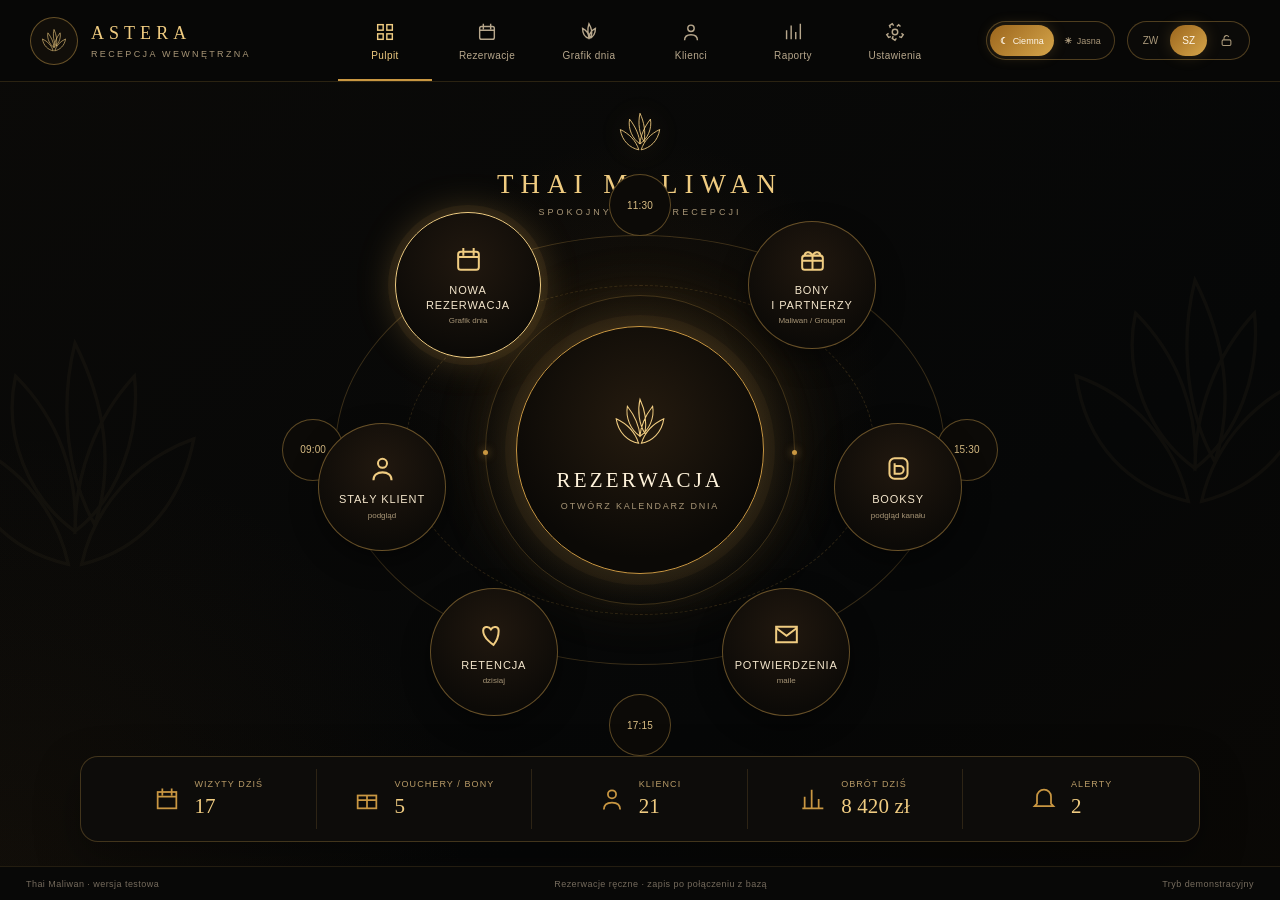
==== test-recepcja/index.html @ 65e5b0b2 "fix: persist voucher slot release and withdrawal" ====
<!DOCTYPE html>
<html lang="pl">
<head>
<meta charset="UTF-8">
<meta name="viewport" content="width=device-width, initial-scale=1.0, viewport-fit=cover">
<title>Thai Maliwan — Rezerwacja</title>
<style>
:root{color-scheme:dark;--gold:#C8A45C;--gold-l:#E6D0A0;--cream:#F7F0E3;--ink2:#C9B892;--terra:#94422F}
*{margin:0;padding:0;box-sizing:border-box}
html,body{height:100%;overflow:hidden}
body{background:#0d0905;font-family:"Cormorant Garamond","Georgia",serif;color:var(--cream);
  -webkit-font-smoothing:antialiased;cursor:grab;user-select:none;-webkit-user-select:none;touch-action:none}
body.drag{cursor:grabbing}
.bg{position:fixed;inset:-5%;z-index:0;background-size:cover;background-position:center 40%;
  filter:brightness(.52) saturate(1.06);animation:drift 46s ease-in-out infinite}
@keyframes drift{0%,100%{transform:scale(1.05) translate(0,0)}50%{transform:scale(1.12) translate(-1.6%,1.1%)}}
.tint{position:fixed;inset:0;z-index:1;background:radial-gradient(120% 92% at 50% 12%,rgba(58,44,23,.30),rgba(13,9,5,.80) 58%,rgba(7,4,2,.96))}
.vig{position:fixed;inset:0;z-index:9;pointer-events:none;box-shadow:inset 0 0 220px 70px rgba(0,0,0,.72)}
.grain{position:fixed;inset:0;z-index:9;pointer-events:none;opacity:.07;mix-blend-mode:overlay;
  background-image:url("data:image/svg+xml;utf8,<svg xmlns='http://www.w3.org/2000/svg' width='160' height='160'><filter id='n'><feTurbulence type='fractalNoise' baseFrequency='.9' numOctaves='3'/></filter><rect width='160' height='160' filter='url(%23n)'/></svg>")}

/* ── NAV ── */
.nav{position:fixed;top:0;left:0;right:0;z-index:10;padding:16px 32px;display:flex;align-items:center;justify-content:space-between;
  background:linear-gradient(180deg,rgba(9,6,3,.9),rgba(9,6,3,0))}
.brand{display:flex;align-items:center;gap:13px}
.brand svg{width:46px;height:46px;stroke:var(--gold-l);fill:none;stroke-width:2.1;filter:drop-shadow(0 0 8px rgba(200,164,92,.5))}
.brand .tx b{font-size:21px;letter-spacing:.34em;color:var(--gold-l);font-weight:600;display:block}
.brand .tx small{font-size:8px;letter-spacing:.36em;color:var(--ink2);text-transform:uppercase;display:block;margin-top:3px}
.info{display:flex;gap:24px;font-size:12px;color:var(--cream);opacity:.92}
.info span{display:flex;align-items:center;gap:7px;white-space:nowrap}
.info svg{width:14px;height:14px;stroke:var(--gold);fill:none;stroke-width:1.7}
.right{display:flex;align-items:center;gap:18px}
.soc{display:flex;gap:13px}
.soc svg{width:17px;height:17px;stroke:var(--ink2);fill:none;stroke-width:1.7}
.cta{border:1px solid var(--gold);color:var(--gold-l);padding:11px 19px;border-radius:6px;font-size:10.5px;
  letter-spacing:.2em;text-transform:uppercase;background:rgba(200,164,92,.06);cursor:pointer;transition:.3s}
.cta:hover{background:rgba(200,164,92,.16);box-shadow:0 0 20px rgba(200,164,92,.3)}
.menu{position:fixed;top:76px;left:0;right:0;z-index:10;display:flex;justify-content:center;gap:36px;
  font-size:12.5px;letter-spacing:.22em;text-transform:uppercase;color:var(--ink2)}
.menu a{color:inherit;text-decoration:none;padding-bottom:6px;cursor:pointer}
.menu a.on{color:var(--gold-l);border-bottom:1px solid var(--gold)}

/* ── REEL (walec) ── */
.scene{position:fixed;left:0;right:0;top:51%;transform:translateY(-50%);height:500px;z-index:2;
  perspective:1650px;perspective-origin:50% 46%}
.cyl{position:absolute;left:50%;top:50%;width:0;height:0;transform-style:preserve-3d}
.face{position:absolute;width:500px;height:452px;left:-250px;top:-226px;border-radius:16px;overflow:hidden;
  backface-visibility:hidden;border:1px solid rgba(200,164,92,.26);
  box-shadow:0 34px 90px rgba(0,0,0,.62),inset 0 1px 0 rgba(255,247,224,.08)}
.face .ph{position:absolute;inset:0;background-size:cover;background-position:center}
.face .ph::after{content:"";position:absolute;inset:0;background:linear-gradient(180deg,rgba(9,6,3,.05) 42%,rgba(9,6,3,.9))}
.face .cap{position:absolute;left:26px;bottom:24px;z-index:2}
.face .cap b{display:block;font-size:26px;font-weight:600;letter-spacing:.01em;text-shadow:0 2px 14px #000}
.face .cap span{font-size:13px;letter-spacing:.12em;color:var(--ink2)}
.face .shade{position:absolute;inset:0;background:#0a0503;opacity:0;z-index:3;pointer-events:none}
.sprocket{position:fixed;left:0;right:0;height:15px;z-index:5;pointer-events:none;opacity:.42;
  background:repeating-linear-gradient(90deg,transparent 0 22px,rgba(200,164,92,.35) 22px 30px)}
.sprocket.top{top:calc(51% - 250px)}.sprocket.bot{top:calc(51% + 235px)}

/* ── RING + ORBIT (na sztywno) ── */
.ring{position:fixed;left:50%;top:51%;width:452px;height:452px;margin:-226px 0 0 -226px;border-radius:50%;
  z-index:4;border:1px dashed rgba(200,164,92,.22);pointer-events:none}
.orbit{position:fixed;left:50%;top:51%;width:0;height:0;z-index:6}
.node{position:absolute;width:100px;height:100px;margin:-50px 0 0 -50px;border-radius:50%;text-align:center;
  display:flex;flex-direction:column;align-items:center;justify-content:center;cursor:pointer;
  background:radial-gradient(circle at 50% 36%,rgba(22,15,9,.92),rgba(10,6,3,.94));
  border:1px solid rgba(200,164,92,.4);box-shadow:0 0 24px rgba(0,0,0,.5);transition:transform .3s,box-shadow .3s}
.node:hover{transform:scale(1.09);box-shadow:0 0 28px rgba(200,164,92,.45);border-color:var(--gold)}
.node svg{width:27px;height:27px;stroke:var(--gold-l);fill:none;stroke-width:1.55}
.node b{font-size:9.5px;letter-spacing:.05em;margin-top:6px;color:var(--cream)}
.node span{font-size:7.5px;color:var(--ink2);margin-top:2px;letter-spacing:.04em}

/* ── HUB (na sztywno) ── */
.hub{position:fixed;left:50%;top:51%;width:236px;height:236px;margin:-118px 0 0 -118px;z-index:7;border-radius:50%;
  display:flex;flex-direction:column;align-items:center;justify-content:center;text-align:center;cursor:pointer;
  background:radial-gradient(circle at 50% 34%,rgba(24,17,10,.96),rgba(10,6,3,.98));
  border:1px solid var(--gold);box-shadow:0 0 0 8px rgba(200,164,92,.07),0 0 72px rgba(200,164,92,.4);
  animation:breath 6s ease-in-out infinite}
@keyframes breath{0%,100%{box-shadow:0 0 0 8px rgba(200,164,92,.07),0 0 54px rgba(200,164,92,.32)}
  50%{box-shadow:0 0 0 11px rgba(200,164,92,.13),0 0 84px rgba(200,164,92,.56)}}
.hub svg{width:80px;height:80px;stroke:var(--gold-l);fill:none;stroke-width:2.2;filter:drop-shadow(0 0 12px rgba(200,164,92,.65))}
.hub b{font-size:19px;font-weight:600;margin-top:9px;color:var(--cream);line-height:1.25}
.hub span{font-size:10px;color:var(--ink2);margin-top:5px;letter-spacing:.2em;text-transform:uppercase}

/* ── STATS ── */
.stats{position:fixed;left:50%;bottom:28px;transform:translateX(-50%);z-index:8;display:flex;
  background:rgba(13,8,4,.72);border:1px solid rgba(200,164,92,.24);border-radius:14px;
  -webkit-backdrop-filter:blur(5px);backdrop-filter:blur(5px)}
.stat{display:flex;align-items:center;gap:12px;padding:15px 26px;border-right:1px solid rgba(200,164,92,.13)}
.stat:last-child{border:none}
.stat svg{width:25px;height:25px;stroke:var(--gold);fill:none;stroke-width:1.5}
.stat .v b{font-size:10px;letter-spacing:.13em;text-transform:uppercase;color:var(--ink2);display:block}
.stat .v u{font-size:21px;font-weight:600;color:var(--cream);text-decoration:none}

.arrow{position:fixed;top:51%;transform:translateY(-50%);width:50px;height:50px;border-radius:50%;z-index:8;cursor:pointer;
  border:1px solid rgba(200,164,92,.32);background:rgba(18,12,7,.55);display:flex;align-items:center;justify-content:center;
  font-size:24px;color:var(--gold-l);transition:box-shadow .3s,transform .3s}
.arrow:hover{box-shadow:0 0 24px rgba(200,164,92,.45);transform:translateY(-50%) scale(1.08)}
.arrow.l{left:26px}.arrow.r{right:26px}
.edge{position:fixed;inset:0;z-index:5;pointer-events:none;
  background:linear-gradient(90deg,#0d0905 0,transparent 13%,transparent 87%,#0d0905 100%)}
.hint{position:fixed;bottom:96px;left:0;right:0;text-align:center;z-index:8;pointer-events:none;
  font-size:10px;letter-spacing:.24em;text-transform:uppercase;color:rgba(201,184,146,.55)}
.ver{position:fixed;right:12px;bottom:8px;z-index:11;font-size:9px;color:rgba(200,164,92,.4)}
@media (max-width:900px){.info,.menu{display:none}.face{width:400px;height:380px;left:-200px;top:-190px}}
</style>
<style id="ui-r1-style">
/* ASTERA UI-R1 — lokalna makieta. Zero backendu, zero wywołań sieciowych. */
html,body{width:100%;height:100%;overflow:hidden;background:#080706;color:#f5ead6}
body{cursor:default;touch-action:auto;user-select:none;-webkit-user-select:none}
body> :not(.ui-r1){display:none!important}
.ui-r1{--r1-bg:#090806;--r1-panel:#12100c;--r1-panel2:#17130e;--r1-gold:#c99742;--r1-gold2:#f0cc81;--r1-line:rgba(205,159,76,.28);--r1-muted:#a79576;--r1-text:#f6ead3;position:fixed;inset:0;display:flex;flex-direction:column;z-index:100;background:
  radial-gradient(circle at 50% 42%,rgba(101,65,20,.18),transparent 29%),
  radial-gradient(circle at 0 100%,rgba(107,68,22,.10),transparent 30%),
  linear-gradient(145deg,#0b0a08,#060707 68%,#0a0805);font-family:Inter,-apple-system,BlinkMacSystemFont,"Segoe UI",sans-serif;color:var(--r1-text);letter-spacing:.01em}
.ui-r1 *{box-sizing:border-box}
.r1-lotus-bg{position:absolute;width:330px;height:330px;opacity:.035;pointer-events:none}
.r1-lotus-bg.left{left:-90px;top:33%}.r1-lotus-bg.right{right:-80px;top:26%}
.r1-lotus-bg svg{width:100%;height:100%;stroke:var(--r1-gold2);fill:none;stroke-width:1}
.r1-topbar{height:82px;flex:0 0 82px;display:flex;align-items:center;padding:0 30px;border-bottom:1px solid rgba(205,159,76,.18);background:rgba(8,8,7,.96);position:relative;z-index:20}
.r1-brand{display:flex;align-items:center;gap:13px;min-width:276px}
.r1-brand-mark{width:48px;height:48px;border:1px solid rgba(205,159,76,.45);border-radius:50%;display:grid;place-items:center;background:rgba(205,159,76,.05)}
.r1-brand-mark svg{width:34px;height:34px;stroke:var(--r1-gold2);fill:none;stroke-width:1.8}
.r1-brand-copy strong{display:block;color:var(--r1-gold2);font-family:Georgia,serif;font-weight:500;font-size:18px;letter-spacing:.28em}
.r1-brand-copy span{display:block;margin-top:5px;color:var(--r1-muted);font-size:9px;letter-spacing:.26em;text-transform:uppercase}
.r1-nav{display:flex;align-self:stretch;align-items:center;justify-content:center;gap:8px;flex:1}
.r1-nav button{height:100%;min-width:94px;border:0;border-bottom:2px solid transparent;background:transparent;color:#b7a78c;cursor:pointer;padding:10px 16px 7px;display:flex;flex-direction:column;align-items:center;justify-content:center;gap:7px;font-size:10px;letter-spacing:.04em;transition:.2s}
.r1-nav button:hover,.r1-nav button.active{color:var(--r1-gold2);border-bottom-color:var(--r1-gold)}
.r1-nav svg{width:22px;height:22px;stroke:currentColor;fill:none;stroke-width:1.55}
.r1-top-actions{min-width:276px;display:flex;justify-content:flex-end;align-items:center;gap:12px}
.r1-badge{border:1px solid var(--r1-line);border-radius:999px;padding:9px 13px;color:var(--r1-gold2);font-size:10px;letter-spacing:.12em;text-transform:uppercase;background:#0d0c09}
.r1-theme-switch{display:flex;border:1px solid rgba(205,159,76,.35);border-radius:999px;padding:3px;background:#0b0a08}
.r1-theme-switch button{height:31px;border:0;border-radius:999px;background:transparent;color:#a99779;padding:0 10px;cursor:pointer;font-size:9px;display:flex;align-items:center;gap:5px;white-space:nowrap}
.r1-theme-switch button.active{background:linear-gradient(135deg,#9b651c,#d6a64b);color:#fff8eb;box-shadow:0 0 14px rgba(205,159,76,.22)}
.r1-salon-pick{display:flex;border:1px solid rgba(205,159,76,.35);border-radius:999px;padding:3px;background:#0b0a08}
.r1-salon-pick button{border:0;border-radius:999px;background:transparent;color:#aa997b;padding:8px 12px;cursor:pointer;font-size:10px;white-space:nowrap}
.r1-salon-pick button.active{background:linear-gradient(135deg,#9b651c,#d6a64b);color:#fff6e6;box-shadow:0 0 16px rgba(205,159,76,.2)}
.r1-stage{position:relative;flex:1;min-height:0}
.r1-screen{position:absolute;inset:0;opacity:0;visibility:hidden;transform:translateY(8px);transition:opacity .28s ease,transform .28s ease;pointer-events:none;overflow:hidden}
.r1-screen.active{opacity:1;visibility:visible;transform:none;pointer-events:auto}
.r1-footer{height:34px;flex:0 0 34px;border-top:1px solid rgba(205,159,76,.14);display:flex;align-items:center;justify-content:space-between;padding:0 26px;color:#756b5d;font-size:9px;letter-spacing:.05em;background:#080807;position:relative;z-index:20}
.r1-footer .ok{display:inline-block;width:7px;height:7px;border-radius:50%;background:#50aa72;margin-left:8px;box-shadow:0 0 10px rgba(80,170,114,.55)}
.r1-booking-context{display:none;align-items:center;justify-content:space-between;gap:12px;margin:0 0 10px;padding:10px 13px;border:1px solid rgba(205,159,76,.48);border-radius:12px;background:linear-gradient(90deg,rgba(120,78,19,.34),rgba(28,21,12,.72));color:#f2dfba;font-size:11px;box-shadow:0 8px 20px rgba(0,0,0,.16)}
.r1-booking-context.show{display:flex}.r1-booking-context b{color:var(--r1-gold2)}.r1-booking-context span{color:var(--r1-muted);font-size:10px;text-align:right}.r1-booking-context button{border:0;background:transparent;color:var(--r1-gold2);cursor:pointer;font-size:16px;line-height:1}
.r1-nav button:focus-visible,.r1-home-node:focus-visible,.r1-home-hub:focus-visible,.r1-action:focus-visible,.r1-icon-btn:focus-visible{outline:2px solid var(--r1-gold2);outline-offset:3px}

/* EKRAN A — MANDALA */
.r1-home{display:flex;flex-direction:column;align-items:center;justify-content:center;padding:18px 38px 104px}
.r1-home-title{text-align:center;position:absolute;top:22px;left:0;right:0;z-index:3}
.r1-home-title .lotus{width:58px;height:58px;stroke:var(--r1-gold2);fill:none;stroke-width:1.5;filter:drop-shadow(0 0 12px rgba(205,159,76,.28))}
.r1-home-title h1{font-family:Georgia,serif;color:var(--r1-gold2);font-weight:400;font-size:27px;letter-spacing:.26em;margin-top:3px}
.r1-home-title p{font-size:9px;letter-spacing:.34em;color:var(--r1-muted);text-transform:uppercase;margin-top:7px}
.r1-mandala{position:relative;width:min(860px,74vw);height:min(640px,calc(100vh - 200px));min-height:510px;margin-top:50px}
.r1-orbit-line{position:absolute;left:50%;top:49%;transform:translate(-50%,-50%);border:1px solid rgba(205,159,76,.25);border-radius:50%;pointer-events:none}
.r1-orbit-line.o1{width:610px;height:430px}.r1-orbit-line.o2{width:470px;height:330px;border-style:dashed;opacity:.72}.r1-orbit-line.o3{width:310px;height:310px;box-shadow:0 0 60px rgba(205,159,76,.1)}
.r1-orbit-line:before,.r1-orbit-line:after{content:"";position:absolute;background:var(--r1-gold);border-radius:50%;box-shadow:0 0 9px rgba(205,159,76,.8)}
.r1-orbit-line:before{width:5px;height:5px;left:-3px;top:50%}.r1-orbit-line:after{width:5px;height:5px;right:-3px;top:50%}
.r1-home-hub{position:absolute;left:50%;top:49%;transform:translate(-50%,-50%);width:248px;height:248px;border-radius:50%;border:1px solid var(--r1-gold);background:radial-gradient(circle at 50% 38%,#251b0f,#0b0906 70%);display:flex;flex-direction:column;align-items:center;justify-content:center;cursor:pointer;z-index:4;box-shadow:0 0 0 11px rgba(205,159,76,.05),0 0 50px rgba(205,159,76,.28);transition:.22s}
.r1-home-hub:hover{transform:translate(-50%,-50%) scale(1.025);box-shadow:0 0 0 13px rgba(205,159,76,.08),0 0 72px rgba(205,159,76,.42)}
.r1-home-hub svg{width:70px;height:70px;stroke:var(--r1-gold2);fill:none;stroke-width:1.5}
.r1-home-hub strong{font-family:Georgia,serif;font-size:21px;font-weight:400;letter-spacing:.15em;margin-top:10px;color:#fff3db}
.r1-home-hub span{font-size:9px;color:var(--r1-muted);letter-spacing:.2em;text-transform:uppercase;margin-top:8px}
.r1-home-node{position:absolute;left:var(--x);top:var(--y);transform:translate(-50%,-50%);width:128px;height:128px;border-radius:50%;border:1px solid rgba(205,159,76,.46);background:radial-gradient(circle at 50% 34%,#21180f,#0c0a07 75%);display:flex;flex-direction:column;align-items:center;justify-content:center;z-index:5;color:#f4e6cc;cursor:pointer;box-shadow:0 10px 28px rgba(0,0,0,.45);transition:.22s}
.r1-home-node:hover{transform:translate(-50%,-50%) scale(1.055);border-color:var(--r1-gold2);box-shadow:0 0 28px rgba(205,159,76,.32)}
.r1-home-node.primary{width:146px;height:146px;border-color:var(--r1-gold2);box-shadow:0 0 0 7px rgba(205,159,76,.07),0 0 38px rgba(205,159,76,.32)}
.r1-home-node svg{width:31px;height:31px;stroke:var(--r1-gold2);fill:none;stroke-width:1.55}
.r1-home-node strong{font-size:11px;font-weight:500;letter-spacing:.08em;text-transform:uppercase;text-align:center;line-height:1.3;margin-top:8px}
.r1-home-node span{font-size:8px;color:var(--r1-muted);margin-top:4px}
.r1-time-dot{position:absolute;left:var(--x);top:var(--y);transform:translate(-50%,-50%);width:62px;height:62px;border-radius:50%;border:1px solid rgba(205,159,76,.42);background:#0c0a07;display:grid;place-items:center;color:#d9bd84;font-size:10px;z-index:4}
.r1-statbar{position:absolute;left:50%;bottom:24px;transform:translateX(-50%);width:min(1120px,92vw);height:86px;border:1px solid rgba(205,159,76,.28);border-radius:18px;background:#0d0c0a;display:grid;grid-template-columns:repeat(5,1fr);padding:12px 20px;z-index:8;box-shadow:0 16px 44px rgba(0,0,0,.34)}
.r1-stat{display:flex;align-items:center;justify-content:center;gap:13px;border-right:1px solid rgba(205,159,76,.17)}.r1-stat:last-child{border-right:0}
.r1-stat svg{width:28px;height:28px;stroke:var(--r1-gold);fill:none;stroke-width:1.5}.r1-stat b{display:block;color:#b89b67;text-transform:uppercase;font-size:9px;letter-spacing:.12em;font-weight:500}.r1-stat strong{display:block;margin-top:5px;color:var(--r1-gold2);font-family:Georgia,serif;font-size:21px;font-weight:400}

/* EKRAN B — GRAFIK DNIA */
.r1-calendar{padding:14px 18px 14px}
.r1-calendar-layout{height:100%;display:grid;grid-template-columns:244px minmax(650px,1fr) 286px;gap:14px}
.r1-panel{border:1px solid rgba(205,159,76,.22);border-radius:16px;background:linear-gradient(145deg,rgba(22,18,13,.98),rgba(12,11,8,.99));box-shadow:0 14px 32px rgba(0,0,0,.2)}
.r1-side{padding:18px;overflow:auto;scrollbar-width:thin;scrollbar-color:#6e4b20 transparent}
.r1-label{color:#a88b59;font-size:9px;letter-spacing:.2em;text-transform:uppercase;margin-bottom:10px}
.r1-side .r1-salon-pick{width:100%;margin-bottom:18px}.r1-side .r1-salon-pick button{flex:1;padding:8px 6px}
.r1-mini-cal{padding:14px;border:1px solid rgba(205,159,76,.18);border-radius:14px;background:#0d0c0a}
.r1-mini-head{display:flex;justify-content:space-between;align-items:center;margin-bottom:13px}.r1-mini-head strong{font-family:Georgia,serif;font-weight:400;color:#e7d7b9;font-size:14px}.r1-mini-head button{border:0;background:transparent;color:var(--r1-gold2);cursor:pointer;font-size:18px}
.r1-week,.r1-days{display:grid;grid-template-columns:repeat(7,1fr);gap:4px;text-align:center}.r1-week span{font-size:8px;color:#82745e}.r1-days button{height:28px;border:0;border-radius:50%;background:transparent;color:#c8bba4;font-size:9px;cursor:pointer}.r1-days button.muted{opacity:.35}.r1-days button.active{background:linear-gradient(135deg,#93601b,#d7a649);color:white}.r1-days button.dot:after{content:"";display:block;width:3px;height:3px;border-radius:50%;background:#d29f47;margin:-2px auto 0}
.r1-date-card{margin:16px 0 13px;padding:12px 0;border-top:1px solid rgba(205,159,76,.13);border-bottom:1px solid rgba(205,159,76,.13)}
.r1-date-card strong{font-family:Georgia,serif;font-size:14px;font-weight:400}.r1-date-card span{display:block;color:#8f826d;font-size:9px;margin-top:7px}.r1-live-dot{display:inline-block!important;width:7px;height:7px;border-radius:50%;background:#50aa72;margin-right:6px;box-shadow:0 0 8px rgba(80,170,114,.55)}
.r1-search{height:43px;border:1px solid rgba(205,159,76,.26);border-radius:999px;display:flex;align-items:center;padding:0 16px;gap:11px;background:#0c0b09;margin-bottom:11px}.r1-search input{flex:1;min-width:0;border:0;outline:0;background:transparent;color:#efe3cf;font-size:10px;user-select:text;-webkit-user-select:text}.r1-search svg{width:18px;height:18px;stroke:var(--r1-gold2);fill:none;stroke-width:1.6}
.r1-action{width:100%;height:48px;border:1px solid rgba(205,159,76,.35);border-radius:999px;background:transparent;color:#e2c993;cursor:pointer;margin-top:10px;font-size:11px;letter-spacing:.03em;display:flex;align-items:center;justify-content:center;gap:9px}.r1-action.primary{background:linear-gradient(135deg,#a46c1d,#d6a348,#8c5917);color:#fff5df;border-color:#e0b15e;box-shadow:0 8px 20px rgba(175,112,21,.18)}.r1-action svg{width:19px;height:19px;stroke:currentColor;fill:none;stroke-width:1.6}
.r1-calendar-main{display:grid;grid-template-rows:224px minmax(0,1fr);gap:12px;min-width:0}
.r1-day-mandala{position:relative;overflow:hidden}.r1-day-mandala:before{content:"";position:absolute;left:50%;top:50%;width:520px;height:240px;transform:translate(-50%,-45%);border:1px dashed rgba(205,159,76,.24);border-radius:50%}
.r1-day-hub{position:absolute;left:50%;top:53%;transform:translate(-50%,-50%);width:205px;height:205px;border-radius:50%;border:1px solid rgba(205,159,76,.55);background:radial-gradient(circle,#21170d,#0d0b08 72%);display:flex;flex-direction:column;align-items:center;justify-content:center;box-shadow:0 0 34px rgba(205,159,76,.16)}
.r1-day-hub svg{width:54px;height:54px;stroke:var(--r1-gold2);fill:none;stroke-width:1.5}.r1-day-hub strong{font-family:Georgia,serif;font-size:17px;font-weight:400;letter-spacing:.13em;margin-top:8px}.r1-day-hub span{font-size:10px;color:#aa9b82;margin-top:7px}
.r1-visit-dot{position:absolute;left:var(--x);top:var(--y);transform:translate(-50%,-50%);width:76px;height:76px;border-radius:50%;border:1px solid rgba(205,159,76,.43);background:#12100c;display:flex;flex-direction:column;align-items:center;justify-content:center;text-align:center;box-shadow:0 8px 20px rgba(0,0,0,.25)}
.r1-visit-dot b{font-size:9px;color:var(--r1-gold2);font-weight:500}.r1-visit-dot strong{font-size:8px;margin-top:4px;font-weight:500}.r1-visit-dot span{font-size:7px;color:#8e816c;margin-top:3px;max-width:64px;white-space:nowrap;overflow:hidden;text-overflow:ellipsis}
.r1-board{min-height:0;display:flex;flex-direction:column;overflow:hidden}
.r1-board-toolbar{height:56px;flex:0 0 56px;display:flex;align-items:center;padding:0 14px;border-bottom:1px solid rgba(205,159,76,.18);gap:10px}.r1-board-toolbar .back{width:34px;height:34px;border:1px solid rgba(205,159,76,.25);border-radius:9px;background:#0c0b09;color:var(--r1-gold2);cursor:pointer;font-size:18px}.r1-board-date{flex:1}.r1-board-date strong{font-family:Georgia,serif;font-size:15px;font-weight:400}.r1-board-date span{display:block;font-size:8px;color:#817563;margin-top:4px}.r1-view-tabs{display:flex;border:1px solid rgba(205,159,76,.23);border-radius:999px;padding:2px}.r1-view-tabs button{border:0;background:transparent;color:#93856f;border-radius:999px;padding:7px 13px;font-size:9px;cursor:pointer}.r1-view-tabs button.active{background:linear-gradient(135deg,#90601e,#c89239);color:white}
.r1-schedule-wrap{flex:1;min-height:0;padding:10px 12px 12px;overflow:auto}.r1-schedule{min-height:500px;display:grid;grid-template-columns:52px repeat(4,minmax(130px,1fr));grid-template-rows:44px repeat(48,11px);position:relative;border:1px solid rgba(205,159,76,.17);border-radius:12px;overflow:hidden;background:#0d0c0a}
.r1-therapist-head{display:flex;align-items:center;justify-content:center;gap:7px;border-left:1px solid rgba(205,159,76,.15);border-bottom:1px solid rgba(205,159,76,.18);background:#12100c;font-size:10px;color:#e0d1b6;z-index:2}.r1-avatar{width:25px;height:25px;border-radius:50%;border:1px solid rgba(205,159,76,.34);display:grid;place-items:center;color:var(--r1-gold2);font-size:8px;background:#17120c}
.r1-time-label{font-size:8px;color:#847866;padding:5px 5px 0;text-align:right;border-top:1px solid rgba(205,159,76,.10);z-index:1}.r1-time-slot{border-left:1px solid rgba(205,159,76,.10);border-top:1px solid rgba(205,159,76,.10);z-index:0}.r1-time-slot.off{background:repeating-linear-gradient(135deg,rgba(255,255,255,.012) 0 4px,transparent 4px 8px)}
.r1-appointment{position:relative;margin:2px 5px 2px 7px;border:1px solid rgba(205,159,76,.22);border-left:3px solid #c99031;border-radius:8px;background:linear-gradient(145deg,#21180f,#15110c);padding:7px 8px;overflow:hidden;z-index:3;box-shadow:0 6px 14px rgba(0,0,0,.24);cursor:grab;user-select:none;transition:opacity .16s,transform .16s,box-shadow .16s}
.r1-appointment b{display:block;font-size:8px;color:#d9b46d;font-weight:500}.r1-appointment strong{display:block;font-size:9px;margin-top:4px;font-weight:600;white-space:nowrap;overflow:hidden;text-overflow:ellipsis}.r1-appointment span{display:block;font-size:7px;color:#9c8e77;margin-top:3px;white-space:nowrap;overflow:hidden;text-overflow:ellipsis}
.r1-appointment.book-to-therapist{padding-right:27px;border-color:rgba(224,165,96,.42);box-shadow:0 6px 14px rgba(0,0,0,.24),inset 0 0 18px rgba(179,91,77,.05)}.r1-book-heart{position:absolute;right:8px;top:7px;width:15px;height:15px;display:grid;place-items:center;border:1px solid rgba(224,165,96,.38);border-radius:50%;background:rgba(117,44,43,.16);color:#e8ad72;font-style:normal;font-size:9px;line-height:1;filter:drop-shadow(0 0 5px rgba(222,134,96,.28))}
.r1-appointment:hover{transform:translateY(-1px);box-shadow:0 9px 18px rgba(0,0,0,.3)}.r1-appointment.dragging{opacity:.32;transform:scale(.98)}.r1-appointment.source-booksy{cursor:pointer;border-left-color:#8b8376}.r1-appointment.source-booksy:after{content:'BOOKSY';position:absolute;right:6px;bottom:5px;color:#777064;font-size:5px;letter-spacing:.08em}.r1-schedule.r3c-drag-active{box-shadow:inset 0 0 0 2px rgba(212,162,72,.34)}.r1-schedule.r3c-drag-active .r1-time-slot{background:rgba(205,159,76,.025)}
.r1-appointment.r5-voucher-booking{border-left-color:#d9a33d;background:linear-gradient(145deg,#2d210f,#171109)}.r1-voucher-badge{display:inline-flex;align-items:center;gap:4px;margin-top:5px;color:#f1cb82;font-size:6px;letter-spacing:.08em;font-style:normal}.r1-voucher-badge:before{content:'◆';font-size:6px;color:#e9b653}
.r1-release-slot{position:relative;margin:2px 5px 2px 7px;border:1px dashed rgba(97,194,154,.82);border-left:3px solid #57bd8a;border-radius:8px;background:linear-gradient(145deg,rgba(20,76,57,.72),rgba(12,43,34,.76));padding:7px 30px 7px 8px;overflow:hidden;z-index:3;box-shadow:0 6px 14px rgba(0,0,0,.2);color:#d9f4e8}.r1-release-slot b{display:block;color:#b7ead1;font-size:8px;font-weight:500}.r1-release-slot strong{display:block;margin-top:4px;font-size:9px;font-weight:600}.r1-release-slot span{display:block;margin-top:3px;color:#9ed3b9;font-size:7px}.r1-release-slot button{position:absolute;right:6px;top:6px;border:1px solid rgba(172,233,205,.5);border-radius:6px;background:rgba(6,43,30,.68);color:#d0f2df;padding:4px 5px;font-size:7px;cursor:pointer}.r1-release-slot button:hover{background:#2c8c68;color:#fff}
.theme-light .r1-appointment.r5-voucher-booking{background:linear-gradient(145deg,#fff1cf,#f6dfae);border-left-color:#c68a26}.theme-light .r1-release-slot{background:linear-gradient(145deg,#ecfbf2,#d9f4e5);border-color:#4da979;color:#20503b;box-shadow:0 5px 12px rgba(50,113,80,.1)}.theme-light .r1-release-slot b{color:#287553}.theme-light .r1-release-slot span{color:#4d8069}.theme-light .r1-release-slot button{background:#f7fffa;color:#2d7958;border-color:#72b996}
.r1-team{padding:16px;overflow:auto}.r1-team-top{display:flex;align-items:center;justify-content:space-between;padding-bottom:13px;border-bottom:1px solid rgba(205,159,76,.16)}.r1-team-top h3{font-family:Georgia,serif;font-size:16px;font-weight:400}.r1-icon-btn{width:34px;height:34px;border:1px solid rgba(205,159,76,.26);border-radius:9px;background:#0c0b09;color:var(--r1-gold2);cursor:pointer;display:grid;place-items:center}.r1-icon-btn svg{width:17px;height:17px;stroke:currentColor;fill:none;stroke-width:1.6}
.r1-team-list{margin-top:9px}.r1-team-row{display:grid;grid-template-columns:34px 1fr auto;align-items:center;gap:9px;padding:12px 0;border-bottom:1px solid rgba(205,159,76,.10)}.r1-team-row .r1-avatar{width:34px;height:34px}.r1-team-row strong{display:block;font-size:10px}.r1-team-row span{display:block;font-size:8px;color:#8f826e;margin-top:4px}.r1-team-row em{font-style:normal;color:#62b67b;font-size:16px}.r1-team-note{text-align:center;font-size:8px;color:#746958;margin-top:16px;line-height:1.6}.r1-team-edit{width:100%;margin-top:16px;height:44px;border:1px solid rgba(205,159,76,.26);border-radius:10px;background:#15110c;color:#d6b674;cursor:pointer;font-size:10px}
.r1-team-transfer{margin-top:18px;padding-top:14px;border-top:1px solid rgba(205,159,76,.16)}.r1-team-transfer h4{margin:0;color:#ead3a7;font-family:Georgia,serif;font-size:14px;font-weight:400}.r1-team-transfer p{margin:5px 0 10px;color:#8f816b;font-size:8px;line-height:1.55}.r1-transfer-options{display:grid;gap:8px}.r1-transfer-option{display:flex;align-items:center;justify-content:space-between;gap:9px;border:1px solid rgba(205,159,76,.17);border-radius:10px;padding:9px 10px}.r1-transfer-option strong{display:block;font-size:10px;color:#ead3a7}.r1-transfer-option span{display:block;margin-top:3px;font-size:8px;color:#8f816b}.r1-transfer-option button{border:1px solid rgba(205,159,76,.35);border-radius:8px;background:#16110b;color:#dcbf88;padding:7px 10px;cursor:pointer;font-size:8px}.r1-transfer-option button:hover{background:#24170c;border-color:#c99643}.r1-slot.available{border-color:rgba(86,178,132,.55);color:#b9e1c8;background:rgba(52,118,84,.18)}.r1-slot.available.released{border-style:dashed}.r1-slot.available span{color:#9bc7aa}

/* MODALE I KOMUNIKATY */
.r1-modal-shell{position:fixed;inset:0;z-index:60;background:rgba(0,0,0,.68);display:flex;align-items:center;justify-content:center;opacity:0;visibility:hidden;transition:.2s}.r1-modal-shell.open{opacity:1;visibility:visible}.r1-modal{width:min(520px,90vw);border:1px solid rgba(205,159,76,.38);border-radius:18px;background:#12100c;box-shadow:0 28px 90px rgba(0,0,0,.6);padding:22px}.r1-slots-modal{width:min(820px,92vw)}.r1-modal-head{display:flex;align-items:center;justify-content:space-between;padding-bottom:14px;border-bottom:1px solid rgba(205,159,76,.16)}.r1-modal-head h3{font-family:Georgia,serif;color:#f1ddba;font-weight:400;font-size:20px}.r1-close{border:0;background:transparent;color:#9a896e;font-size:22px;cursor:pointer}.r1-modal-sub{font-size:9px;color:#8f816b;margin:12px 0 16px;line-height:1.6}.r1-slot-list{display:grid;grid-template-columns:repeat(auto-fit,minmax(145px,1fr));gap:12px;align-items:start}.r1-slot-column{min-height:150px;border:1px solid rgba(205,159,76,.2);border-radius:14px;background:rgba(8,7,5,.42);padding:13px}.r1-slot-person{display:flex;align-items:center;gap:8px;padding-bottom:11px;margin-bottom:10px;border-bottom:1px solid rgba(205,159,76,.17);color:#ead3a7}.r1-slot-person i{width:26px;height:26px;display:grid;place-items:center;border:1px solid rgba(205,159,76,.3);border-radius:50%;font-style:normal;font-size:8px}.r1-slot-person strong{font-family:Georgia,serif;font-size:13px;font-weight:400}.r1-slot-times{display:grid;gap:8px}.r1-slot{width:100%;border:1px solid rgba(205,159,76,.26);border-radius:11px;background:#0d0c09;padding:10px 8px;text-align:center;color:#dcbf88;cursor:pointer;transition:.18s}.r1-slot:hover{border-color:#c99643;background:#171109;transform:translateY(-1px)}.r1-slot b{display:block;font-size:15px;font-family:Georgia,serif;font-weight:400}.r1-slot span{display:block;font-size:7px;color:#837662;margin-top:4px}.r1-slot-empty{display:block;text-align:center;color:#6f6555;font-size:8px;padding:12px 4px}.r1-check-list{display:grid;gap:9px}.r1-check{display:flex;align-items:center;gap:10px;padding:10px;border:1px solid rgba(205,159,76,.16);border-radius:10px}.r1-check input{accent-color:#c99031}.r1-check span{font-size:10px}.r1-toast{position:fixed;left:50%;bottom:54px;transform:translate(-50%,20px);z-index:80;background:#18130d;border:1px solid rgba(205,159,76,.38);border-radius:999px;color:#e5cc9a;padding:11px 18px;font-size:9px;opacity:0;visibility:hidden;transition:.22s;box-shadow:0 10px 30px rgba(0,0,0,.38)}.r1-toast.show{opacity:1;visibility:visible;transform:translate(-50%,0)}

/* UI-R2 — jedno okno Recepcji */
.r2-reception{width:min(960px,94vw);height:min(700px,91vh);padding:0;overflow:hidden;display:flex;flex-direction:column}.r2-head{height:72px;flex:0 0 72px;padding:0 24px;display:flex;align-items:center;border-bottom:1px solid rgba(205,159,76,.18)}.r2-head-copy{flex:1}.r2-head-copy h3{font-family:Georgia,serif;font-size:21px;font-weight:400;color:#f1ddba}.r2-head-copy p{font-size:8px;color:#8f816b;letter-spacing:.12em;text-transform:uppercase;margin-top:6px}.r2-head .r1-close{width:38px;height:38px;border:1px solid rgba(205,159,76,.2);border-radius:10px}
.r2-modes{height:58px;flex:0 0 58px;padding:9px 24px;display:grid;grid-template-columns:1fr 1fr;gap:8px;border-bottom:1px solid rgba(205,159,76,.14);background:#0e0c09}.r2-modes button{border:1px solid transparent;border-radius:10px;background:transparent;color:#95866f;font-size:10px;letter-spacing:.1em;cursor:pointer}.r2-modes button.active{border-color:rgba(205,159,76,.42);background:linear-gradient(135deg,#2a1d0e,#17110b);color:#f0cc81;box-shadow:inset 0 -2px #b97c25}
.r2-content{flex:1;min-height:0;position:relative}.r2-flow{position:absolute;inset:0;display:grid;grid-template-columns:190px 1fr;min-height:0}.r2-flow.hidden{display:none}.r2-steps{padding:24px 18px;border-right:1px solid rgba(205,159,76,.14);background:#0e0d0a}.r2-stepmark{display:flex;align-items:center;gap:10px;color:#776c5b;font-size:9px;padding:9px 0}.r2-stepmark i{width:25px;height:25px;border:1px solid rgba(205,159,76,.22);border-radius:50%;display:grid;place-items:center;font-style:normal}.r2-stepmark.active{color:#f0cc81}.r2-stepmark.active i{background:#a96f1e;border-color:#d2a14a;color:white}.r2-stepmark.done{color:#b89c68}.r2-stepmark.done i{border-color:#b98434;color:#d7b56f}
.r2-work{min-height:0;overflow:auto;padding:26px 30px 24px}.r2-step{display:none;max-width:690px;margin:0 auto}.r2-step.active{display:block}.r2-title{font-family:Georgia,serif;font-size:22px;font-weight:400;color:#f2dfbd}.r2-lead{font-size:10px;line-height:1.65;color:#91836d;margin:8px 0 22px}.r2-field{display:block;margin-bottom:14px}.r2-field>span{display:block;color:#aa936c;font-size:8px;letter-spacing:.12em;text-transform:uppercase;margin:0 0 7px 3px}.r2-field input{width:100%;height:48px;border:1px solid rgba(205,159,76,.27);border-radius:12px;background:#0d0c09;color:#f3e4cb;padding:0 14px;font:inherit;font-size:11px;outline:none;user-select:text;-webkit-user-select:text}.r2-field input:focus{border-color:#c9933b;box-shadow:0 0 0 3px rgba(201,147,59,.1)}.r2-phone-row{display:grid;grid-template-columns:1fr 142px;gap:10px}.r2-phone-row .r2-btn{align-self:end;height:48px;margin-bottom:14px}.r2-client-card{border:1px solid rgba(85,177,113,.3);border-radius:13px;background:rgba(65,139,89,.08);padding:14px 16px;margin:4px 0 16px}.r2-client-card.hidden,.r2-new-client.hidden{display:none}.r2-client-card strong{font-size:12px;color:#dcebdc}.r2-client-card p{font-size:9px;color:#94aa94;margin-top:5px}.r2-client-meta{display:flex;gap:8px;flex-wrap:wrap;margin-top:10px}.r2-client-meta span{border:1px solid rgba(85,177,113,.24);border-radius:999px;padding:6px 9px;color:#a8c6ad;font-size:8px}.r2-new-client{display:grid;grid-template-columns:1fr 1fr;gap:10px}.r2-new-client .r2-field{margin-bottom:0}
.r2-choice-grid{display:grid;grid-template-columns:repeat(2,1fr);gap:10px;margin-bottom:18px}.r2-choice-grid.three{grid-template-columns:repeat(3,1fr)}.r2-choice{min-height:62px;border:1px solid rgba(205,159,76,.23);border-radius:12px;background:#0e0d0a;color:#d7c3a1;padding:11px 13px;text-align:left;cursor:pointer}.r2-choice b{display:block;font-size:11px;font-weight:600}.r2-choice span{display:block;color:#877966;font-size:8px;margin-top:5px}.r2-choice.selected{border-color:#d3a04a;background:linear-gradient(145deg,#291d0f,#17120c);box-shadow:inset 0 0 0 1px rgba(211,160,74,.15)}.r2-slots{display:grid;grid-template-columns:repeat(3,1fr);gap:9px;margin-top:12px}.r2-slots .r2-choice{text-align:center}.r2-summary{border:1px solid rgba(205,159,76,.22);border-radius:15px;background:#0e0d0a;padding:16px 18px}.r2-summary-row{display:flex;justify-content:space-between;gap:20px;padding:9px 0;border-bottom:1px solid rgba(205,159,76,.1);font-size:9px;color:#8e816d}.r2-summary-row:last-child{border-bottom:0}.r2-summary-row b{font-size:10px;color:#ead7b6;text-align:right}.r2-status{display:none;margin-top:13px;padding:12px 14px;border-radius:11px;border:1px solid rgba(219,159,65,.3);background:rgba(183,119,26,.08);color:#d9b776;font-size:9px;line-height:1.55}.r2-status.show{display:block}.r2-status strong{display:block;color:#f0cc81;margin-bottom:4px}.r2-actions{display:flex;justify-content:space-between;gap:10px;margin-top:20px}.r2-btn{height:43px;border:1px solid rgba(205,159,76,.28);border-radius:999px;background:transparent;color:#cfb580;padding:0 18px;cursor:pointer;font-size:10px}.r2-btn.primary{min-width:160px;background:linear-gradient(135deg,#9a651c,#d4a248,#8a5818);border-color:#d9a950;color:white}.r2-btn:disabled{opacity:.35;cursor:not-allowed}.r2-safety{display:flex;align-items:center;gap:8px;color:#7f735f;font-size:8px;margin-top:14px}.r2-safety i{width:7px;height:7px;border-radius:50%;background:#c68a34}.r2-inline-note{font-size:8px;color:#7d715e;line-height:1.5;margin:-8px 0 15px}.r2-code{font-family:ui-monospace,SFMono-Regular,Menlo,monospace;color:#d2ae6c}
.r2-offer{border:1px solid rgba(205,159,76,.18);border-radius:15px;background:rgba(8,7,5,.3);padding:14px}.r2-offer-head{min-height:34px;display:flex;align-items:center;justify-content:space-between;gap:10px;margin-bottom:11px}.r2-offer-head strong{font-family:Georgia,serif;font-size:14px;font-weight:400;color:#e7ce9d}.r2-offer-back{border:0;background:transparent;color:#c49a54;font-size:9px;cursor:pointer}.r2-offer-section.hidden,.r2-offer-back.hidden{display:none}.r2-offer-grid{display:grid;gap:10px}.r2-offer-grid.categories{grid-template-columns:repeat(3,1fr)}.r2-offer-grid.services{grid-template-columns:repeat(2,1fr)}.r2-offer-category{min-height:108px;text-align:center;display:grid;place-items:center;padding:16px 10px}.r2-offer-category i{width:37px;height:37px;border:1px solid rgba(205,159,76,.38);border-radius:50%;display:grid;place-items:center;margin:0 auto 10px;color:#d9a950;font:normal 15px Georgia,serif}.r2-offer-category b{font-size:10px;letter-spacing:.08em}.r2-offer-service{min-height:57px}.r2-offer-service b{line-height:1.35}.r2-offer-variants{margin-top:13px;padding-top:13px;border-top:1px solid rgba(205,159,76,.15)}.r2-offer-variants>strong{display:block;font-family:Georgia,serif;font-size:13px;font-weight:400;color:#e7ce9d;margin-bottom:10px}.r2-variant-grid{display:grid;grid-template-columns:repeat(3,1fr);gap:9px}.r2-variant{text-align:center;min-height:58px}.r2-variant b{font-size:12px}.r2-variant span{font-size:9px;color:#cf9d48}.r2-offer-source{display:block;margin-top:10px;color:#776b59;font-size:7px;line-height:1.45}
/* UI-R3C — lokalna edycja i przesuwanie wizyty */
.r3c-edit-modal{width:min(760px,94vw);max-height:91vh;overflow:auto}.r3c-confirm-modal{width:min(470px,92vw)}.r3c-meta{display:flex;gap:8px;flex-wrap:wrap;margin:12px 0 16px}.r3c-chip{border:1px solid rgba(205,159,76,.22);border-radius:999px;padding:6px 9px;color:#a99676;font-size:8px}.r3c-chip b{color:#e3c98f;font-weight:500}.r3c-booksy-note{display:none;border:1px solid rgba(120,151,190,.28);border-radius:12px;background:rgba(74,106,145,.08);color:#aabbd1;padding:13px 15px;margin:12px 0 16px;font-size:9px;line-height:1.55}.r3c-booksy-note.show{display:block}.r3c-grid{display:grid;grid-template-columns:repeat(2,minmax(0,1fr));gap:12px}.r3c-field{display:block}.r3c-field.wide{grid-column:1/-1}
/* — uproszczenie okna „Edytuj wizytę”: podsumowanie + 4 pola, reszta pod przyciskiem — */
.r3c-summary{grid-column:1/-1;border:1px solid rgba(205,159,76,.3);border-radius:14px;background:linear-gradient(90deg,rgba(120,78,19,.26),rgba(20,16,10,.5));padding:13px 16px;display:flex;flex-wrap:wrap;align-items:baseline;gap:5px 13px;line-height:1.5}
.r3c-summary .who{font-family:Georgia,serif;font-size:15px;color:#f0cc81;letter-spacing:.02em}
.r3c-summary .what{font-size:10px;color:#cbb896;letter-spacing:.04em}
.r3c-summary .sep{color:#7a6647;font-size:10px}
.r3c-more{grid-column:1/-1;border:1px dashed rgba(205,159,76,.34);background:transparent;color:#c9a86e;border-radius:12px;padding:12px;font:inherit;font-size:9px;letter-spacing:.16em;text-transform:uppercase;cursor:pointer;transition:.2s}
.r3c-more:hover{border-color:#c9933b;color:#f0cc81;background:rgba(205,159,76,.05)}
.r3c-rest{grid-column:1/-1;display:none;grid-template-columns:repeat(2,minmax(0,1fr));gap:12px}
.r3c-rest.show{display:grid}
.r3c-chip.tech{opacity:.42}
/* Jasna wersja: pasek podsumowania miał ciemne tło i blade litery — nieczytelny. */
.theme-light .r3c-summary{background:linear-gradient(90deg,rgba(205,159,76,.18),rgba(255,251,243,.95));border-color:rgba(171,111,28,.38)}
.theme-light .r3c-summary .who{color:#7d4f0c}
.theme-light .r3c-summary .what{color:#4a3a26}
.theme-light .r3c-summary .sep{color:#b09a76}
.theme-light .r3c-more{border-color:rgba(171,111,28,.45);color:#8a5a12}
.theme-light .r3c-more:hover{background:rgba(205,159,76,.12);color:#5f3d08}.r3c-field>span{display:block;color:#aa936c;font-size:8px;letter-spacing:.1em;text-transform:uppercase;margin:0 0 6px 3px}.r3c-field input,.r3c-field select,.r3c-field textarea{width:100%;border:1px solid rgba(205,159,76,.26);border-radius:11px;background:#0d0c09;color:#eadfcf;padding:0 12px;font:inherit;font-size:10px;outline:none}.r3c-field input,.r3c-field select{height:43px}.r3c-field textarea{min-height:68px;padding-top:11px;resize:vertical}.r3c-field input:focus,.r3c-field select:focus,.r3c-field textarea:focus{border-color:#c9933b;box-shadow:0 0 0 3px rgba(201,147,59,.1)}.r3c-field input[readonly]{color:#c99d4d;background:#13100b}.r3c-heart-choice{display:flex;align-items:center;gap:10px;min-height:43px;border:1px solid rgba(205,159,76,.22);border-radius:11px;padding:0 12px;color:#d8c09a;font-size:9px}.r3c-heart-choice input{accent-color:#bc714f}.r3c-actions{display:flex;align-items:center;justify-content:space-between;gap:10px;margin-top:18px}.r3c-actions-right{display:flex;gap:9px}.r3c-danger{border-color:rgba(181,82,71,.38);color:#d18b7f}.r3c-move-copy{border:1px solid rgba(205,159,76,.2);border-radius:13px;background:#0d0c09;padding:18px;margin:16px 0;color:#dfc795;font-size:12px;line-height:1.7;text-align:center}.r3c-move-copy b{color:#f1ddba}.r3c-invalid{animation:r3cShake .28s ease}@keyframes r3cShake{25%{transform:translateX(-5px)}50%{transform:translateX(4px)}75%{transform:translateX(-2px)}}
/* UI-R3D — lokalne rozliczenie wizyty i automatyczna reguła bonu 24 h */
.r3d-settle-modal{width:min(720px,94vw);max-height:92vh;overflow:auto}.r3d-status{border:1px solid rgba(205,159,76,.22);border-radius:13px;background:#0d0c09;padding:14px 16px;margin:14px 0;color:#a99a82;font-size:9px;line-height:1.55}.r3d-status strong{display:block;color:#eed6a8;font-family:Georgia,serif;font-size:15px;font-weight:400;margin-bottom:5px}.r3d-payment-grid{display:grid;grid-template-columns:repeat(3,minmax(0,1fr));gap:9px}.r3d-payment{min-height:53px;border:1px solid rgba(205,159,76,.22);border-radius:11px;background:#0d0c09;color:#bca887;padding:9px 10px;cursor:pointer;text-align:left;font-size:9px}.r3d-payment b{display:block;color:#ead4aa;font-size:10px}.r3d-payment span{display:block;color:#776b5a;font-size:7px;margin-top:4px}.r3d-payment.selected{border-color:#d3a04a;background:linear-gradient(145deg,#291d0f,#17120c);box-shadow:inset 0 0 0 1px rgba(211,160,74,.15)}.r3d-voucher-box{display:none;margin-top:12px;border:1px solid rgba(205,159,76,.2);border-radius:12px;padding:13px;background:rgba(205,159,76,.045)}.r3d-voucher-box.show{display:block}.r3d-voucher-box .r3c-field{margin:0}.r3d-policy{border-left:3px solid #c99135;padding:10px 13px;margin:14px 0;background:rgba(205,159,76,.055);color:#a99a82;font-size:9px;line-height:1.6}.r3d-policy b{color:#e2c68f}.r3d-settled{border-left-color:#5aa879}.r3d-cancel-result{font-size:11px;line-height:1.7;text-align:left}.r3d-cancel-result b{color:#f0d29a}.r3d-payment-mark{position:absolute;left:7px;bottom:6px;font-size:6px;color:#79b68a;letter-spacing:.08em;text-transform:uppercase}
.r1-appointment.has-card-icons{padding-right:28px}.r1-appointment .r3f-card-icons{position:absolute;right:7px;top:6px;z-index:4;display:flex;flex-direction:column;gap:3px;margin:0;overflow:visible}.r1-appointment .r3f-card-icons .r1-book-heart{position:static;flex:0 0 15px}.r1-appointment .r3f-payment-icon{width:15px;height:15px;display:grid;place-items:center;margin:0;border:1px solid rgba(121,182,138,.48);border-radius:50%;background:rgba(58,112,76,.18);color:#92cda4;box-shadow:0 0 6px rgba(69,153,97,.18);overflow:hidden}.r1-appointment .r3f-payment-icon svg{width:9px;height:9px;stroke:currentColor;fill:none;stroke-width:1.7;stroke-linecap:round;stroke-linejoin:round}.r1-appointment .r3f-payment-icon em{font:700 6px/1 Inter,-apple-system,sans-serif;color:currentColor;text-transform:uppercase}.r1-appointment .r3f-payment-icon[data-payment="bon"]{color:#e6ad72;border-color:rgba(230,173,114,.5);background:rgba(148,66,47,.16)}.r1-appointment .r3f-payment-icon[data-payment="k"]{color:#9fbfe2;border-color:rgba(120,161,207,.5);background:rgba(65,105,151,.18)}.r1-appointment .r3f-payment-icon[data-payment="pay_bony"]{color:#e2b06b;border-color:rgba(219,157,72,.5)}.r1-appointment .r3f-payment-icon[data-payment="payment_qr"]{color:#88c8aa;border-color:rgba(83,164,123,.5)}.r1-appointment .r3f-payment-icon[data-payment="b"]{color:#a5c9d4;border-color:rgba(104,163,181,.5)}.r1-appointment .r3f-payment-icon[data-payment="booksy"]{color:#c9b4dd;border-color:rgba(153,119,187,.5)}
.r3e-wide-modal{width:min(820px,94vw);max-height:88vh;overflow:auto}.r3e-cancelled-list,.r3e-qr-log{display:grid;gap:10px;margin-top:14px}.r3e-empty{border:1px dashed rgba(205,159,76,.26);border-radius:13px;padding:28px;text-align:center;color:#897b65;font-size:10px}.r3e-cancelled-card{position:relative;border:1px solid rgba(205,159,76,.25);border-left:4px solid #a15b4d;border-radius:13px;background:#0d0c09;padding:14px 16px;display:grid;grid-template-columns:minmax(180px,1.25fr) repeat(3,minmax(120px,1fr));gap:12px}.r3e-cancelled-card strong{display:block;color:#ecd3a2;font-family:Georgia,serif;font-size:15px;font-weight:400}.r3e-cancelled-card b{display:block;color:#d6bd8d;font-size:9px;margin-bottom:4px}.r3e-cancelled-card span{display:block;color:#8f8069;font-size:8px;line-height:1.55}.r3e-cancelled-card .r3e-cancelled-badge{position:absolute;right:12px;top:10px;color:#d98c7a;font-size:7px;letter-spacing:.12em}.r3e-form-grid{display:grid;grid-template-columns:repeat(2,minmax(0,1fr));gap:12px;margin:14px 0}.r3e-form-grid .wide{grid-column:1/-1}.r3e-qr-note{border-left:3px solid #4e9e78;padding:10px 13px;background:rgba(78,158,120,.07);color:#a99a82;font-size:9px;line-height:1.6}.r3e-qr-note b{color:#9fd5ba}.r3e-qr-entry{border:1px solid rgba(205,159,76,.18);border-radius:11px;padding:10px 12px;background:#0d0c09;color:#8f8069;font-size:8px;display:flex;justify-content:space-between;gap:12px}.r3e-qr-entry strong{color:#dac08d;font-size:9px}.r3e-auto-voucher{font-size:10px;line-height:1.65;color:#b4a385}.r3e-auto-voucher strong{display:block;color:#efd3a0;font-size:13px;margin-bottom:4px}.r3e-count{display:inline-grid;place-items:center;min-width:18px;height:18px;border-radius:999px;background:rgba(205,159,76,.16);color:#e7c57e;font-size:8px;margin-left:3px}
/* WERSJA JASNA — ten sam układ, ciepłe złoto i kość słoniowa */
.ui-r1.theme-light{--r1-bg:#f7f2ea;--r1-panel:#fffdf9;--r1-panel2:#f4ede3;--r1-gold:#b87920;--r1-gold2:#9a5f13;--r1-line:rgba(171,111,28,.25);--r1-muted:#86735a;--r1-text:#3b2a18;color:var(--r1-text);background:radial-gradient(circle at 50% 38%,rgba(224,180,102,.17),transparent 32%),radial-gradient(circle at 0 100%,rgba(208,164,87,.10),transparent 31%),linear-gradient(145deg,#fbf8f2,#f3ece2 72%,#faf6ef)}
.theme-light .r1-lotus-bg{opacity:.055}.theme-light .r1-topbar{background:rgba(255,252,247,.97);border-bottom-color:rgba(166,105,23,.18);box-shadow:0 4px 18px rgba(83,53,18,.05)}
.theme-light .r1-brand-mark{background:#fffaf1;border-color:rgba(171,111,28,.35)}.theme-light .r1-brand-copy strong,.theme-light .r1-home-title h1{color:#9a5f13}.theme-light .r1-brand-copy span,.theme-light .r1-home-title p{color:#8c7559}
.theme-light .r1-nav button{color:#725f48}.theme-light .r1-nav button:hover,.theme-light .r1-nav button.active{color:#9a5f13}
.theme-light .r1-badge,.theme-light .r1-theme-switch,.theme-light .r1-salon-pick{background:#fffaf2;border-color:rgba(171,111,28,.28)}.theme-light .r1-theme-switch button,.theme-light .r1-salon-pick button{color:#80684c}.theme-light .r1-theme-switch button.active,.theme-light .r1-salon-pick button.active{color:white}
.theme-light .r1-footer{background:#fbf8f2;color:#8c7c67;border-top-color:rgba(171,111,28,.14)}
.theme-light .r1-orbit-line{border-color:rgba(171,111,28,.28)}.theme-light .r1-home-hub{background:radial-gradient(circle at 50% 35%,#fffdf8,#f1e5d4 72%);border-color:#bd8130;box-shadow:0 0 0 11px rgba(184,121,32,.06),0 18px 45px rgba(105,68,23,.15)}.theme-light .r1-home-hub:hover{box-shadow:0 0 0 13px rgba(184,121,32,.08),0 20px 58px rgba(105,68,23,.2)}.theme-light .r1-home-hub strong{color:#4a3219}.theme-light .r1-home-hub span{color:#88755b}
.theme-light .r1-home-node{background:radial-gradient(circle at 50% 30%,#fffdf9,#f1e6d7 78%);color:#49331c;box-shadow:0 12px 28px rgba(86,57,23,.13)}.theme-light .r1-home-node.primary{box-shadow:0 0 0 7px rgba(184,121,32,.06),0 16px 38px rgba(86,57,23,.16)}.theme-light .r1-home-node span{color:#88755b}.theme-light .r1-time-dot{background:#fffaf2;color:#996017;box-shadow:0 8px 18px rgba(86,57,23,.09)}
.theme-light .r1-statbar{background:rgba(255,253,249,.97);border-color:rgba(171,111,28,.24);box-shadow:0 18px 40px rgba(83,53,18,.09)}.theme-light .r1-stat{border-right-color:rgba(171,111,28,.16)}.theme-light .r1-stat b{color:#816744}.theme-light .r1-stat strong{color:#9a5f13}
.theme-light .r1-panel{background:linear-gradient(145deg,rgba(255,253,249,.99),rgba(247,240,230,.99));border-color:rgba(171,111,28,.21);box-shadow:0 12px 30px rgba(83,53,18,.08)}.theme-light .r1-label{color:#9a6a29}.theme-light .r1-mini-cal{background:#fffaf3;border-color:rgba(171,111,28,.18)}.theme-light .r1-mini-head strong,.theme-light .r1-date-card strong{color:#49351f}.theme-light .r1-week span,.theme-light .r1-days button,.theme-light .r1-date-card span{color:#74634e}
.theme-light .r1-search{background:#fffdf9;border-color:rgba(171,111,28,.25)}.theme-light .r1-search input{color:#3f2e1d}.theme-light .r1-action{background:#fffaf3;color:#976118}/* Kłódka salonu (18.08.2026) — recepcjonistka blokuje swój salon, żeby nie
   zrobić rezerwacji na drugim przez pomyłkę. Zamek trzyma się przeglądarki. */
.r1-lock{border:0;border-radius:999px;background:transparent;color:#a99779;cursor:pointer;padding:0 10px;height:31px;display:flex;align-items:center;transition:.2s}
.r1-lock svg{width:15px;height:15px;stroke:currentColor;fill:none;stroke-width:1.7}
.r1-lock:hover{color:#f0cc81}
.r1-lock.on{color:#f5dfae;text-shadow:0 0 12px rgba(240,204,129,.6)}
.r1-salon-pick.locked{border-color:rgba(205,159,76,.7);box-shadow:0 0 0 1px rgba(205,159,76,.2),0 0 18px rgba(205,159,76,.16)}
.r1-salon-pick button.blocked{opacity:.26;cursor:not-allowed}
.r1-side .r1-lock{height:auto;padding:9px 12px}
[data-r2-book-salon].blocked{opacity:.3;cursor:not-allowed}
.theme-light .r1-lock{color:#9c7b45}.theme-light .r1-lock.on{color:#8a5a12;text-shadow:none}
/* Guzik „Dziś” pod kalendarzem + świetlny pasek bieżącej godziny (18.08.2026). */
.r1-today{width:100%;margin-top:10px;height:34px;border:1px solid rgba(205,159,76,.35);border-radius:999px;background:transparent;color:#e2c993;font-size:9px;letter-spacing:.2em;text-transform:uppercase;cursor:pointer;transition:.2s;display:flex;align-items:center;justify-content:center;gap:8px}
.r1-today:hover{border-color:#c9933b;background:rgba(205,159,76,.08);color:#f5dfae}
.r1-today.on{background:linear-gradient(135deg,#a46c1d,#d6a348,#8c5917);color:#fff8ea;border-color:#c08a2c}
.theme-light .r1-today{background:#fffaf3;color:#976118}
.r1-now{position:relative;align-self:start;height:0;pointer-events:none;z-index:7}
.r1-now::after{content:"";position:absolute;left:0;right:0;top:0;height:2px;border-radius:2px;background:linear-gradient(90deg,#ffe4ac,rgba(255,228,172,.12));box-shadow:0 0 14px rgba(246,208,137,.55)}
.r1-now b{position:absolute;left:6px;top:-10px;font-size:8px;font-weight:600;letter-spacing:.1em;background:linear-gradient(135deg,#f0cc81,#d6a348);color:#241705;border-radius:999px;padding:3px 8px;box-shadow:0 2px 10px rgba(0,0,0,.45)}
.theme-light .r1-now::after{background:linear-gradient(90deg,#c9933b,rgba(201,147,59,.12))}
/* Trzy koperty obok siebie (18.08.2026) — na razie bez połączenia, przeznaczenie do ustalenia. */
.r1-mailrow{display:flex;align-items:center;justify-content:space-around;height:48px;margin-top:10px;padding:0 14px;border:1px solid rgba(205,159,76,.35);border-radius:999px;background:transparent}
.r1-mailbtn{border:0;background:transparent;cursor:pointer;padding:5px;display:flex;align-items:center;justify-content:center;border-radius:9px;transition:.2s}
.r1-mailbtn:hover{background:rgba(205,159,76,.12)}
.r1-mailbtn svg{width:20px;height:20px;stroke:var(--r1-gold2);fill:none;stroke-width:1.6}
.theme-light .r1-mailrow{background:#fffaf3;border-color:rgba(205,159,76,.35)}
.theme-light .r1-mailbtn svg{stroke:#976118}
/* Ikonki w lewym pasku równo przy lewej krawędzi — guziki i pola w jednej linii pionowej. */
.r1-side .r1-action{justify-content:flex-start;padding-left:18px;gap:11px}
.r1-side .r1-action svg{flex:0 0 auto}
/* POPRAWKA 18.08.2026 — w jasnej wersji „Udostępnij terminy” miało biały tekst na białym tle (znikało).
   Wracamy do złotego gradientu, tak jak w wersji ciemnej. */
.theme-light .r1-action.primary{background:linear-gradient(135deg,#a46c1d,#d6a348,#8c5917);color:#fff8ea;border-color:#c08a2c;box-shadow:0 8px 20px rgba(175,112,21,.22)}
.theme-light .r1-action.primary svg{stroke:#fff8ea}
.theme-light .r1-day-mandala:before{border-color:rgba(171,111,28,.24)}.theme-light .r1-day-hub{background:radial-gradient(circle,#fffdf8,#f0e4d3 74%);box-shadow:0 12px 34px rgba(83,53,18,.11)}.theme-light .r1-day-hub span{color:#806f59}.theme-light .r1-visit-dot{background:#fffaf3;box-shadow:0 8px 20px rgba(83,53,18,.1)}.theme-light .r1-visit-dot strong{color:#49331c}.theme-light .r1-visit-dot span{color:#7c6b56}
.theme-light .r1-board-toolbar .back,.theme-light .r1-icon-btn{background:#fffaf3}.theme-light .r1-board-date span{color:#7f6d55}.theme-light .r1-view-tabs button{color:#77654f}
.theme-light .r1-schedule{background:#fffdf9;border-color:rgba(171,111,28,.18)}.theme-light .r1-therapist-head{background:#f7efe4;color:#4d3820}.theme-light .r1-avatar{background:#f6e9d6;color:#9a5f13}.theme-light .r1-time-label{color:#76654f}.theme-light .r1-time-slot,.theme-light .r1-time-label{border-color:rgba(171,111,28,.11)}.theme-light .r1-appointment{background:linear-gradient(145deg,#fff9ef,#f3e5d2);box-shadow:0 5px 12px rgba(83,53,18,.1)}.theme-light .r1-appointment.book-to-therapist{border-color:rgba(176,91,72,.32);box-shadow:0 5px 12px rgba(83,53,18,.1),inset 0 0 18px rgba(176,91,72,.04)}.theme-light .r1-book-heart{background:#fff0e9;border-color:rgba(176,91,72,.28);color:#b35e50}.theme-light .r1-appointment b{color:#9a6218}.theme-light .r1-appointment strong{color:#3f2c18}.theme-light .r1-appointment span{color:#75644f}
.theme-light .r1-team-top h3,.theme-light .r1-team-row strong{color:#44301a}.theme-light .r1-team-row span,.theme-light .r1-team-note{color:#7d6c57}.theme-light .r1-team-edit{background:#fff8ed;color:#965f18}
.theme-light .r1-modal-shell{background:rgba(77,55,29,.35)}.theme-light .r1-modal{background:#fffdf9;border-color:rgba(171,111,28,.34);box-shadow:0 28px 80px rgba(70,45,16,.22)}.theme-light .r1-modal-head h3{color:#49331c}.theme-light .r1-close,.theme-light .r1-modal-sub{color:#796750}.theme-light .r1-slot-column{background:#fffaf3;border-color:rgba(171,111,28,.2)}.theme-light .r1-slot-person{color:#65431c}.theme-light .r1-slot{background:#fff8ed;color:#955f19}.theme-light .r1-slot:hover{background:#f8e7cc}.theme-light .r1-slot span,.theme-light .r1-slot-empty{color:#77664f}.theme-light .r1-check{background:#fffaf4;color:#49331c}.theme-light .r1-toast{background:#fff8ed;color:#7f5116;box-shadow:0 10px 30px rgba(83,53,18,.16)}
.theme-light .r3c-chip{color:#806f58;background:#fffaf3}.theme-light .r3c-chip b{color:#955f18}.theme-light .r3c-booksy-note{background:#f0f5fa;color:#49637d}.theme-light .r3c-field>span{color:#8e672e}.theme-light .r3c-field input,.theme-light .r3c-field select,.theme-light .r3c-field textarea{background:#fffdf9;color:#3d2c1a;border-color:rgba(171,111,28,.24)}.theme-light .r3c-field input[readonly]{color:#9b6419;background:#fff8ed}.theme-light .r3c-heart-choice,.theme-light .r3c-move-copy{background:#fffaf3;color:#594127;border-color:rgba(171,111,28,.22)}
.theme-light .r3d-status,.theme-light .r3d-payment,.theme-light .r3d-voucher-box{background:#fffaf3;color:#6e5b44;border-color:rgba(171,111,28,.22)}.theme-light .r3d-status strong,.theme-light .r3d-payment b{color:#5b3c19}.theme-light .r3d-payment span{color:#806f58}.theme-light .r3d-payment.selected{background:linear-gradient(145deg,#fff7e9,#ecd6b5);border-color:#b77a23}.theme-light .r3d-policy{background:#fff4df;color:#775f42}
.theme-light .r3e-cancelled-card,.theme-light .r3e-qr-entry{background:#fffaf3;border-color:rgba(171,111,28,.22)}.theme-light .r3e-cancelled-card strong,.theme-light .r3e-qr-entry strong,.theme-light .r3e-auto-voucher strong{color:#68451e}.theme-light .r3e-cancelled-card span,.theme-light .r3e-qr-entry,.theme-light .r3e-auto-voucher{color:#735f46}.theme-light .r3e-empty{color:#806f58}.theme-light .r3e-qr-note{background:#eef8f1;color:#526b5c}
.theme-light .r1-appointment .r3f-payment-icon{background:#eef8f0;box-shadow:none}.theme-light .r1-appointment .r3f-payment-icon[data-payment="bon"]{background:#fff0e9}.theme-light .r1-appointment .r3f-payment-icon[data-payment="k"]{background:#eef5fc}.theme-light .r1-appointment .r3f-payment-icon[data-payment="pay_bony"]{background:#fff5e7}.theme-light .r1-appointment .r3f-payment-icon[data-payment="payment_qr"]{background:#edf8f2}
.theme-light .r1-team-transfer h4,.theme-light .r1-transfer-option strong{color:#604019}.theme-light .r1-team-transfer p,.theme-light .r1-transfer-option span{color:#7d6c57}.theme-light .r1-transfer-option{background:#fffaf3;border-color:rgba(171,111,28,.2)}.theme-light .r1-transfer-option button{background:#fff8ed;color:#955f19;border-color:rgba(171,111,28,.3)}.theme-light .r1-slot.available{background:#eaf7ef;color:#306c4d;border-color:rgba(49,135,86,.55)}.theme-light .r1-slot.available span{color:#4d8665}
.theme-light .r2-head-copy h3,.theme-light .r2-title{color:#49331c}.theme-light .r2-head-copy p,.theme-light .r2-lead,.theme-light .r2-inline-note,.theme-light .r2-safety{color:#7d6b54}.theme-light .r2-modes,.theme-light .r2-steps{background:#f8f0e5}.theme-light .r2-modes button{color:#745f45}.theme-light .r2-modes button.active{background:linear-gradient(135deg,#fffaf1,#f1dfc4);color:#945d15}.theme-light .r2-stepmark{color:#8a785f}.theme-light .r2-stepmark.active{color:#955f18}.theme-light .r2-field>span{color:#8e672e}.theme-light .r2-field input{background:#fffdf9;color:#3d2c1a;border-color:rgba(171,111,28,.24)}.theme-light .r2-choice,.theme-light .r2-summary{background:#fffaf3;color:#4b351d}.theme-light .r2-choice span{color:#7b6953}.theme-light .r2-choice.selected{background:linear-gradient(145deg,#fff7e9,#ecd6b5);border-color:#b77a23}.theme-light .r2-summary-row{color:#806f59}.theme-light .r2-summary-row b{color:#49331c}.theme-light .r2-client-card{background:#eef7ef}.theme-light .r2-client-card strong{color:#315d3d}.theme-light .r2-client-card p,.theme-light .r2-client-meta span{color:#557860}.theme-light .r2-status{background:#fff4df;color:#875b1e}.theme-light .r2-status strong{color:#8f5a13}.theme-light .r2-btn{color:#8d5b17;background:#fffaf2}.theme-light .r2-offer{background:#fffaf3;border-color:rgba(171,111,28,.18)}.theme-light .r2-offer-head strong,.theme-light .r2-offer-variants>strong{color:#563b1d}.theme-light .r2-offer-back{color:#945d15}.theme-light .r2-offer-category i{color:#a66a18;border-color:rgba(171,111,28,.34)}.theme-light .r2-offer-source{color:#806f59}
@media(max-width:1180px){.r1-top-actions{min-width:210px}.r1-brand{min-width:230px}.r1-nav button{min-width:74px;padding-left:8px;padding-right:8px}.r1-calendar-layout{grid-template-columns:210px minmax(590px,1fr)}.r1-team{display:none}.r1-home-node{width:112px;height:112px}.r1-home-node.primary{width:130px;height:130px}.r1-orbit-line.o1{width:560px}.r1-theme-switch button span{display:none}.r1-theme-switch button{padding:0 9px}}
@media(max-width:760px){.r1-topbar{height:64px;flex:0 0 64px;padding:0 10px;gap:6px}.r1-brand{min-width:0;gap:7px}.r1-brand-mark{width:34px;height:34px}.r1-brand-mark svg{width:24px;height:24px}.r1-brand-copy strong{font-size:13px;letter-spacing:.19em}.r1-brand-copy span{display:none}.r1-nav{gap:1px;justify-content:flex-end}.r1-nav button{display:none!important;min-width:44px;padding:5px 4px 4px;gap:3px}.r1-nav button:nth-child(1),.r1-nav button:nth-child(2),.r1-nav button:nth-child(3){display:flex!important}.r1-nav button span{font-size:7px}.r1-nav svg{width:18px;height:18px}.r1-top-actions{min-width:0;gap:4px}.r1-theme-switch{padding:2px}.r1-theme-switch button{height:27px;padding:0 6px}.r1-theme-switch button span{display:none}.r1-salon-pick{padding:2px}.r1-salon-pick button{padding:6px 7px;font-size:9px}.r1-screen.active{overflow:auto}.r1-home{padding:10px 10px 142px;justify-content:flex-start;min-height:100%}.r1-home-title{top:9px}.r1-home-title .lotus{width:35px;height:35px}.r1-home-title h1{font-size:17px;letter-spacing:.19em;margin-top:1px}.r1-home-title p{font-size:7px;letter-spacing:.22em;margin-top:3px}.r1-mandala{width:560px;height:420px;min-height:0;margin-top:58px;transform:scale(.56);transform-origin:top center;flex:0 0 236px}.r1-orbit-line.o1{width:520px;height:375px}.r1-orbit-line.o2{width:420px;height:300px}.r1-orbit-line.o3{width:290px;height:290px}.r1-statbar{bottom:10px;width:calc(100% - 20px);height:auto;min-height:116px;grid-template-columns:repeat(2,minmax(0,1fr));padding:7px 8px;border-radius:14px}.r1-stat{justify-content:flex-start;gap:7px;padding:5px 8px;border-right:0}.r1-stat:nth-child(odd){border-right:1px solid rgba(205,159,76,.17)}.r1-stat:nth-child(-n+4){border-bottom:1px solid rgba(205,159,76,.13)}.r1-stat svg{width:20px;height:20px}.r1-stat b{font-size:7px}.r1-stat strong{font-size:16px;margin-top:2px}.r1-calendar{padding:8px}.r1-calendar-layout{display:block;height:auto}.r1-side{padding:13px;margin-bottom:10px}.r1-side .r1-mini-cal{display:none}.r1-side .r1-date-card{display:none}.r1-side .r1-salon-pick{display:flex;margin-bottom:8px}.r1-side .r1-search{margin-top:8px}.r1-calendar-main{display:grid;grid-template-rows:156px auto;gap:9px}.r1-day-hub{width:142px;height:142px}.r1-day-hub strong{font-size:14px}.r1-day-hub span{font-size:8px}.r1-visit-dot{width:54px;height:54px}.r1-visit-dot strong{max-width:45px}.r1-board-toolbar{flex-wrap:wrap;padding:10px}.r1-board-date{min-width:160px}.r1-view-tabs{margin-left:auto}.r1-schedule-wrap{overflow:auto}.r1-schedule{min-width:610px}.r1-booking-context{align-items:flex-start;flex-wrap:wrap;font-size:10px}.r1-booking-context span{width:calc(100% - 28px);text-align:left}.r1-footer{height:28px;flex:0 0 28px;padding:0 10px;font-size:7px}.r1-footer span:nth-child(2){display:none}}
@media(max-width:760px){.r1-topbar{height:auto;min-height:64px;flex:0 0 auto;flex-wrap:wrap;padding-bottom:5px}.r1-nav{order:3;width:100%;max-width:none;overflow-x:auto;justify-content:flex-start;padding-bottom:2px}.r1-nav button,.r1-nav button:nth-child(1),.r1-nav button:nth-child(2),.r1-nav button:nth-child(3){display:flex!important;min-width:55px;flex:0 0 auto}}
@media(max-width:760px){.r2-reception{width:96vw;height:94vh}.r2-flow{grid-template-columns:1fr}.r2-steps{display:none}.r2-work{padding:20px}.r2-choice-grid.three{grid-template-columns:repeat(2,1fr)}.r2-slots{grid-template-columns:repeat(2,1fr)}.r2-head{padding:0 17px}.r2-modes{padding-left:17px;padding-right:17px}}
@media(max-width:760px){.r3c-grid,.r3e-form-grid{grid-template-columns:1fr}.r3c-field.wide,.r3e-form-grid .wide{grid-column:auto}.r3c-actions{align-items:stretch;flex-direction:column}.r3c-actions-right{justify-content:flex-end}.r3d-payment-grid{grid-template-columns:repeat(2,minmax(0,1fr))}.r3e-cancelled-card{grid-template-columns:1fr}}
@media(max-height:820px) and (min-width:761px){.r1-home-title{top:10px}.r1-home-title .lotus{width:42px;height:42px}.r1-home-title h1{font-size:22px}.r1-mandala{height:500px;margin-top:45px;transform:scale(.88)}.r1-statbar{height:72px}.r1-stat{padding:4px}.r1-calendar-main{grid-template-rows:176px minmax(0,1fr)}.r1-day-hub{width:158px;height:158px}.r1-day-hub svg{width:40px;height:40px}.r1-visit-dot{width:62px;height:62px}}
</style>
</head>
<body>
<div class="ui-r1" id="uiR1">
  <div class="r1-lotus-bg left" aria-hidden="true"><svg viewBox="0 0 100 100"><path d="M50 14c9 18 12 37 6 55-8-14-11-35-6-55zM32 24c13 13 19 30 18 47-14-10-22-29-18-47zM68 24c2 18-5 37-18 47 0-17 6-34 18-47zM14 43c17 6 30 20 34 38-18-4-31-17-34-38zM86 43c-4 21-17 34-34 38 4-18 17-32 34-38z"/></svg></div>
  <div class="r1-lotus-bg right" aria-hidden="true"><svg viewBox="0 0 100 100"><path d="M50 14c9 18 12 37 6 55-8-14-11-35-6-55zM32 24c13 13 19 30 18 47-14-10-22-29-18-47zM68 24c2 18-5 37-18 47 0-17 6-34 18-47zM14 43c17 6 30 20 34 38-18-4-31-17-34-38zM86 43c-4 21-17 34-34 38 4-18 17-32 34-38z"/></svg></div>

  <header class="r1-topbar">
    <div class="r1-brand">
      <div class="r1-brand-mark"><svg viewBox="0 0 100 100"><path d="M50 16c7 15 10 32 7 49-8-13-11-32-7-49zM32 26c10 13 17 28 18 43-13-9-21-26-18-43zM68 26c3 17-5 34-18 43 1-15 8-30 18-43zM16 44c15 7 27 19 32 35-15-3-29-15-32-35zM84 44c-3 20-17 32-32 35 5-16 17-28 32-35z"/></svg></div>
      <div class="r1-brand-copy"><strong>ASTERA</strong><span>Recepcja wewnętrzna</span></div>
    </div>
    <nav class="r1-nav" aria-label="Główna nawigacja">
      <button class="active" data-screen-link="home"><svg viewBox="0 0 24 24"><rect x="4" y="4" width="6" height="6"/><rect x="14" y="4" width="6" height="6"/><rect x="4" y="14" width="6" height="6"/><rect x="14" y="14" width="6" height="6"/></svg><span>Pulpit</span></button>
      <button data-open-calendar><svg viewBox="0 0 24 24"><rect x="4" y="6" width="16" height="14" rx="2"/><path d="M8 3v6M16 3v6M4 10h16"/></svg><span>Rezerwacje</span></button>
      <button data-open-calendar><svg viewBox="0 0 24 24"><path d="M12 3c3 5 4 10 2 15-3-3-4-9-2-15zM5 8c4 2 7 6 7 11-4-1-7-5-7-11zM19 8c0 6-3 10-7 11 0-5 3-9 7-11z"/></svg><span>Grafik dnia</span></button>
      <button data-not-yet="Klienci"><svg viewBox="0 0 24 24"><circle cx="12" cy="8" r="3.5"/><path d="M5 21c0-4 3-6 7-6s7 2 7 6"/></svg><span>Klienci</span></button>
      <button data-not-yet="Raporty"><svg viewBox="0 0 24 24"><path d="M5 20V10M10 20V5M15 20v-8M20 20V3"/></svg><span>Raporty</span></button>
      <button data-not-yet="Ustawienia"><svg viewBox="0 0 24 24"><circle cx="12" cy="12" r="3"/><path d="M19 13.5l2 1.5-2 3-2.5-1M13.5 19l-1.5 2-3-2 1-2.5M5 13.5L3 15l2 3 2.5-1M10.5 5L9 3l-3 2 1 2.5M18 6l-2-2-2 2"/></svg><span>Ustawienia</span></button>
    </nav>
    <div class="r1-top-actions">
      <div class="r1-theme-switch" role="group" aria-label="Wersja kolorystyczna">
        <button class="active" data-theme-choice="dark" aria-pressed="true" title="Wersja ciemna"><b aria-hidden="true">☾</b><span>Ciemna</span></button>
        <button data-theme-choice="light" aria-pressed="false" title="Wersja jasna"><b aria-hidden="true">☀</b><span>Jasna</span></button>
      </div>
      <div class="r1-salon-pick" data-salon-picker><button data-salon="ZW">ZW</button><button class="active" data-salon="SZ">SZ</button></div>
    </div>
  </header>

  <main class="r1-stage">
    <section class="r1-screen r1-home active" data-screen="home" aria-label="Mandala główna recepcji">
      <div class="r1-home-title"><svg class="lotus" viewBox="0 0 100 100"><path d="M50 16c7 15 10 32 7 49-8-13-11-32-7-49zM32 26c10 13 17 28 18 43-13-9-21-26-18-43zM68 26c3 17-5 34-18 43 1-15 8-30 18-43zM16 44c15 7 27 19 32 35-15-3-29-15-32-35zM84 44c-3 20-17 32-32 35 5-16 17-28 32-35z"/></svg><h1>THAI MALIWAN</h1><p>spokojny pulpit recepcji</p></div>
      <div class="r1-mandala">
        <div class="r1-orbit-line o1"></div><div class="r1-orbit-line o2"></div><div class="r1-orbit-line o3"></div>
        <button class="r1-home-hub" data-open-calendar aria-label="Otwórz kalendarz dnia"><svg viewBox="0 0 100 100"><path d="M50 16c7 15 10 32 7 49-8-13-11-32-7-49zM32 26c10 13 17 28 18 43-13-9-21-26-18-43zM68 26c3 17-5 34-18 43 1-15 8-30 18-43zM16 44c15 7 27 19 32 35-15-3-29-15-32-35zM84 44c-3 20-17 32-32 35 5-16 17-28 32-35z"/></svg><strong>REZERWACJA</strong><span>otwórz kalendarz dnia</span></button>
        <button class="r1-home-node primary" style="--x:30%;--y:22%" data-open-calendar><svg viewBox="0 0 24 24"><rect x="4" y="6" width="16" height="14" rx="2"/><path d="M8 3v6M16 3v6M4 10h16"/></svg><strong>Nowa<br>rezerwacja</strong><span>Grafik dnia</span></button>
        <button class="r1-home-node" style="--x:70%;--y:22%" data-open-bony><svg viewBox="0 0 24 24"><rect x="4" y="9" width="16" height="11" rx="2"/><path d="M4 13h16M12 9v11M12 9c-2-4-6-3-6 0M12 9c2-4 6-3 6 0"/></svg><strong>Bony<br>i partnerzy</strong><span>Maliwan / Groupon</span></button>
        <button class="r1-home-node" style="--x:80%;--y:55%" data-not-yet="Booksy"><svg viewBox="0 0 24 24"><rect x="5" y="4" width="14" height="16" rx="4"/><path d="M9 8v8h4a3 3 0 0 0 0-6H9"/></svg><strong>Booksy</strong><span>podgląd kanału</span></button>
        <button class="r1-home-node" style="--x:67%;--y:82%" data-not-yet="Potwierdzenia"><svg viewBox="0 0 24 24"><path d="M4 6h16v12H4zM4 7l8 6 8-6"/></svg><strong>Potwierdzenia</strong><span>maile</span></button>
        <button class="r1-home-node" style="--x:33%;--y:82%" data-not-yet="Retencja"><svg viewBox="0 0 24 24"><path d="M12 20S4 15 4 9c0-3 4-4 6-1 2-3 6-2 6 1 0 6-4 11-4 11z"/></svg><strong>Retencja</strong><span>dzisiaj</span></button>
        <button class="r1-home-node" style="--x:20%;--y:55%" data-not-yet="Stały klient"><svg viewBox="0 0 24 24"><circle cx="12" cy="8" r="3.5"/><path d="M5 21c0-4 3-6 7-6s7 2 7 6"/></svg><strong>Stały klient</strong><span>podgląd</span></button>
        <div class="r1-time-dot" style="--x:50%;--y:9%">11:30</div><div class="r1-time-dot" style="--x:88%;--y:49%">15:30</div><div class="r1-time-dot" style="--x:50%;--y:94%">17:15</div><div class="r1-time-dot" style="--x:12%;--y:49%">09:00</div>
      </div>
      <div class="r1-statbar">
        <div class="r1-stat"><svg viewBox="0 0 24 24"><rect x="4" y="6" width="16" height="14"/><path d="M8 3v6M16 3v6M4 10h16"/></svg><div><b>Wizyty dziś</b><strong>17</strong></div></div>
        <div class="r1-stat"><svg viewBox="0 0 24 24"><rect x="4" y="9" width="16" height="11"/><path d="M4 13h16M12 9v11"/></svg><div><b>Vouchery / bony</b><strong>5</strong></div></div>
        <div class="r1-stat"><svg viewBox="0 0 24 24"><circle cx="12" cy="8" r="3.5"/><path d="M5 21c0-4 3-6 7-6s7 2 7 6"/></svg><div><b>Klienci</b><strong>21</strong></div></div>
        <div class="r1-stat"><svg viewBox="0 0 24 24"><path d="M4 20V10M10 20V4M16 20v-8M20 20H2"/></svg><div><b>Obrót dziś</b><strong>8 420 zł</strong></div></div>
        <div class="r1-stat"><svg viewBox="0 0 24 24"><path d="M6 16V10a6 6 0 0 1 12 0v6l2 2H4l2-2z"/></svg><div><b>Alerty</b><strong>2</strong></div></div>
      </div>
    </section>

    <section class="r1-screen r1-calendar" data-screen="calendar" aria-label="Kalendarz i grafik dnia">
      <div class="r1-calendar-layout">
        <aside class="r1-panel r1-side">
          <div class="r1-label">Salon</div>
          <div class="r1-salon-pick" data-salon-picker><button data-salon="ZW">ZW · Zwierzyniecka</button><button class="active" data-salon="SZ">SZ · Szewska</button></div>
          <div class="r1-mini-cal"><div class="r1-mini-head"><button aria-label="Poprzedni miesiąc">‹</button><strong>Sierpień 2026</strong><button aria-label="Następny miesiąc">›</button></div><div class="r1-week"><span>Pn</span><span>Wt</span><span>Śr</span><span>Cz</span><span>Pt</span><span>So</span><span>Nd</span></div><div class="r1-days">
            <button class="muted">27</button><button class="muted">28</button><button class="muted">29</button><button class="muted">30</button><button class="muted">31</button><button>1</button><button>2</button>
            <button>3</button><button>4</button><button>5</button><button class="dot">6</button><button>7</button><button>8</button><button>9</button>
            <button>10</button><button>11</button><button>12</button><button class="dot">13</button><button class="active">14</button><button>15</button><button>16</button>
            <button>17</button><button>18</button><button class="dot">19</button><button>20</button><button>21</button><button>22</button><button>23</button>
            <button>24</button><button>25</button><button>26</button><button>27</button><button>28</button><button>29</button><button>30</button><button>31</button>
          </div></div>
          <div class="r1-date-card"><strong>Piątek, 14 sierpnia 2026</strong><span><i class="r1-live-dot"></i><span data-salon-label>Salon SZ</span> · 12:00–23:00 · makieta</span></div>
          <label class="r1-search"><svg viewBox="0 0 24 24"><circle cx="11" cy="11" r="6"/><path d="M16 16l5 5"/></svg><input type="tel" placeholder="Wpisz numer telefonu"></label>
          <button class="r1-action primary" data-open-modal="slots"><svg viewBox="0 0 24 24"><rect x="4" y="6" width="16" height="14"/><path d="M8 3v6M16 3v6M4 10h16"/></svg>Udostępnij terminy</button>
          <button class="r1-action" data-open-modal="reception"><svg viewBox="0 0 24 24"><circle cx="10" cy="8" r="3"/><path d="M4 20c0-4 3-6 6-6 2 0 4 1 5 2M18 12v8M14 16h8"/></svg>Rezerwacja ręczna</button>
          <!-- „Płatność QR” usunięte 18.08.2026 — QR idzie wyłącznie z mandali (menu.thaimaliwan.pl).
               W to miejsce pole na mail: NA RAZIE BEZ POŁĄCZENIA — nic nie zapisuje, nic nie wysyła. -->
          <div class="r1-mailrow" role="group" aria-label="Koperty — makieta, na razie bez połączenia"><button type="button" class="r1-mailbtn" id="r3eMail1" title="Koperta 1 — bez połączenia"><svg viewBox="0 0 24 24"><rect x="3" y="5" width="18" height="14" rx="2"/><path d="M3 7l9 6 9-6"/></svg></button><button type="button" class="r1-mailbtn" id="r3eMail2" title="Koperta 2 — bez połączenia"><svg viewBox="0 0 24 24"><rect x="3" y="5" width="18" height="14" rx="2"/><path d="M3 7l9 6 9-6"/></svg></button><button type="button" class="r1-mailbtn" id="r3eMail3" title="Koperta 3 — bez połączenia"><svg viewBox="0 0 24 24"><rect x="3" y="5" width="18" height="14" rx="2"/><path d="M3 7l9 6 9-6"/></svg></button></div>
          <button class="r1-action" id="r3eOpenCancelled" type="button"><svg viewBox="0 0 24 24"><path d="M5 5l14 14M19 5L5 19"/><circle cx="12" cy="12" r="9"/></svg>Odwołane <span class="r3e-count" id="r3eCancelledCount">0</span></button>
          <button class="r1-action" data-screen-link="home">← Wróć do Mandali</button>
        </aside>

        <div class="r1-calendar-main">
          <section class="r1-panel r1-day-mandala">
            <div class="r1-day-hub"><svg viewBox="0 0 100 100"><path d="M50 16c7 15 10 32 7 49-8-13-11-32-7-49zM32 26c10 13 17 28 18 43-13-9-21-26-18-43zM68 26c3 17-5 34-18 43 1-15 8-30 18-43zM16 44c15 7 27 19 32 35-15-3-29-15-32-35zM84 44c-3 20-17 32-32 35 5-16 17-28 32-35z"/></svg><strong>KALENDARZ DNIA</strong><span id="r1HubDate">Piątek, 14 sierpnia 2026</span></div>
            <div id="r1VisitOrbit"></div>
          </section>
          <section class="r1-panel r1-board">
            <div class="r1-board-toolbar"><button class="back" data-screen-link="home" aria-label="Wróć">‹</button><div class="r1-board-date"><strong id="r1BoardDate">Piątek, 14 sierpnia 2026</strong><span><span data-salon-label>Salon SZ</span> · 12:00–23:00 · DANE PRZYKŁADOWE</span></div><div class="r1-view-tabs"><button class="active">Dzień</button><button data-not-yet="Widok tygodnia">Tydzień</button><button data-not-yet="Widok miesiąca">Miesiąc</button></div><button class="r1-icon-btn" data-open-modal="availability" aria-label="Wolne terminy — rezerwacja ręczna"><svg viewBox="0 0 24 24"><path d="M4 12h16M12 4v16"/></svg></button></div>
            <div class="r1-booking-context" id="r1BookingContext" role="status"><div><b id="r1BookingContextTitle">Powiązana rezerwacja</b><br><span id="r1BookingContextCopy"></span></div><button type="button" id="r1ClearBookingContext" aria-label="Zamknij podgląd kontekstu">×</button></div>
            <div class="r1-schedule-wrap"><div class="r1-schedule" id="r1Schedule"></div></div>
          </section>
        </div>

        <aside class="r1-panel r1-team">
          <div class="r1-team-top"><h3>Kto dziś pracuje?</h3><button class="r1-icon-btn" data-open-modal="team" aria-label="Edytuj zespół"><svg viewBox="0 0 24 24"><path d="M4 20l4-1 11-11-3-3L5 16l-1 4zM14 7l3 3"/></svg></button></div>
          <div class="r1-team-list" id="r1TeamList"></div>
          <div class="r1-team-note">Wybór „kto dziś pracuje" jest zapisywany na tym urządzeniu<br>i przeżywa odświeżenie.</div>
          <button class="r1-team-edit" data-open-modal="team">Edytuj dzisiejszy zespół</button>
        </aside>
      </div>
    </section>
  </main>

  <footer class="r1-footer"><span>Thai Maliwan · wersja testowa</span><span>Rezerwacje ręczne · zapis po połączeniu z bazą</span><span id="r21ConnectionState">Tryb demonstracyjny</span></footer>

  <div class="r1-modal-shell" id="r1SlotsModal" role="dialog" aria-modal="true"><div class="r1-modal r1-slots-modal"><div class="r1-modal-head"><h3>Udostępnij terminy klientom</h3><button class="r1-close" data-close-modal>×</button></div><p class="r1-modal-sub" id="r1SlotsIntro">To jest tryb edycji tego samego Grafiku. Wybierz wolną godzinę przy masażystce: od razu pojawi się w głównej siatce jako udostępniona. W tej demonstracji dane pozostają lokalne.</p><label class="r1-modal-sub">Długość udostępnionego terminu <select id="r22ReleaseMinutes" style="background:#17130e;color:#e8d6ad;border:1px solid #765e31;border-radius:8px;padding:8px"><option value="60">60 min</option><option value="90">90 min</option><option value="120">120 min</option><option value="150">150 min</option><option value="180">180 min</option></select></label><div class="r1-slot-list" id="r1SlotList"></div></div></div>
  <div class="r1-modal-shell" id="r1AvailabilityModal" role="dialog" aria-modal="true" aria-label="Wolne terminy"><div class="r1-modal r1-slots-modal"><div class="r1-modal-head"><h3>Wolne terminy</h3><button class="r1-close" data-close-modal>×</button></div><p class="r1-modal-sub" id="r1AvailabilityIntro">Wybierz wolne okienko, aby rozpocząć rezerwację ręczną. Data, godzina i masażystka zostaną podstawione.</p><div class="r1-slot-list" id="r1AvailabilityList"></div></div></div>
  <div class="r1-modal-shell" id="r1TeamModal" role="dialog" aria-modal="true"><div class="r1-modal"><div class="r1-modal-head"><h3>Dzisiejszy zespół</h3><button class="r1-close" data-close-modal>×</button></div><p class="r1-modal-sub">Prosty podgląd i lokalna edycja składu dnia. Zmiany pozostają tylko w demonstracji.</p><div class="r1-check-list" id="r1TeamChecks"></div><div class="r1-team-transfer" id="r1TeamTransfer"></div></div></div>

  <div class="r1-modal-shell" id="r2ReceptionModal" role="dialog" aria-modal="true" aria-label="Recepcja — rezerwacja lub sprzedaż bonu">
    <div class="r1-modal r2-reception">
      <div class="r2-head"><div class="r2-head-copy"><h3>Recepcja</h3><p>R3F · wspólny katalog · lokalna edycja i rozliczenie bez wdrożenia</p></div><button class="r1-close" data-close-modal aria-label="Zamknij">×</button></div>
      <div class="r2-modes" role="tablist"><button class="active" data-r2-mode="booking" role="tab" aria-selected="true">ZAREZERWUJ WIZYTĘ</button><button data-r2-mode="voucher" role="tab" aria-selected="false">SPRZEDAJ BON</button></div>
      <div class="r2-content">
        <section class="r2-flow" data-r2-flow="booking">
          <aside class="r2-steps">
            <div class="r2-stepmark active" data-r2-bookmark="0"><i>1</i><span>Klient</span></div>
            <div class="r2-stepmark" data-r2-bookmark="1"><i>2</i><span>Wizyta</span></div>
            <div class="r2-stepmark" data-r2-bookmark="2"><i>3</i><span>Termin</span></div>
            <div class="r2-stepmark" data-r2-bookmark="3"><i>4</i><span>Terapeutka</span></div>
            <div class="r2-stepmark" data-r2-bookmark="4"><i>5</i><span>Podsumowanie</span></div>
          </aside>
          <div class="r2-work">
            <div class="r2-step active" data-r2-bookstep="0">
              <h4 class="r2-title">Najpierw telefon</h4><p class="r2-lead">Stały klient zostanie rozpoznany w istniejącym <span class="r2-code">STALI KLIENCI</span>. Brak wyniku odsłoni tylko minimalne dane nowego klienta — bez nowego CRM.</p>
              <div class="r2-phone-row"><label class="r2-field"><span>Telefon</span><input id="r2BookPhone" type="tel" inputmode="tel" placeholder="np. 600 100 200" autocomplete="tel"></label><button class="r2-btn primary" id="r2LookupClient">Sprawdź klienta</button></div>
              <p class="r2-inline-note">Telefon jest normalizowany do polskiego numeru 9-cyfrowego. Kilka różnych osób pod tym samym numerem zatrzyma proces bez zgadywania. W lokalnej makiecie lookup jest demonstracyjny i nie odczytuje prawdziwych klientów.</p>
              <div class="r2-client-card hidden" id="r2PrefilledSlot"><strong id="r2PrefilledTime">—</strong><p id="r2PrefilledTherapist">—</p><div class="r2-client-meta"><span id="r2PrefilledSalon">—</span><span>masażystka podstawiona automatycznie</span></div></div>
              <div class="r2-client-card hidden" id="r2KnownClient"><strong id="r2KnownName">—</strong><p id="r2KnownStatus">—</p><div class="r2-client-meta"><span id="r2KnownBenefit">—</span><span id="r2KnownLast">—</span></div></div>
              <div class="r2-new-client hidden" id="r2NewClient"><label class="r2-field"><span>Imię</span><input id="r2BookFirst" autocomplete="given-name"></label><label class="r2-field"><span>Nazwisko · wymagane przez 6B</span><input id="r2BookLast" autocomplete="family-name"></label></div>
              <div class="r2-actions"><button class="r2-btn" data-close-modal>Anuluj</button><button class="r2-btn primary" id="r2BookNext0" disabled>Dalej</button></div>
            </div>
            <div class="r2-step" data-r2-bookstep="1">
              <h4 class="r2-title">Salon i oferta</h4><p class="r2-lead">Jeden katalog AsterA zasila rezerwację i bon. Najpierw wybierz jedną z trzech kategorii, potem usługę, czas i cenę.</p>
              <div class="r2-field"><span>Salon</span><div class="r2-choice-grid"><button class="r2-choice" data-r2-book-salon="ZW"><b>ZW · Zwierzyniecka</b><span>Salon Zwierzyniecka</span></button><button class="r2-choice selected" data-r2-book-salon="SZ"><b>SZ · Szewska</b><span>Salon Szewska</span></button></div></div>
              <div class="r2-field"><span>Oferta</span><div class="r2-offer" id="r2BookingOffer"><div class="r2-offer-head"><strong id="r2BookingOfferTitle">1. Wybierz kategorię</strong><button class="r2-offer-back hidden" id="r2BookingOfferBack" type="button">← Kategorie</button></div><div class="r2-offer-section" id="r2BookingOfferCategories"></div><div class="r2-offer-section hidden" id="r2BookingOfferServices"></div><div class="r2-offer-section hidden" id="r2BookingOfferVariants"></div><small class="r2-offer-source">Ceny zweryfikowane w oficjalnych cennikach ZW i SZ · model obsługuje osobne warianty salonów.</small></div></div>
              <div class="r2-actions"><button class="r2-btn" data-r2-book-back>Wstecz</button><button class="r2-btn primary" id="r2BookNext1" disabled>Dalej</button></div>
            </div>
            <div class="r2-step" data-r2-bookstep="2">
              <h4 class="r2-title">Data i wolny termin</h4><p class="r2-lead">Kandydat odczytuje <span class="r2-code">slot_id, data, start, stop, terapeutka</span>. Lista nie jest generowana lokalnie.</p>
              <label class="r2-field"><span>Data</span><input id="r2BookDate" type="date" value="2026-08-14"></label><div class="r2-slots" id="r2BookingSlots"></div>
              <div class="r2-actions"><button class="r2-btn" data-r2-book-back>Wstecz</button><button class="r2-btn primary" id="r2BookNext2" disabled>Dalej</button></div>
            </div>
            <div class="r2-step" data-r2-bookstep="3">
              <h4 class="r2-title">Terapeutka</h4><p class="r2-lead">Wybierz <b>Dowolna</b>, gdy klient nie wskazuje osoby. Wybierz imię z sercem tylko wtedy, gdy klient świadomie wraca do konkretnej masażystki. Fizyczna terapeutka nadal pochodzi z bezpiecznego slotu <span class="r2-code">BLOKADA</span>.</p>
              <div class="r2-choice-grid" id="r2TherapistChoices"></div>
              <div class="r2-actions"><button class="r2-btn" data-r2-book-back>Wstecz</button><button class="r2-btn primary" id="r2BookNext3" disabled>Podsumowanie</button></div>
            </div>
            <div class="r2-step" data-r2-bookstep="4">
              <h4 class="r2-title">Podsumowanie wizyty</h4><p class="r2-lead">UI nie pokaże sukcesu bez rzeczywistego <span class="r2-code">CONFIRMED + booking_id</span>.</p>
              <div class="r2-summary" id="r2BookingSummary"></div><div class="r2-status" id="r2BookingStatus"><strong>KANDYDAT R3A — BEZ PROD</strong>Adapter POST jest przygotowany, lecz cel wdrożenia pozostaje wyłączony do osobnego GO. Sukces pojawi się wyłącznie po <span class="r2-code">CONFIRMED + booking_id</span>.</div>
              <div class="r2-safety"><i></i><span>Docelowy SOURCE pozostaje zgodny z backendem: <b>ASTERA</b>. Nie wymyślono MANUAL ani RECEPCJA.</span></div>
              <div class="r2-actions"><button class="r2-btn" data-r2-book-back>Wstecz</button><button class="r2-btn primary" id="r2BookSubmit">Zarezerwuj</button></div>
            </div>
          </div>
        </section>

        <section class="r2-flow hidden" data-r2-flow="voucher">
          <aside class="r2-steps"><div class="r2-stepmark active" data-r2-vouchmark="0"><i>1</i><span>Bon</span></div><div class="r2-stepmark" data-r2-vouchmark="1"><i>2</i><span>Nabywca</span></div><div class="r2-stepmark" data-r2-vouchmark="2"><i>3</i><span>Podsumowanie</span></div></aside>
          <div class="r2-work">
            <div class="r2-step active" data-r2-vouchstep="0">
              <h4 class="r2-title">Salon i oferta bonu</h4><p class="r2-lead">Dokładnie ten sam katalog usług co w rezerwacji. Numer bonu nie jest generowany w przeglądarce.</p>
              <div class="r2-field"><span>Salon</span><div class="r2-choice-grid"><button class="r2-choice" data-r2-vouch-salon="ZW"><b>ZW · Zwierzyniecka</b></button><button class="r2-choice selected" data-r2-vouch-salon="SZ"><b>SZ · Szewska</b></button></div></div>
              <div class="r2-field"><span>Oferta</span><div class="r2-offer" id="r2VoucherOffer"><div class="r2-offer-head"><strong id="r2VoucherOfferTitle">1. Wybierz kategorię</strong><button class="r2-offer-back hidden" id="r2VoucherOfferBack" type="button">← Kategorie</button></div><div class="r2-offer-section" id="r2VoucherOfferCategories"></div><div class="r2-offer-section hidden" id="r2VoucherOfferServices"></div><div class="r2-offer-section hidden" id="r2VoucherOfferVariants"></div><small class="r2-offer-source">Jeden katalog · bez kopii listy usług · sprzedaż nadal zatrzymana przed zapisem.</small></div></div>
              <div class="r2-actions"><button class="r2-btn" data-close-modal>Anuluj</button><button class="r2-btn primary" id="r2VoucherNext0" disabled>Dalej</button></div>
            </div>
            <div class="r2-step" data-r2-vouchstep="1">
              <h4 class="r2-title">Nabywca i płatność</h4><p class="r2-lead">Tylko dane potrzebne recepcji. Nic nie jest zapisywane w tej fazie.</p>
              <label class="r2-field"><span>Imię i nazwisko klienta</span><input id="r2VoucherName" autocomplete="name"></label><div class="r2-new-client"><label class="r2-field"><span>Telefon</span><input id="r2VoucherPhone" type="tel" inputmode="tel"></label><label class="r2-field"><span>E-mail</span><input id="r2VoucherEmail" type="email" autocomplete="email"></label></div>
              <div class="r2-field"><span>Metoda płatności</span><div class="r2-choice-grid three" id="r2PaymentChoices"><button class="r2-choice" data-r2-payment="Gotówka"><b>Gotówka</b></button><button class="r2-choice" data-r2-payment="Karta"><b>Karta</b></button><button class="r2-choice" data-r2-payment="Przelew"><b>Przelew</b></button></div></div>
              <div class="r2-actions"><button class="r2-btn" data-r2-vouch-back>Wstecz</button><button class="r2-btn primary" id="r2VoucherNext1">Podsumowanie</button></div>
            </div>
            <div class="r2-step" data-r2-vouchstep="2">
              <h4 class="r2-title">Podsumowanie bonu</h4><p class="r2-lead">Sprzedaż zatrzymuje się przed niezweryfikowanym zapisem.</p>
              <div class="r2-summary" id="r2VoucherSummary"></div><div class="r2-status" id="r2VoucherStatus"><strong>BON WRITE PATH — NEEDS GO</strong>Znaleziony <span class="r2-code">zapiszBon()</span> używa <span class="r2-code">google.script.run</span>, sam wylicza numer i wykonuje <span class="r2-code">appendRow</span>, ale nie ma locka ani idempotencji i nie zapisuje telefonu/e-maila. Niczego nie zapisano.</div>
              <div class="r2-actions"><button class="r2-btn" data-r2-vouch-back>Wstecz</button><button class="r2-btn primary" id="r2VoucherSubmit">Sprzedaj bon</button></div>
            </div>
          </div>
        </section>
      </div>
    </div>
  </div>
  <div class="r1-modal-shell" id="r3cEditModal" role="dialog" aria-modal="true" aria-label="Edytuj wizytę">
    <div class="r1-modal r3c-edit-modal">
      <div class="r1-modal-head"><h3>Edytuj wizytę</h3><button class="r1-close" data-r3c-close-edit aria-label="Zamknij">×</button></div>
      <div class="r3c-meta"><span class="r3c-chip tech">SOURCE: <b id="r3cSource">—</b></span><span class="r3c-chip tech">booking_id: <b id="r3cBookingId">—</b></span><span class="r3c-chip">ROZLICZENIE: <b id="r3dSettlementState">—</b></span><span class="r3c-chip" id="r3dVoucherChip">BON: <b id="r3dVoucherState">—</b></span><span class="r3c-chip" id="r21WriteMode">Tryb demonstracyjny</span></div>
      <div class="r3c-booksy-note" id="r3cBooksyNote"><b>Rezerwacja pochodzi z Booksy.</b><br>Dane źródłowe można tylko podejrzeć. Rozliczenie recepcyjne jest osobną lokalną operacją; zmiana wizyty wymaga procesu w Booksy.</div>
      <div class="r3c-grid" id="r3cEditFields">
        <div class="r3c-summary" id="r3cSummary"></div>
        <label class="r3c-field"><span>Data</span><input id="r3cDate" type="date"></label>
        <label class="r3c-field"><span>Godzina</span><input id="r3cStart" type="time" step="900"></label>
        <label class="r3c-field"><span>Masażystka</span><select id="r3cTherapist"></select></label>
        <label class="r3c-field" id="r3cSecondTherapistField" hidden><span>Druga masażystka</span><select id="r3cSecondTherapist"></select></label>
        <label class="r3c-field"><span>Status</span><select id="r3cStatus"><option value="REZERWACJA">POTWIERDZONA</option><option value="ZREALIZOWANA">ZREALIZOWANA</option><option value="ODWOŁANA">ODWOŁANA</option></select></label>
        <button type="button" class="r3c-more" id="r3cMoreBtn" aria-expanded="false">＋ Zmień usługę, cenę albo dane klienta</button>
        <div class="r3c-rest" id="r3cRest">
          <label class="r3c-field"><span>Klient</span><input id="r3cClient" autocomplete="off"></label>
          <label class="r3c-field"><span>Telefon</span><input id="r3cPhone" type="tel" autocomplete="off"></label>
          <label class="r3c-field"><span>Salon</span><select id="r3cSalon"><option value="ZW">ZW · Zwierzyniecka</option><option value="SZ">SZ · Szewska</option></select></label>
          <label class="r3c-field"><span>Kategoria</span><select id="r3cCategory"></select></label>
          <label class="r3c-field"><span>Masaż</span><select id="r3cService"></select></label>
          <label class="r3c-field"><span>Czas masażu</span><select id="r3cDuration"></select></label>
          <label class="r3c-field"><span>Cena</span><input id="r3cPrice" readonly></label>
          <label class="r3c-field"><span>Preferowana masażystka</span><span class="r3c-heart-choice"><input id="r3cHeart" type="checkbox"> ♥ klient wybrał konkretną osobę</span></label>
          <label class="r3c-field wide"><span>Krótka notatka operacyjna</span><textarea id="r3cNote" maxlength="240" placeholder="Opcjonalnie"></textarea></label>
        </div>
      </div>
      <div class="r3c-actions"><button class="r2-btn r3c-danger" id="r3cCancelVisit" type="button">Anuluj wizytę</button><div class="r3c-actions-right"><button class="r2-btn" data-r3c-close-edit type="button">Zamknij</button><button class="r2-btn" id="r3dOpenSettlement" type="button">Rozlicz wizytę</button><button class="r2-btn primary" id="r3cSaveVisit" type="button">Zapisz lokalnie</button></div></div>
    </div>
  </div>

  <div class="r1-modal-shell" id="r3dSettlementModal" role="dialog" aria-modal="true" aria-label="Rozlicz wizytę">
    <div class="r1-modal r3d-settle-modal">
      <div class="r1-modal-head"><h3>Rozlicz wizytę</h3><button class="r1-close" data-r3d-close-settlement aria-label="Zamknij">×</button></div>
      <div class="r3d-status" id="r3dSettlementSummary"><strong>—</strong></div>
      <p class="r1-modal-sub" id="r3eSettlementLead">Wybierz sposób rozliczenia. Bon nie jest przyciskiem płatności — wizyta bonowa rozlicza go automatycznie.</p>
      <div class="r3d-payment-grid" id="r3dPaymentGrid"></div>
      <div class="r3d-voucher-box" id="r3dVoucherBox">
        <div class="r3e-auto-voucher"><strong>Bon rozpoznany automatycznie</strong><span id="r3eVoucherAutoCopy">—</span></div>
        <input id="r3dVoucherNumber" type="hidden">
        <div class="r3d-policy"><b>Reguła bonu:</b> potwierdzenie rozliczenia automatycznie oznacza bon jako wykorzystany. Nie trzeba wybierać osobnego przycisku bonu.</div>
      </div>
      <div class="r3c-actions"><span class="r2-safety"><i></i> Lokalna makieta · bez zapisu do arkusza</span><div class="r3c-actions-right"><button class="r2-btn" data-r3d-close-settlement type="button">Wróć</button><button class="r2-btn primary" id="r3dConfirmSettlement" type="button" disabled>Potwierdź rozliczenie</button></div></div>
    </div>
  </div>

  <div class="r1-modal-shell" id="r3eCancelledModal" role="dialog" aria-modal="true" aria-label="Rejestr odwołanych wizyt">
    <div class="r1-modal r3e-wide-modal">
      <div class="r1-modal-head"><h3>Odwołane</h3><button class="r1-close" data-r3e-close-cancelled aria-label="Zamknij">×</button></div>
      <p class="r1-modal-sub">Rejestr zachowuje pełną kartę wizyty. Nic nie jest kasowane; status pozostaje <b>ODWOŁANA</b>, a booking_id nie zmienia się.</p>
      <div class="r3e-cancelled-list" id="r3eCancelledList"></div>
    </div>
  </div>

  <div class="r1-modal-shell" id="r3eQrModal" role="dialog" aria-modal="true" aria-label="Rezerwacje z QR">
    <div class="r1-modal r3e-wide-modal">
      <div class="r1-modal-head"><h3>Rezerwacje z QR</h3><button class="r1-close" data-r3e-close-qr aria-label="Zamknij">×</button></div>
      <div class="r3e-qr-note"><b>source=PAYMENT_QR</b> · klient może zostać wpisany bez istniejącej rezerwacji. Nie ma sprawdzania booking_id ani walidacji względem Grafiku, Booksy lub bonów.</div>
      <div class="r3e-form-grid">
        <label class="r3c-field"><span>Salon</span><select id="r3eQrSalon"><option value="ZW">ZW · Zwierzyniecka</option><option value="SZ">SZ · Szewska</option></select></label>
        <label class="r3c-field"><span>Klient · opcjonalnie</span><input id="r3eQrClient" autocomplete="off" placeholder="Może być bez rezerwacji"></label>
        <label class="r3c-field"><span>Telefon · opcjonalnie</span><input id="r3eQrPhone" type="tel" autocomplete="off" placeholder="Bez wyszukiwania klienta"></label>
        <label class="r3c-field"><span>Kwota</span><input id="r3eQrAmount" inputmode="decimal" placeholder="np. 240"></label>
        <label class="r3c-field wide"><span>Notatka operacyjna · opcjonalnie</span><textarea id="r3eQrNote" maxlength="240" placeholder="Bez danych karty i bez sekretów"></textarea></label>
      </div>
      <div class="r3c-actions"><span class="r2-safety"><i></i> Rejestr lokalny · bez POST</span><div class="r3c-actions-right"><button class="r2-btn" data-r3e-close-qr type="button">Anuluj</button><button class="r2-btn primary" id="r3eSaveQr" type="button">Zapisz lokalnie QR</button></div></div>
      <div class="r3e-qr-log" id="r3eQrLog"></div>
    </div>
  </div>

  <div class="r1-modal-shell" id="r3dCancelModal" role="dialog" aria-modal="true" aria-label="Potwierdź anulowanie wizyty">
    <div class="r1-modal r3c-confirm-modal">
      <div class="r1-modal-head"><h3>Anulować wizytę?</h3><button class="r1-close" data-r3d-close-cancel aria-label="Zamknij">×</button></div>
      <div class="r3c-move-copy r3d-cancel-result" id="r3dCancelResult">—</div>
      <div class="r3d-policy"><b>Polityka 24 h:</b> co najmniej 24 godziny przed wizytą bon wraca do aktywnych. Później — także przy nieobecności — bon jest uznany za wykorzystany. Rekord wizyty pozostaje audytowo jako ODWOŁANA.</div>
      <div class="r3c-actions-right"><button class="r2-btn" data-r3d-close-cancel type="button">Wróć</button><button class="r2-btn r3c-danger" id="r3dConfirmCancellation" type="button">Potwierdź anulowanie</button></div>
    </div>
  </div>

  <div class="r1-modal-shell" id="r3cMoveModal" role="dialog" aria-modal="true" aria-label="Potwierdź przesunięcie wizyty">
    <div class="r1-modal r3c-confirm-modal">
      <div class="r1-modal-head"><h3>Przenieść wizytę?</h3><button class="r1-close" data-r3c-cancel-move aria-label="Zamknij">×</button></div>
      <div class="r3c-move-copy" id="r3cMoveCopy">—</div>
      <p class="r1-modal-sub">Zmiana istnieje wyłącznie w tej lokalnej sesji. booking_id pozostaje ten sam; nic nie jest wysyłane.</p>
      <div class="r3c-actions-right"><button class="r2-btn" data-r3c-cancel-move type="button">Anuluj</button><button class="r2-btn primary" id="r3cConfirmMove" type="button">Potwierdź</button></div>
    </div>
  </div>

  <div class="r1-toast" id="r1Toast"></div>
</div>
<div class="bg"></div><div class="tint"></div>
<div class="sprocket top"></div><div class="sprocket bot"></div>

<!-- NAV -->
<div class="nav">
  <div class="brand">
    <svg viewBox="0 0 100 100"><g stroke-linecap="round">
      <path d="M50 20c6 13 9 28 6 43-7-11-10-28-6-43z"/><path d="M50 22c-3 16-1 32 6 43 3-15 0-30-6-43z"/>
      <path d="M34 30c9 11 15 24 16 37-11-8-18-22-16-37z"/><path d="M66 30c3 15-5 30-16 37 1-13 7-26 16-37z"/>
      <path d="M20 46c13 6 24 17 28 31-13-3-25-13-28-31z"/><path d="M80 46c-3 18-15 28-28 31 4-14 15-25 28-31z"/>
      <ellipse cx="50" cy="78" rx="7" ry="4.5"/></g></svg>
    <div class="tx"><b>THAI MALIWAN</b><small>Harmonia ciała i umysłu</small></div>
  </div>
  <div class="info">
    <span><svg viewBox="0 0 24 24"><path d="M12 2C8 2 5 5 5 9c0 5 7 13 7 13s7-8 7-13c0-4-3-7-7-7z"/><circle cx="12" cy="9" r="2.5"/></svg>Kraków, ul. Zwierzyniecka 14 lok. 7</span>
    <span><svg viewBox="0 0 24 24"><path d="M5 4h4l2 5-3 2c1 3 4 6 7 7l2-3 5 2v4c0 1-1 2-2 2C13 29 3 19 3 8 3 5 4 4 5 4z"/></svg>+48 888 496 495</span>
    <span><svg viewBox="0 0 24 24"><circle cx="12" cy="12" r="9"/><path d="M12 7v5l3 3"/></svg>Pon.–Niedz. 12:00–23:00</span>
  </div>
  <div class="right">
    <div class="soc">
      <svg viewBox="0 0 24 24"><path d="M14 9h3V6h-3c-2 0-3 1-3 3v2H9v3h2v6h3v-6h2l1-3h-3V9z"/></svg>
      <svg viewBox="0 0 24 24"><rect x="4" y="4" width="16" height="16" rx="4.5"/><circle cx="12" cy="12" r="3.5"/><circle cx="17" cy="7" r="1"/></svg>
      <svg viewBox="0 0 24 24"><circle cx="12" cy="11" r="7"/><path d="M9 20l3-3 3 3"/></svg>
    </div>
    <div class="cta">Rezerwacja online</div>
  </div>
</div>
<div class="menu">
  <a class="on">Oferta</a><a>Masaże</a><a>Rytuały</a><a>Vouchery</a><a>O nas</a><a>Masażystki</a><a>Kontakt</a>
</div>

<!-- REEL -->
<div class="scene"><div class="cyl" id="cyl"></div></div>
<div class="ring"></div>
<div class="orbit" id="orbit"></div>

<!-- HUB -->
<div class="hub">
  <svg viewBox="0 0 100 100"><g stroke-linecap="round">
    <path d="M50 16c7 15 10 32 7 49-8-13-11-32-7-49z"/><path d="M50 18c-4 18-1 36 7 49 3-17 0-34-7-49z"/>
    <path d="M32 26c10 13 17 28 18 43-13-9-21-26-18-43z"/><path d="M68 26c3 17-5 34-18 43 1-15 8-30 18-43z"/>
    <path d="M16 44c15 7 27 19 32 35-15-3-29-15-32-35z"/><path d="M84 44c-3 20-17 32-32 35 5-16 17-28 32-35z"/>
    <ellipse cx="50" cy="82" rx="8" ry="5"/></g></svg>
  <b>W czym mogę<br>Ci pomóc?</b><span>Wybierz rytuał</span>
</div>

<!-- STATS -->
<div class="stats" id="stats"></div>

<div class="arrow l" id="prev">‹</div><div class="arrow r" id="next">›</div>
<div class="edge"></div>
<div class="hint">Przeciągnij pas · sceny wyginają się na walcu · lotos stoi w środku</div>
<div class="vig"></div><div class="grain"></div>
<div class="ver">Thai Maliwan · rezerwacja · pas na żywo v1</div>

<script>
const IMG=[
"[data-uri]",
"[data-uri]",
"[data-uri]",
"[data-uri]",
"[data-uri]",
"[data-uri]",
"[data-uri]",
"[data-uri]"
];
const PANO="[data-uri]";

document.querySelector('.bg').style.backgroundImage="url("+PANO+")";

const SCENES=[
 {t:'Tradycyjny masaż tajski', s:'harmonia ciała i umysłu'},
 {t:'Gorący olej',            s:'głębokie odprężenie'},
 {t:'Świece',                 s:'ciepło i światło'},
 {t:'Rytuały relaksacyjne',   s:'odprężenie i regeneracja'},
 {t:'Gorące kamienie',        s:'kojące ciepło'},
 {t:'Rytuał królewski',       s:'490 zł · pełnia luksusu'},
 {t:'Twarz i głowa',          s:'kobido'},
 {t:'Dla dwojga',             s:'wspólny relaks'}
];
const N=SCENES.length, STEP=360/N;
const R=Math.round(250/Math.tan((STEP/2)*Math.PI/180));
const cyl=document.getElementById('cyl');
SCENES.forEach((x,i)=>{
  const f=document.createElement('div');f.className='face';f.dataset.ang=i*STEP;
  f.style.transform='rotateY('+(i*STEP)+'deg) translateZ('+R+'px)';
  f.innerHTML='<div class="ph" style="background-image:url('+IMG[i%IMG.length]+')"></div>'+
    '<div class="cap"><b>'+x.t+'</b><span>'+x.s+'</span></div><div class="shade"></div>';
  cyl.appendChild(f);
});
const faces=[].slice.call(document.querySelectorAll('.face'));

/* ORBIT — 8 ikon na sztywno */
const ic={
 kal:'<path d="M4 6h16v15H4z"/><path d="M4 10h16M8 3v5M16 3v5"/>',
 osoba:'<circle cx="12" cy="8" r="3.5"/><path d="M5 21c0-4 3-6 7-6s7 2 7 6"/>',
 dlonie:'<path d="M4 13c2-3 5-4 8-4s6 1 8 4"/><path d="M7 13v4M12 12v6M17 13v4"/>',
 prezent:'<rect x="4" y="9" width="16" height="11" rx="1.5"/><path d="M4 13h16M12 9v11M12 9c-2-4-6-3-6 0M12 9c2-4 6-3 6 0"/>',
 metka:'<path d="M4 4h7l9 9-7 7-9-9V4z"/><circle cx="8.5" cy="8.5" r="1.4"/>',
 czat:'<path d="M4 5h16v11H9l-4 4V5z"/><path d="M8 10h8M8 13h5"/>',
 serce:'<path d="M12 20S4 15 4 9c0-3 4-4 6-1 2-3 6-2 6 1 0 6-4 11-4 11z"/>',
 pin:'<path d="M12 2C8 2 5 5 5 9c0 5 7 13 7 13s7-8 7-13c0-4-3-7-7-7z"/><circle cx="12" cy="9" r="2.5"/>'
};
const NODES=[
 {a:-90, i:ic.kal,     b:'Rezerwacja',        s:'zarezerwuj wizytę'},
 {a:-45, i:ic.dlonie,  b:'Wybierz masaż',     s:'poznaj masaże'},
 {a:0,   i:ic.prezent, b:'Kup voucher',       s:'podaruj relaks'},
 {a:45,  i:ic.metka,   b:'Cennik',            s:'sprawdź ceny'},
 {a:90,  i:ic.czat,    b:'Zapytaj AI',        s:'osobisty doradca'},
 {a:135, i:ic.serce,   b:'Dlaczego my?',      s:'poznaj nas bliżej'},
 {a:180, i:ic.pin,     b:'Kontakt',           s:'dojedź do nas'},
 {a:-135,i:ic.osoba,   b:'Nasze masażystki',  s:'poznaj zespół'}
];
const RO=226, orbit=document.getElementById('orbit');
NODES.forEach(n=>{
  const rad=n.a*Math.PI/180, x=Math.cos(rad)*RO, y=Math.sin(rad)*RO;
  const d=document.createElement('div');d.className='node';
  d.style.left=x+'px';d.style.top=y+'px';
  d.innerHTML='<svg viewBox="0 0 24 24">'+n.i+'</svg><b>'+n.b+'</b><span>'+n.s+'</span>';
  orbit.appendChild(d);
});

/* STATS */
const S=[
 {i:ic.kal,     b:'Wizyty dziś', v:'24'},
 {i:ic.prezent, b:'Vouchery',    v:'5'},
 {i:ic.osoba,   b:'Klienci',     v:'28'},
 {i:'<path d="M4 20V10M10 20V4M16 20v-8M20 20H2"/>', b:'Obrót dziś', v:'12 540 zł'},
 {i:'<path d="M6 16V10a6 6 0 0 1 12 0v6l2 2H4l2-2z"/><path d="M10 20a2 2 0 0 0 4 0"/>', b:'Alerty', v:'2'}
];
const st=document.getElementById('stats');
S.forEach(s=>{const d=document.createElement('div');d.className='stat';
  d.innerHTML='<svg viewBox="0 0 24 24">'+s.i+'</svg><div class="v"><b>'+s.b+'</b><u>'+s.v+'</u></div>';
  st.appendChild(d);});

/* ROTACJA + drag + bezwładność */
let rot=0,vel=0.02,drag=false,lastX=0,dragV=0;
function frame(){
  if(!drag){rot+=vel;vel+=(0.02-vel)*0.03;}
  cyl.style.transform='rotateY('+rot+'deg)';
  faces.forEach(f=>{
    let a=((+f.dataset.ang+rot)%360+360)%360;if(a>180)a-=360;
    const front=Math.cos(a*Math.PI/180);
    f.querySelector('.shade').style.opacity=(Math.max(0,(1-front)/2)*0.92).toFixed(3);
  });
  requestAnimationFrame(frame);
}
frame();
document.getElementById('next').onclick=function(){rot-=STEP;};
document.getElementById('prev').onclick=function(){rot+=STEP;};
addEventListener('pointerdown',function(e){drag=true;lastX=e.clientX;dragV=0;document.body.classList.add('drag');});
addEventListener('pointermove',function(e){if(!drag)return;const dx=e.clientX-lastX;lastX=e.clientX;dragV=dx*0.14;rot+=dragV;});
addEventListener('pointerup',function(){if(!drag)return;drag=false;vel=Math.max(-1.6,Math.min(1.6,dragV))||0.02;document.body.classList.remove('drag');});
</script>
<script id="ui-r1-script">
(function(){
  'use strict';
  var root=document.getElementById('uiR1');
  root.addEventListener('pointerdown',function(e){e.stopPropagation();});

  var state={salon:'SZ',screen:'home',theme:'dark',bookingContext:null,releaseContext:null,date:'2026-08-14',calY:null,calM:null,salonLock:false};
  var DATA={
    SZ:{team:[['Cholthida','Masaż tajski klasyczny',true],['Butsakorn','Masaż olejkami',true],['Kai','Masaż głowy, pleców i ramion',true],['Tip','Rytuały i masaże relaksacyjne',true]],
      visits:[
        {id:'SZ-001',booking_id:'AST-SZ-20260814-001',source:'ASTERA',booking_type:'VOUCHER',date:'2026-08-14',t:'13:00',end:'14:30',who:'Butsakorn',client:'Monika Piotrowska',phone:'600 000 101',categoryId:'single',serviceId:'head-back-shoulders',service:'Masaż głowy, pleców i ramion',duration:90,price:260,bookToTherapist:true,note:'',status:'REZERWACJA',settlementStatus:'NIEROZLICZONA',paymentMethod:'',voucherNumber:'DEMO-BON-SZ-001',voucherStatus:'ZAREZERWOWANY'},
        {id:'SZ-002',booking_id:'BOOKSY-SZ-DEMO-002',source:'BOOKSY',date:'2026-08-14',t:'14:45',end:'15:45',who:'Cholthida',client:'Patrycja Latos',phone:'600 000 102',categoryId:'single',serviceId:'thai-traditional',service:'Tradycyjny tajski masaż',duration:60,price:210,bookToTherapist:false,note:'Źródło zewnętrzne',status:'REZERWACJA'},
        {id:'SZ-003',booking_id:'AST-SZ-20260814-003',source:'ASTERA',date:'2026-08-14',t:'14:45',end:'15:45',who:'Kai',client:'Radosław Rumian',phone:'600 000 103',categoryId:'single',serviceId:'aroma-oil',service:'Masaż olejami aromatycznymi',duration:60,price:240,bookToTherapist:false,note:'',status:'REZERWACJA'},
        {id:'SZ-004',booking_id:'AST-SZ-20260814-004',source:'ASTERA',date:'2026-08-14',t:'16:00',end:'17:00',who:'Butsakorn',client:'Mateusz M. Gold',phone:'600 000 104',categoryId:'single',serviceId:'aroma-oil',service:'Masaż olejami aromatycznymi',duration:60,price:240,bookToTherapist:false,note:'',status:'REZERWACJA'},
        {id:'SZ-005',booking_id:'AST-SZ-20260814-005',source:'ASTERA',date:'2026-08-14',t:'18:45',end:'19:45',who:'Kai',client:'Noa Ablamowicz',phone:'600 000 105',categoryId:'single',serviceId:'head-back-shoulders',service:'Masaż głowy, pleców i ramion',duration:60,price:190,bookToTherapist:false,note:'',status:'REZERWACJA'},
        {id:'SZ-006',booking_id:'AST-SZ-20260814-006',source:'ASTERA',date:'2026-08-14',t:'19:30',end:'20:30',who:'Butsakorn',client:'Beata P.',phone:'600 000 106',categoryId:'single',serviceId:'head-back-shoulders',service:'Masaż głowy, pleców i ramion',duration:60,price:190,bookToTherapist:false,note:'',status:'REZERWACJA'},
        {id:'SZ-OPEN-001',source:'ASTERA',booking_type:'VOUCHER',date:'2026-08-14',t:'12:00',end:'13:00',who:'Tip',service:'Termin udostępniony klientowi',status:'BLOKADA'},
        {id:'SZ-OPEN-002',source:'ASTERA',booking_type:'VOUCHER',date:'2026-08-14',t:'13:00',end:'14:00',who:'Cholthida',service:'Termin udostępniony klientowi',status:'BLOKADA'},
        {id:'SZ-OPEN-003',source:'ASTERA',booking_type:'VOUCHER',date:'2026-08-14',t:'16:00',end:'17:00',who:'Kai',service:'Termin udostępniony klientowi',status:'BLOKADA'},
        {id:'SZ-OPEN-004',source:'ASTERA',booking_type:'VOUCHER',date:'2026-08-14',t:'18:00',end:'19:00',who:'Tip',service:'Termin udostępniony klientowi',status:'BLOKADA'}],
      slots:[['12:30','Tip'],['13:45','Cholthida'],['15:30','Kai'],['17:30','Butsakorn'],['18:00','Tip'],['20:45','Kai']]},
    ZW:{team:[['Maliwan','Rytuały premium',true],['Sumalee','Masaż olejkami',true],['Khanjana','Masaż tajski klasyczny',true],['Tip','Masaż głowy i ramion',true]],
      visits:[
        {id:'ZW-001',booking_id:'AST-ZW-20260814-001',source:'ASTERA',date:'2026-08-14',t:'12:00',end:'13:30',who:'Khanjana',client:'Aneta S.',phone:'600 000 201',categoryId:'single',serviceId:'thai-traditional',service:'Tradycyjny tajski masaż',duration:90,price:270,bookToTherapist:false,note:'',status:'REZERWACJA'},
        {id:'ZW-002',booking_id:'BOOKSY-ZW-DEMO-002',source:'BOOKSY',date:'2026-08-14',t:'14:30',end:'15:30',who:'Tip',client:'Vladimir L.',phone:'600 000 202',categoryId:'single',serviceId:'head-back-shoulders',service:'Masaż głowy, pleców i ramion',duration:60,price:190,bookToTherapist:false,note:'Źródło zewnętrzne',status:'REZERWACJA'},
        {id:'ZW-003A',booking_id:'AST-ZW-20260814-003',source:'ASTERA',date:'2026-08-14',t:'16:00',end:'17:30',who:'Khanjana',client:'Hotel',phone:'600 000 203',categoryId:'couples',serviceId:'couple-classic',service:'Masaż tajski klasyczny dla par',duration:90,price:500,bookToTherapist:false,note:'Para · stanowisko 1',status:'REZERWACJA'},
        {id:'ZW-003B',booking_id:'AST-ZW-20260814-003',source:'ASTERA',date:'2026-08-14',t:'16:00',end:'17:30',who:'Tip',client:'Hotel',phone:'600 000 203',categoryId:'couples',serviceId:'couple-classic',service:'Masaż tajski klasyczny dla par',duration:90,price:500,bookToTherapist:false,note:'Para · stanowisko 2',status:'REZERWACJA'},
        {id:'ZW-004',booking_id:'AST-ZW-20260814-004',source:'ASTERA',date:'2026-08-14',t:'18:30',end:'19:30',who:'Khanjana',client:'Irma V.',phone:'600 000 204',categoryId:'single',serviceId:'foot-reflexology',service:'Refleksoterapia stóp',duration:60,price:190,bookToTherapist:false,note:'',status:'REZERWACJA'},
        {id:'ZW-005',booking_id:'AST-ZW-20260814-005',source:'ASTERA',date:'2026-08-14',t:'20:00',end:'21:00',who:'Sumalee',client:'Gabriela K.',phone:'600 000 205',categoryId:'couples',serviceId:'couple-oil',service:'Masaż tajski olejkami dla par',duration:60,price:460,bookToTherapist:false,note:'',status:'REZERWACJA'}],
      slots:[['12:30','Maliwan'],['13:45','Sumalee'],['15:45','Maliwan'],['17:45','Sumalee'],['19:45','Tip'],['21:15','Khanjana']]}
  };
  /* Wspólny lokalny most demonstracyjny: klient z flow-bonu trafia do tej samej siatki Rezerwacji. */
  var R5_DEMO_BOOKING_STORAGE_KEY='asteraTestRecepcjaDemoBooking';
  function r1HydrateDemoVoucherBooking(){
    var raw,row,data,exists;
    try{raw=localStorage.getItem(R5_DEMO_BOOKING_STORAGE_KEY);row=raw?JSON.parse(raw):null;}catch(error){return false;}
    if(!row||!row.booking_id||!row.salon||!DATA[row.salon])return false;
    data=DATA[row.salon];
    exists=data.visits.some(function(visit){return visit.booking_id===row.booking_id||visit.id===row.id;});
    if(exists)return true;
    data.visits.push({
      id:row.id||'DEMO_'+row.booking_id,booking_id:row.booking_id,source:'ASTERA',booking_type:'VOUCHER',
      date:row.date||'2026-08-20',t:row.t||'13:00',end:row.end||'14:00',who:row.who||data.team[0][0],
      client:row.client||'Klient demo',phone:row.phone||'',categoryId:'single',serviceId:'thai-traditional',
      service:row.service||'Tajski Klasyczny',duration:Number(row.duration)||60,price:Number(row.price)||210,
      bookToTherapist:true,note:'DEMO · bon '+(row.voucherNumber||''),status:'REZERWACJA',
      settlementStatus:'NIEROZLICZONA',paymentMethod:'',voucherNumber:row.voucherNumber||'',voucherStatus:'Ważny'
    });
    return true;
  }
  /* Metody rozliczenia wizyty. Bon zamyka się automatycznie poza listą przycisków. */
  /* Metody rozliczenia — decyzja Norberta 18.08.2026.
     Zostaje pięć: Gotówka, Karta, Przelew, Blik, FAKTURA.
     Wypadły: PayU — bony i Rezerwacje z QR (bony rozliczają się automatycznie,
     a QR idzie wyłącznie z mandali), a także BRAK, Booksy, Super Prezent,
     Katalog Marzeń, Prezent Marzeń, Inne / napiwki.
     Ikonki starych metod zostają w r3fPayment() — żeby historyczne wpisy
     dalej wyświetlały się poprawnie. */
  var SETTLEMENT_METHODS=[
    {id:'g',label:'Gotówka'},{id:'k',label:'Karta'},{id:'p',label:'Przelew'},{id:'b',label:'Blik'},
    {id:'fv',label:'FAKTURA'}
  ];
  var OFFER_CATALOG=[
    {id:'single',label:'DLA 1 OSOBY',icon:'1',services:[
      {id:'thai-traditional',name:'Tradycyjny tajski masaż',sheetName:'Tajski Klasyczny',salons:['ZW','SZ'],variants:[{minutes:60,price:210},{minutes:90,price:270},{minutes:120,price:330}]},
      {id:'aroma-oil',name:'Masaż olejami aromatycznymi',sheetName:'Oil Aromatyczny',salons:['ZW','SZ'],variants:[{minutes:60,price:240},{minutes:90,price:300},{minutes:120,price:360}]},
      {id:'hot-stones',name:'Masaż gorącymi kamieniami',sheetName:'Gorącymi Kamieniami',salons:['ZW','SZ'],variants:[{minutes:60,price:250},{minutes:90,price:320},{minutes:120,price:380}]},
      {id:'candle',name:'Masaż świecami',sheetName:'Świecą',salons:['ZW','SZ'],variants:[{minutes:60,price:240},{minutes:90,price:300},{minutes:120,price:390}]},
      {id:'sport',name:'Masaż sportowy',sheetName:'Sportowy',salons:['ZW','SZ'],variants:[{minutes:60,price:270},{minutes:90,price:330},{minutes:120,price:390}]},
      {id:'lomi-lomi',name:'Masaż Lomi-Lomi Nui',sheetName:'Lomi Lomi',salons:['ZW','SZ'],variants:[{minutes:60,price:270},{minutes:90,price:330},{minutes:120,price:390}]},
      {id:'herbal-stamps',name:'Masaż stemplami ziołowymi',sheetName:'Stemplami Ziołowymi',salons:['ZW','SZ'],variants:[{minutes:60,price:250},{minutes:90,price:320},{minutes:120,price:380}]},
      {id:'senior',name:'Masaż tajski dla seniorów',sheetName:'Dla Seniorów',salons:['ZW','SZ'],variants:[{minutes:60,price:200},{minutes:90,price:260},{minutes:120,price:320}]},
      {id:'children',name:'Masaż dla dzieci i młodzieży',sheetName:'Dla Dzieci/Młodzieży',salons:['ZW','SZ'],variants:[{minutes:60,price:180},{minutes:90,price:250}]},
      {id:'four-hands',name:'Masaż czteroręczny',sheetName:'Czteroręczny',salons:['ZW','SZ'],variants:[{minutes:60,price:390},{minutes:90,price:480}]},
      {id:'prenatal',name:'Masaż prenatalny',sheetName:'Dla Kobiet w Ciąży',salons:['ZW','SZ'],variants:[{minutes:60,price:210},{minutes:90,price:260}]},
      {id:'kobido-thai',name:'Tajski masaż twarzy i głowy / Kobido Thai',sheetName:'Kobido Głowa+Twarz',salons:['ZW','SZ'],variants:[{minutes:60,price:220},{minutes:90,price:270}]},
      {id:'head-back-shoulders',name:'Masaż głowy, pleców i ramion',sheetName:'Głowa+Plecy+Ramiona',salons:['ZW','SZ'],variants:[{minutes:60,price:190},{minutes:90,price:260}]},
      {id:'head-reflexology',name:'Refleksoterapia – tajski masaż głowy',sheetName:'Masaż Głowy',salons:['ZW','SZ'],variants:[{minutes:60,price:190},{minutes:90,price:240}]},
      {id:'foot-reflexology',name:'Refleksoterapia stóp',sheetName:'Masaż Stóp',salons:['ZW','SZ'],variants:[{minutes:60,price:190},{minutes:90,price:240}]},
      {id:'slimming',name:'Masaż wyszczuplający',sheetName:'Wyszczuplający',salons:['ZW','SZ'],variants:[{minutes:60,price:250},{minutes:90,price:320},{minutes:120,price:390}]}
    ]},
    {id:'couples',label:'DLA DWOJGA',icon:'2',services:[
      {id:'couple-classic',name:'Masaż tajski klasyczny dla par',sheetName:'Tajski Klasyczny (Para)',salons:['ZW','SZ'],variants:[{minutes:60,price:380},{minutes:90,price:500},{minutes:120,price:620}]},
      {id:'couple-oil',name:'Masaż tajski olejkami dla par',sheetName:'Oil Aroma (Para)',salons:['ZW','SZ'],variants:[{minutes:60,price:460},{minutes:90,price:600},{minutes:120,price:720}]},
      {id:'couple-hot-stones',name:'Masaż gorącymi kamieniami dla par',sheetName:'Gorącymi Kamieniami (Para)',salons:['ZW','SZ'],variants:[{minutes:60,price:480},{minutes:90,price:630},{minutes:120,price:760}]},
      {id:'couple-candle',name:'Masaż świecą aromatyczną dla par',sheetName:'Świecą (Para)',salons:['ZW','SZ'],variants:[{minutes:60,price:460},{minutes:90,price:600},{minutes:120,price:720}]},
      {id:'couple-herbal-stamps',name:'Masaż stemplami ziołowymi dla par',sheetName:'Stemplami Ziołowymi (Para)',salons:['ZW','SZ'],variants:[{minutes:60,price:460},{minutes:90,price:600},{minutes:120,price:720}]},
      {id:'romantic-ritual',name:'Rytuał Romantyczny Maliwan™',sheetName:'Rytuał Romantyczny (Para)',salons:['ZW','SZ'],variants:[{minutes:60,price:520},{minutes:90,price:670},{minutes:120,price:820}]}
    ]},
    {id:'rituals',label:'RYTUAŁY MALIWAN',icon:'✦',services:[
      {id:'royal-thai-spa',name:'Rytuał Królewski Thai Spa',sheetName:'Rytuał Królewski Thai Spa',salons:['ZW','SZ'],variants:[{minutes:150,price:490}]},
      {id:'stones-herbs-ritual',name:'Rytuał Gorące Kamienie i Zioła',sheetName:'Rytuał Gorące Kamienie i Zioła',salons:['ZW','SZ'],variants:[{minutes:120,price:420}]},
      {id:'detox-renewal',name:'Rytuał Detoks i Odnowa',sheetName:'Rytuał Detoks i Odnowa',salons:['ZW','SZ'],variants:[{minutes:120,price:420}]},
      {id:'flower-soul',name:'Rytuał Kwiat Duszy',sheetName:'Rytuał Kwiat Duszy (dla kobiet)',salons:['ZW','SZ'],variants:[{minutes:120,price:420}]},
      {id:'ocean-breath',name:'Rytuał Ocean Breath',sheetName:'Rytuał Ocean Breath (energetyczny)',salons:['ZW','SZ'],variants:[{minutes:90,price:290}]},
      {id:'classic-maliwan-spa',name:'Klasyczna Maliwan Spa Terapia™',sheetName:'Klasyczna Maliwan Spa Terapia',salons:['ZW','SZ'],variants:[{minutes:120,price:370}]},
      {id:'oil-aroma-relax',name:'Oil Aroma Relaks Spa™',sheetName:'Oil Aroma Relaks SPA',salons:['ZW','SZ'],variants:[{minutes:120,price:390}]}
    ]}
  ];
  var ASTERA_API_URL='__ASTERA_R3A_DEPLOYMENT_URL__';
  var ASTERA_FRONTEND_ORIGIN='https://astera260.github.io';
  var ASTERA_INTEGRATION_ENABLED=false;
  var r2={mode:'booking',bookStep:0,vouchStep:0,booking:{salon:'SZ',phone:'',first:'',last:'',name:'',categoryId:'',serviceId:'',service:'',duration:'',price:'',date:'2026-08-14',slot:null,therapist:'',bookToTherapist:false,requestId:''},voucher:{salon:'SZ',categoryId:'',serviceId:'',type:'',duration:'',price:'',value:'',payment:''}};
  var r3c={editingId:'',editingSalon:'',pendingMove:null,draggingId:'',draggingSalon:'',suppressClick:false,pointer:null};
  var r3d={settlingId:'',settlingSalon:'',selectedPayment:'',cancellingId:'',cancellingSalon:'',cancelDecision:null};
  var r3e={qrEntries:[]};

  function showScreen(name){
    state.screen=name;
    document.querySelectorAll('.r1-screen').forEach(function(el){el.classList.toggle('active',el.dataset.screen===name);});
    document.querySelectorAll('.r1-nav button').forEach(function(el){el.classList.remove('active');});
    var active=name==='home'?document.querySelector('[data-screen-link="home"]'):document.querySelector('.r1-nav [data-open-calendar]');
    if(active)active.classList.add('active');
    if(name==='calendar'){renderAll();}
  }
  /* ═══ PRAWDZIWE REZERWACJE Z ARKUSZA ═══════════════════════════
     Most `action=bookings` czyta BOOKSY-NOWE + REZERWACJE ZW/SZ i oddaje
     wizyty. Token wyłącznie z localStorage — bez niego zostają dane
     przykładowe. Edycja ręczna R21 wymaga potwierdzenia serwera.                            */
  var R1_API='https://script.google.com/macros/s/AKfycbz1DIfrEuALN3wJ0MFJ_bmoWHFbWg3FKQH-OGvAGZSPOa5ej52XfbvrH-1tdTxxHy90DA/exec';
  var R1_PROD=false;
  var R1_READ_AT=0,R1_READ_FROM='',R1_READ_TO='',R1_READ_INCOMPLETE=false,R1_LOCAL_DIRTY=false;
  function r1SaveLocalState(){
    try{
      var rows=JSON.parse(localStorage.getItem('astera.makietaRezerwacje')||'[]');
      ['ZW','SZ'].forEach(function(salon){DATA[salon].visits.filter(function(v){return v.localOnly;}).forEach(function(v){
        var row=Object.assign({},v,{salon:salon}),index=rows.findIndex(function(r){return r.id===v.id;});
        if(index<0)rows.push(row);else rows[index]=row;
      });});
      localStorage.setItem('astera.makietaRezerwacje',JSON.stringify(rows));
      return true;
    }catch(e){toast('Nie udało się zachować zmian lokalnie. Nie zamykaj tego okna.');return false;}
  }
  function r1SaveAvailability(){
    try{
      var pack={incomplete:R1_READ_INCOMPLETE||R1_LOCAL_DIRTY,source:R1_PROD?'arkusz':'demo',readAt:R1_PROD?R1_READ_AT:Date.now(),from:R1_PROD?R1_READ_FROM:'2026-08-01',to:R1_PROD?R1_READ_TO:'2026-11-30',salons:{}};
      ['ZW','SZ'].forEach(function(s){pack.salons[s]={team:DATA[s].team,visits:DATA[s].visits.map(function(v){return {id:v.id,date:v.date,t:v.t,end:v.end,who:v.who,status:v.status};})};});
      localStorage.setItem('astera.dostepnosc',JSON.stringify(pack));
      return true;
    }catch(e){toast('Nie udało się przekazać dostępności do formularza.');return false;}
  }
  function r1OpenManual(slot){
    if(!r1SaveLocalState()||!r1SaveAvailability())return;
    var q=new URLSearchParams({salon:state.salon,date:state.date});
    if(slot){q.set('start',slot.start);q.set('therapist',slot.terapeutka);}
    location.href='rezerwacje/index.html?'+q.toString();
  }
  function r1BookingGroup(visit,salon){
    var key=visit.groupId||visit.booking_id;
    return DATA[salon].visits.filter(function(v){return v.id===visit.id||(key&&(v.groupId||v.booking_id)===key);});
  }
  function r1MarkLocalChange(visit){
    var salon=['ZW','SZ'].find(function(s){return DATA[s].visits.includes(visit);});
    if(!salon)return;
    if(R1_PROD)R1_LOCAL_DIRTY=true;
    r1BookingGroup(visit,salon).forEach(function(member){
      var id=member.id,who=member.who;
      Object.assign(member,visit,{id:id,who:who});
      if(!R1_PROD){member.localOnly=true;if(member.demoOnly===undefined)member.demoOnly=!String(member.id).startsWith('REC-');}
    });
  }

  function r1Kwota(t){
    var m=String(t||'').replace(/\s/g,'').replace(',','.').match(/(\d+(?:\.\d+)?)/);
    return m?Math.round(parseFloat(m[1])):null;
  }
  /* Arkusz pisze 'KAI', panel ma 'Kai' - porownanie musi ignorowac wielkosc liter
     i ogonki. Zwracamy nazwe Z PANELU, zeby wizyta trafila do istniejacej kolumny. */
  function r1Bez(s){
    return String(s||'').toLowerCase().normalize('NFD').replace(/[\u0300-\u036f]/g,'').trim();
  }
  function r1PierwszaTerapeutka(t,salon){
    var lista=String(t||'').split(/[,;]+/).map(function(x){return x.trim()}).filter(Boolean);
    var zespol=(DATA[salon]&&DATA[salon].team||[]).map(function(x){return x[0]});
    for(var i=0;i<lista.length;i++)
      for(var j=0;j<zespol.length;j++)
        if(r1Bez(lista[i])===r1Bez(zespol[j])) return zespol[j];
    return '';   // nikt z zespolu tego salonu - wizyta nie ma kolumny, zglaszamy to wyzej
  }
  /* Para = jedna rezerwacja u dwoch masazystek. Zwracamy WSZYSTKIE z zespolu salonu,
     ktore pasuja (Kai vs KAI) - zeby para pokazala sie w OBU kolumnach, jak w Booksy.
     NIC nie dokladamy z automatu - zespol ustawiasz recznie. */
  function r1WszystkieTerapeutki(t,salon){
    var lista=String(t||'').split(/[,;]+/).map(function(x){return x.trim()}).filter(Boolean);
    var team=(DATA[salon]&&DATA[salon].team||[]);
    var out=[];
    lista.forEach(function(im){
      team.forEach(function(z){ if(r1Bez(z[0])===r1Bez(im) && out.indexOf(z[0])<0) out.push(z[0]); });
    });
    return out;
  }
  function r1WczytajRezerwacje(ponowka){
    var token='';try{token=localStorage.getItem('asteraReadToken')||''}catch(e){}
    if(!token)return Promise.resolve(false);
    var dzis=new Date();
    var od=r1Iso(dzis.getFullYear(),dzis.getMonth()-1,1);
    var doD=r1Iso(dzis.getFullYear(),dzis.getMonth()+3,1);
    return fetch(R1_API+'?action=bookings&from='+od+'&to='+doD+'&token='+encodeURIComponent(token))
      .then(function(r){return r.json()})
      .then(function(d){
        if(!d||d.ok!==true||!Array.isArray(d.bookings)){
          if(!ponowka)setTimeout(function(){r1WczytajRezerwacje(true)},4000);
          R1_READ_INCOMPLETE=true;r1SaveAvailability();document.getElementById('r21ConnectionState').textContent='Brak aktualnego odczytu';return false;
        }
        // Potwierdzony odczyt zastępuje lokalne makiety — nie blokują rzeczywistych terminów.
        ['ZW','SZ'].forEach(function(s){DATA[s].visits=[];});
        var pominiete=[];
        d.bookings.forEach(function(b,i){
          var d2=DATA[b.salon];if(!d2)return;
          var st=String(b.status||'').toUpperCase();
          var cancelled=/^(ODWO|ANUL|CANCEL)/.test(st),offer=r21MatchOffer(b.service,b.minutes,b.salon);
          var ktoLista=r1WszystkieTerapeutki(b.therapist,b.salon);
          if(!ktoLista.length&&!cancelled){pominiete.push((b.therapist||'brak masazystki')+' ('+b.date+' '+b.start+')');return;}
          if(!ktoLista.length)ktoLista=[b.therapist||'—'];
          var para=ktoLista.length>1;
          ktoLista.forEach(function(kto,j){                                   // para -> karta u KAZDEJ masazystki (obie kolumny), jak w Booksy
            d2.visits.push({
              id:b.booking_id?b.booking_id+'-'+j:'PROD-'+b.salon+'-'+i+'-'+j,groupId:b.booking_id||'PROD-'+b.salon+'-'+i,
              booking_id:b.booking_id||(b.source==='BOOKSY'?'BOOKSY-':'AST-')+b.salon+'-'+b.date.replace(/-/g,'')+'-'+i+'-'+j,
              source:b.source,date:b.date,t:b.start,end:b.end,who:kto,
              client:b.client||'(bez nazwiska)',phone:b.phone||'',
              categoryId:offer?offer.categoryId:'',serviceId:offer?offer.serviceId:'',service:b.service||'—',
              serverVersion:b.version||'',serverWritable:b.editable===true,serverReleasable:b.releasable===true,booking_type:b.booking_type||'',voucherNumber:b.voucherNo||'',cancelledAt:b.cancelled_at||'',
              duration:b.minutes||60,price:r1Kwota(b.price),
              bookToTherapist:false,note:b.note||'',
              status:cancelled?'ODWOŁANA':(st==='BLOKADA'?'BLOKADA':(st==='ZREALIZOWANA'?'ZREALIZOWANA':'REZERWACJA')),
              settlementStatus:b.payment?'ROZLICZONA':'NIEROZLICZONA',paymentMethod:b.payment||'',
              terapeutki:b.therapist||'', para:para
            });
          });
        });
        R1_LOCAL_DIRTY=false;R1_READ_INCOMPLETE=pominiete.length>0;R1_PROD=true;R1_READ_AT=Date.now();R1_READ_FROM=od;R1_READ_TO=doD;
        document.getElementById('r21ConnectionState').textContent=R1_READ_INCOMPLETE?'Niepełny odczyt bazy':'Połączono z bazą';
        document.querySelectorAll('[data-salon-label]').forEach(function(el){});
        var znaczniki=document.querySelectorAll('.r1-board-date span, .r1-date-card span');
        znaczniki.forEach(function(el){
          if(/DANE PRZYKŁADOWE|makieta/i.test(el.textContent))
            el.innerHTML=el.innerHTML.replace(/DANE PRZYKŁADOWE/i,'DANE Z ARKUSZA').replace(/· makieta/i,'· dane z arkusza');
        });
        renderAll();
        if(pominiete.length){
          toast('<b>Wczytano '+(d.count-pominiete.length)+' z '+d.count+' rezerwacji.</b><br>'+
            '<span style="color:#c0392b">Pominieto '+pominiete.length+' - masazystka spoza zespolu salonu:</span><br>'+
            pominiete.slice(0,6).join('<br>')+(pominiete.length>6?'<br>...i '+(pominiete.length-6)+' wiecej':''));
        } else {
          toast('Wczytano '+d.count+' rezerwacji z arkusza.');
        }
        return true;
      })
      .catch(function(){R1_READ_INCOMPLETE=true;r1SaveAvailability();document.getElementById('r21ConnectionState').textContent='Brak aktualnego odczytu';if(!ponowka)setTimeout(function(){r1WczytajRezerwacje(true)},4000);return false;});
  }

  /* ═══ KŁÓDKA SALONU ══════════════════════════════════════════════════════
     Dziewczyny pracują na dwa salony i zdarza się zrobić rezerwację nie tam,
     gdzie trzeba. Po zamknięciu kłódki przełącznik salonu jest martwy —
     dotyczy to też rezerwacji ręcznej. Ustawienie zostaje w przeglądarce,
     więc po powrocie salon dalej jest zamknięty.                            */
  var R1_ZAMEK='astera.salonLock';
  function r1LockIcon(zamkniete){
    return zamkniete
      ? '<svg viewBox="0 0 24 24"><rect x="5" y="11" width="14" height="9" rx="2"/><path d="M8 11V8a4 4 0 0 1 8 0v3"/></svg>'
      : '<svg viewBox="0 0 24 24"><rect x="5" y="11" width="14" height="9" rx="2"/><path d="M8 11V8a4 4 0 0 1 7.6-1.6"/></svg>';
  }
  function r1RenderLock(){
    document.querySelectorAll('[data-salon-picker]').forEach(function(pick){
      var btn=pick.querySelector('[data-salon-lock]');
      if(!btn){
        btn=document.createElement('button');
        btn.type='button';btn.className='r1-lock';btn.setAttribute('data-salon-lock','');
        btn.addEventListener('click',function(e){e.stopPropagation();r1ToggleLock();});
        pick.appendChild(btn);
      }
      btn.innerHTML=r1LockIcon(state.salonLock);
      btn.classList.toggle('on',!!state.salonLock);
      btn.setAttribute('aria-pressed',state.salonLock?'true':'false');
      btn.title=state.salonLock
        ? 'Salon '+state.salon+' zablokowany — kliknij, żeby odblokować'
        : 'Zablokuj salon, żeby nikt go przypadkiem nie przełączył';
      pick.classList.toggle('locked',!!state.salonLock);
      pick.querySelectorAll('button[data-salon]').forEach(function(b){
        var aktywny=b.getAttribute('data-salon')===state.salon;
        b.disabled=!!state.salonLock&&!aktywny;
        b.classList.toggle('blocked',!!state.salonLock&&!aktywny);
      });
    });
    document.querySelectorAll('[data-r2-book-salon]').forEach(function(b){
      var aktywny=b.getAttribute('data-r2-book-salon')===state.salon;
      b.disabled=!!state.salonLock&&!aktywny;
      b.classList.toggle('blocked',!!state.salonLock&&!aktywny);
    });
  }
  function r1ToggleLock(){
    state.salonLock=!state.salonLock;
    try{localStorage.setItem(R1_ZAMEK,state.salonLock?state.salon:'');}catch(e){}
    r1RenderLock();
    toast(state.salonLock
      ? 'Zablokowano '+r1SalonFullName(state.salon)+'. Przełącznik salonu jest teraz nieaktywny.'
      : 'Salon odblokowany — można przełączać.');
  }
  function r1WczytajZamek(){
    var zapis='';try{zapis=localStorage.getItem(R1_ZAMEK)||'';}catch(e){}
    if(zapis==='ZW'||zapis==='SZ'){state.salon=zapis;state.salonLock=true;}
  }

  function setSalon(salon){
    if(state.salonLock&&salon!==state.salon){
      toast('Salon '+r1SalonFullName(state.salon)+' jest zablokowany. Kliknij kłódkę, żeby zmienić.');
      return;
    }
    state.salon=salon;
    document.querySelectorAll('[data-salon-picker] button').forEach(function(btn){btn.classList.toggle('active',btn.dataset.salon===salon);});
    document.querySelectorAll('[data-salon-label]').forEach(function(el){el.textContent='Salon '+salon;});
    r1RenderLock();
    renderAll();
  }
  function setTheme(theme){
    state.theme=theme;
    try{localStorage.setItem('astera.motyw',theme)}catch(e){}   // podekrany (Bony, Rezerwacja reczna) czytaja ten sam klucz
    root.classList.toggle('theme-light',theme==='light');
    document.querySelectorAll('[data-theme-choice]').forEach(function(btn){var active=btn.dataset.themeChoice===theme;btn.classList.toggle('active',active);btn.setAttribute('aria-pressed',active?'true':'false');});
  }
  function r1RenderBookingContext(){
    var box=document.getElementById('r1BookingContext'),title=document.getElementById('r1BookingContextTitle'),copy=document.getElementById('r1BookingContextCopy'),ctx=state.bookingContext,release=state.releaseContext;
    if(ctx){title.textContent='Powiązana rezerwacja';copy.textContent=ctx.id+' · '+ctx.salon+' · '+ctx.date+' · '+ctx.start+'–'+ctx.end+' · '+ctx.therapist+' · '+ctx.client;box.classList.add('show');return;}
    if(release){title.textContent='Udostępnianie terminu';copy.textContent='Bon '+release.voucher+' · '+release.salon+' · wybierz wolną masażystkę i godzinę. To wspólny termin dla klientów z ważnym bonem.';box.classList.add('show');return;}
    box.classList.remove('show');copy.textContent='';
  }
  function r1OpenBookingContext(){
    r1HydrateDemoVoucherBooking();
    var hash=location.hash.replace(/^#/,'');if(!hash)return;
    var q=new URLSearchParams(hash),salon=q.get('salon');
    if(q.get('mode')==='calendar'){
      if((salon==='ZW'||salon==='SZ')&&(!state.salonLock||state.salon===salon))setSalon(salon);
      var requestedDate=q.get('date');
      if(/^\d{4}-\d{2}-\d{2}$/.test(requestedDate||'')){state.date=requestedDate;var parts=r1ParseIso(requestedDate);state.calY=parts.y;state.calM=parts.m;}
      showScreen('calendar');renderAll();return;
    }
    if(q.get('mode')==='release'){
      if(salon!=='ZW'&&salon!=='SZ')return;
      state.bookingContext=null;state.releaseContext={voucher:q.get('voucher')||'wybrany bon',salon:salon};state.salon=salon;
      document.querySelectorAll('[data-salon-picker] button').forEach(function(btn){btn.classList.toggle('active',btn.dataset.salon===salon);});
      document.querySelectorAll('[data-salon-label]').forEach(function(el){el.textContent='Salon '+salon;});
      showScreen('calendar');openModal('slots');return;
    }
    var id=q.get('booking');if(!id)return;
    var date=q.get('date'),start=q.get('start'),end=q.get('end'),therapist=q.get('therapist'),client=q.get('client');
    if(salon!=='ZW'&&salon!=='SZ')return;
    state.releaseContext=null;state.bookingContext={id:id,salon:salon,date:date||'data DEMO',start:start||'—',end:end||'—',therapist:therapist||'—',client:client||'Klient demo'};
    state.salon=salon;
    document.querySelectorAll('[data-salon-picker] button').forEach(function(btn){btn.classList.toggle('active',btn.dataset.salon===salon);});
    document.querySelectorAll('[data-salon-label]').forEach(function(el){el.textContent='Salon '+salon;});
    showScreen('calendar');
  }
  function r2Esc(v){return String(v||'').replace(/[&<>"']/g,function(c){return {'&':'&amp;','<':'&lt;','>':'&gt;','"':'&quot;',"'":'&#39;'}[c];});}
  function r2Digits(v){return String(v||'').replace(/\D/g,'');}
  function r3Phone(v){var d=r2Digits(v);if(d.length===13&&d.slice(0,4)==='0048')d=d.slice(4);if(d.length===11&&d.slice(0,2)==='48')d=d.slice(2);return /^\d{9}$/.test(d)?d:'';}
  function r3Ready(){return ASTERA_INTEGRATION_ENABLED&&/^https:\/\/script\.google\.com\/macros\/s\/.+\/exec$/.test(ASTERA_API_URL)&&location.origin===ASTERA_FRONTEND_ORIGIN;}
  function r3RequestId(prefix){var id=(window.crypto&&crypto.randomUUID)?crypto.randomUUID().replace(/-/g,''):String(Date.now())+Math.random().toString(16).slice(2);return prefix+'_'+id.slice(0,48);}
  function r3Post(fields,expectedType){
    if(!r3Ready())return Promise.reject(new Error('R3A_NOT_DEPLOYED'));
    return new Promise(function(resolve,reject){
      var frameName='astera_post_'+Date.now()+'_'+Math.random().toString(16).slice(2),frame=document.createElement('iframe'),form=document.createElement('form'),done=false;
      frame.name=frameName;frame.hidden=true;form.hidden=true;form.method='POST';form.action=ASTERA_API_URL;form.target=frameName;
      Object.keys(fields).forEach(function(key){var input=document.createElement('input');input.type='hidden';input.name=key;input.value=fields[key]==null?'':String(fields[key]);form.appendChild(input);});
      function cleanup(){window.removeEventListener('message',onMessage);clearTimeout(timer);form.remove();frame.remove();}
      function finish(fn,value){if(done)return;done=true;cleanup();fn(value);}
      function onMessage(event){var data=event.data||{},result=data.result||{};if(!/^https:\/\/script\.google(?:usercontent)?\.com$/.test(event.origin))return;if(data.type!==expectedType)return;if(fields.request_id&&result.request_id!==fields.request_id)return;finish(resolve,result);}
      window.addEventListener('message',onMessage);document.body.appendChild(frame);document.body.appendChild(form);
      var timer=setTimeout(function(){finish(reject,new Error('R3A_TIMEOUT'));},15000);form.submit();
    });
  }
  function r3ReadSlots(salon,date){
    if(!r3Ready())return Promise.reject(new Error('R3A_NOT_DEPLOYED'));
    return new Promise(function(resolve,reject){var cb='__asteraSlots'+Date.now()+Math.random().toString(16).slice(2),sc=document.createElement('script'),timer;
      window[cb]=function(res){cleanup();if(!res||res.ok!==true)return reject(new Error('SLOTS_FAILED'));resolve((res.wolne||[]).filter(function(x){return x.data===date;}));};
      function cleanup(){clearTimeout(timer);delete window[cb];sc.remove();}
      sc.crossOrigin='anonymous';sc.onerror=function(){cleanup();reject(new Error('SLOTS_FAILED'));};
      sc.src=ASTERA_API_URL+'?salon='+encodeURIComponent(salon)+'&callback='+encodeURIComponent(cb)+'&_='+Date.now();document.head.appendChild(sc);
      timer=setTimeout(function(){cleanup();reject(new Error('SLOTS_TIMEOUT'));},12000);
    });
  }
  function r2Choose(selector,attr,value){document.querySelectorAll(selector).forEach(function(btn){btn.classList.toggle('selected',btn.getAttribute(attr)===value);});}
  function r2OfferCategory(id){return OFFER_CATALOG.find(function(category){return category.id===id;})||null;}
  function r2OfferService(categoryId,serviceId){var category=r2OfferCategory(categoryId);return category?category.services.find(function(service){return service.id===serviceId;})||null:null;}
  function r2OfferVariants(service,salon){if(!service||service.salons.indexOf(salon)===-1)return [];return service.salonVariants&&service.salonVariants[salon]?service.salonVariants[salon]:service.variants;}
  function r2OfferConfig(context){var booking=context==='booking';return {state:booking?r2.booking:r2.voucher,prefix:booking?'r2BookingOffer':'r2VoucherOffer',nextId:booking?'r2BookNext1':'r2VoucherNext0'};}
  function r2ResetOffer(context){var cfg=r2OfferConfig(context),value=cfg.state;value.categoryId='';value.serviceId='';value.duration='';value.price='';if(context==='booking')value.service='';else{value.type='';value.value='';}document.getElementById(cfg.nextId).disabled=true;r2RenderOffer(context);}
  function r2RenderOffer(context){
    var cfg=r2OfferConfig(context),value=cfg.state,prefix=cfg.prefix,title=document.getElementById(prefix+'Title'),back=document.getElementById(prefix+'Back'),categories=document.getElementById(prefix+'Categories'),services=document.getElementById(prefix+'Services'),variants=document.getElementById(prefix+'Variants'),category=r2OfferCategory(value.categoryId),service=r2OfferService(value.categoryId,value.serviceId);
    categories.innerHTML='';services.innerHTML='';variants.innerHTML='';
    if(!category){
      title.textContent='1. Wybierz kategorię';back.classList.add('hidden');categories.className='r2-offer-section';services.className='r2-offer-section hidden';variants.className='r2-offer-section hidden';
      var categoryGrid=document.createElement('div');categoryGrid.className='r2-offer-grid categories';
      OFFER_CATALOG.forEach(function(item){var available=item.services.some(function(entry){return entry.salons.indexOf(value.salon)!==-1;}),button=document.createElement('button');button.type='button';button.className='r2-choice r2-offer-category';button.disabled=!available;button.innerHTML='<span><i>'+r2Esc(item.icon)+'</i><b>'+r2Esc(item.label)+'</b></span>';button.onclick=function(){value.categoryId=item.id;value.serviceId='';value.duration='';value.price='';if(context==='booking')value.service='';else{value.type='';value.value='';}document.getElementById(cfg.nextId).disabled=true;r2RenderOffer(context);};categoryGrid.appendChild(button);});
      categories.appendChild(categoryGrid);return;
    }
    title.textContent='2. Wybierz usługę';back.classList.remove('hidden');categories.className='r2-offer-section hidden';services.className='r2-offer-section';variants.className=service?'r2-offer-section r2-offer-variants':'r2-offer-section hidden';
    var serviceGrid=document.createElement('div');serviceGrid.className='r2-offer-grid services';
    category.services.filter(function(item){return item.salons.indexOf(value.salon)!==-1;}).forEach(function(item){var itemVariants=r2OfferVariants(item,value.salon),button=document.createElement('button');button.type='button';button.className='r2-choice r2-offer-service'+(value.serviceId===item.id?' selected':'');button.innerHTML='<b>'+r2Esc(item.name)+'</b><span>'+itemVariants.map(function(variant){return variant.minutes+' min';}).join(' · ')+'</span>';button.onclick=function(){value.serviceId=item.id;value.duration='';value.price='';if(context==='booking')value.service=item.name;else{value.type=item.name;value.value='';}document.getElementById(cfg.nextId).disabled=true;r2RenderOffer(context);};serviceGrid.appendChild(button);});
    services.appendChild(serviceGrid);
    if(service){var variantTitle=document.createElement('strong'),variantGrid=document.createElement('div');variantTitle.textContent='3. Wybierz czas i cenę · '+service.name;variantGrid.className='r2-variant-grid';r2OfferVariants(service,value.salon).forEach(function(variant){var button=document.createElement('button'),selected=+value.duration===variant.minutes&&+value.price===variant.price;button.type='button';button.className='r2-choice r2-variant'+(selected?' selected':'');button.innerHTML='<b>'+variant.minutes+' min</b><span>'+variant.price+' zł</span>';button.onclick=function(){value.duration=variant.minutes;value.price=variant.price;if(context==='booking')value.service=service.name;else{value.type=service.name;value.value=variant.price;}document.getElementById(cfg.nextId).disabled=false;r2RenderOffer(context);};variantGrid.appendChild(button);});variants.appendChild(variantTitle);variants.appendChild(variantGrid);}
  }
  function r2SetMode(mode){
    r2.mode=mode;
    document.querySelectorAll('[data-r2-mode]').forEach(function(btn){var on=btn.dataset.r2Mode===mode;btn.classList.toggle('active',on);btn.setAttribute('aria-selected',on?'true':'false');});
    document.querySelectorAll('[data-r2-flow]').forEach(function(flow){flow.classList.toggle('hidden',flow.dataset.r2Flow!==mode);});
  }
  function r2ShowBookStep(step){
    r2.bookStep=step;
    document.querySelectorAll('[data-r2-bookstep]').forEach(function(el){el.classList.toggle('active',+el.dataset.r2Bookstep===step);});
    document.querySelectorAll('[data-r2-bookmark]').forEach(function(el){var n=+el.dataset.r2Bookmark;el.classList.toggle('active',n===step);el.classList.toggle('done',n<step);});
  }
  function r2ShowVouchStep(step){
    r2.vouchStep=step;
    document.querySelectorAll('[data-r2-vouchstep]').forEach(function(el){el.classList.toggle('active',+el.dataset.r2Vouchstep===step);});
    document.querySelectorAll('[data-r2-vouchmark]').forEach(function(el){var n=+el.dataset.r2Vouchmark;el.classList.toggle('active',n===step);el.classList.toggle('done',n<step);});
  }
  function r2UpdateClientGate(){
    if(document.getElementById('r2NewClient').classList.contains('hidden')) return;
    var first=document.getElementById('r2BookFirst').value.trim(),last=document.getElementById('r2BookLast').value.trim();
    r2.booking.first=first;r2.booking.last=last;r2.booking.name=(first+' '+last).trim();document.getElementById('r2BookNext0').disabled=!(first&&last);
  }
  function r2LookupClient(){
    var phone=r3Phone(document.getElementById('r2BookPhone').value),btn=document.getElementById('r2LookupClient');
    if(!phone){toast('Podaj poprawny polski numer telefonu');return;}
    if(!r3Ready()){
      r2.booking.phone=phone;r2.booking.first='';r2.booking.last='';r2.booking.name='';r2.booking.requestId='';
      document.getElementById('r2KnownClient').classList.add('hidden');document.getElementById('r2NewClient').classList.remove('hidden');document.getElementById('r2BookFirst').value='';document.getElementById('r2BookLast').value='';document.getElementById('r2BookNext0').disabled=true;document.getElementById('r2BookFirst').focus();
      toast('Tryb demonstracyjny — uzupełnij imię i nazwisko nowego klienta');return;
    }
    r2.booking.phone=phone;btn.disabled=true;btn.textContent='Sprawdzam…';
    var requestId=r3RequestId('lookup');
    r3Post({akcja:'klient',telefon:phone,request_id:requestId},'ASTERA_CLIENT_RESULT').then(function(res){
      if(res.status==='FOUND'&&res.ok===true&&res.client){var c=res.client;r2.booking.first=c.imie||'';r2.booking.last=c.nazwisko||'';r2.booking.name=(r2.booking.first+' '+r2.booking.last).trim();document.getElementById('r2KnownName').textContent=r2.booking.name;document.getElementById('r2KnownStatus').textContent=(c.status_klienta||'Stały klient')+' · '+(c.wizyty||0)+' wizyt';document.getElementById('r2KnownBenefit').textContent=c.punkty?'Punkty · '+c.punkty:'Dane z STALI KLIENCI';document.getElementById('r2KnownLast').textContent=c.ostatnia_wizyta?'Ostatnia wizyta · '+c.ostatnia_wizyta:'Brak zrealizowanej wizyty';document.getElementById('r2KnownClient').classList.remove('hidden');document.getElementById('r2NewClient').classList.add('hidden');document.getElementById('r2BookNext0').disabled=!(r2.booking.first&&r2.booking.last);return;}
      if(res.status==='NOT_FOUND'&&res.ok===true){r2.booking.first='';r2.booking.last='';r2.booking.name='';document.getElementById('r2KnownClient').classList.add('hidden');document.getElementById('r2NewClient').classList.remove('hidden');r2UpdateClientGate();document.getElementById('r2BookFirst').focus();return;}
      if(res.status==='AMBIGUOUS'){toast('Kilku klientów ma ten numer — sprawdź dane ręcznie');return;}
      toast('Nie udało się sprawdzić klienta');
    }).catch(function(){toast('Brak odpowiedzi backendu klienta');}).finally(function(){btn.disabled=false;btn.textContent='Sprawdź klienta';});
  }
  function r3ShowPrefilledSlot(){
    var card=document.getElementById('r2PrefilledSlot'),slot=r2.booking.slot;
    if(!slot||!r2.booking.therapist){card.classList.add('hidden');return;}
    document.getElementById('r2PrefilledTime').textContent='Termin '+r2.booking.date+' · '+slot.start;
    document.getElementById('r2PrefilledTherapist').textContent='Wolna masażystka: '+r2.booking.therapist;
    document.getElementById('r2PrefilledSalon').textContent='Salon '+r2.booking.salon;
    card.classList.remove('hidden');
  }
  function r3OpenBookingFromFreeSlot(slot){
    if(!slot||!slot.terapeutka){toast('Ten termin nie ma przypisanej masażystki');return;}
    r1OpenManual(slot);
  }
  function r2RenderBookSlots(){
    var el=document.getElementById('r2BookingSlots'),selected=r2.booking.slot;el.innerHTML='';document.getElementById('r2BookNext2').disabled=true;
    if(selected&&r2.booking.therapist){var chosen=document.createElement('button');chosen.className='r2-choice selected';chosen.setAttribute('data-r2-book-slot',selected.slot_id||'selected');chosen.innerHTML='<b>'+r2Esc(selected.start)+'</b><span>wolna masażystka · '+r2Esc(r2.booking.therapist)+'</span>';chosen.onclick=function(){toast('Masażystka '+r2.booking.therapist+' jest już podstawiona do tego terminu');};el.appendChild(chosen);document.getElementById('r2BookNext2').disabled=false;return;}
    r2.booking.slot=null;r2.booking.therapist='';
    if(!r3Ready()){
      var demoSlots=(DATA[r2.booking.salon].slots||[]).map(function(item,index){return {slot_id:'DEMO_'+r2.booking.salon+'_'+r2.booking.date.replace(/-/g,'')+'_'+index,data:r2.booking.date,start:item[0],stop:'',terapeutka:item[1],demo:true};});
      if(!demoSlots.length){el.innerHTML='<button class="r2-choice" disabled><b>Brak terminów demo</b><span>dla wybranego salonu</span></button>';return;}
      demoSlots.forEach(function(slot){var btn=document.createElement('button');btn.className='r2-choice';btn.setAttribute('data-r2-book-slot',slot.slot_id);btn.innerHTML='<b>'+r2Esc(slot.start)+'</b><span>demo · wolna masażystka · '+r2Esc(slot.terapeutka)+'</span>';btn.onclick=function(){r2.booking.slot=slot;r2.booking.therapist=slot.terapeutka;r2.booking.bookToTherapist=false;r2Choose('[data-r2-book-slot]','data-r2-book-slot',slot.slot_id);document.getElementById('r2BookNext2').disabled=false;toast('Termin demo i masażystka '+slot.terapeutka+' podstawione');};el.appendChild(btn);});return;
    }
    el.innerHTML='<button class="r2-choice" disabled><b>Pobieram…</b><span>wolne terminy AsterA</span></button>';
    r3ReadSlots(r2.booking.salon,r2.booking.date).then(function(slots){el.innerHTML='';if(!slots.length){el.innerHTML='<button class="r2-choice" disabled><b>Brak terminów</b><span>dla wybranej daty</span></button>';return;}slots.forEach(function(slot){var btn=document.createElement('button');btn.className='r2-choice';btn.setAttribute('data-r2-book-slot',slot.slot_id);btn.innerHTML='<b>'+r2Esc(slot.start)+'</b><span>wolna masażystka · '+r2Esc(slot.terapeutka||'nieprzypisana')+'</span>';btn.onclick=function(){if(!slot.terapeutka){toast('Slot nie ma przypisanej masażystki');return;}r2.booking.slot=slot;r2.booking.therapist=slot.terapeutka;r2.booking.bookToTherapist=false;r2Choose('[data-r2-book-slot]','data-r2-book-slot',slot.slot_id);document.getElementById('r2BookNext2').disabled=false;toast('Masażystka '+slot.terapeutka+' podstawiona automatycznie');};el.appendChild(btn);});}).catch(function(){el.innerHTML='<button class="r2-choice" disabled><b>Błąd odczytu</b><span>spróbuj ponownie</span></button>';});
  }
  function r2RenderTherapists(){
    var el=document.getElementById('r2TherapistChoices');el.innerHTML='';
    if(!r2.booking.slot||!r2.booking.therapist){r2.booking.bookToTherapist=false;el.innerHTML='<button class="r2-choice" disabled><b>Najpierw wybierz slot</b></button>';document.getElementById('r2BookNext3').disabled=true;return;}
    var any=document.createElement('button'),specific=document.createElement('button');
    any.className='r2-choice'+(r2.booking.bookToTherapist?'':' selected');any.setAttribute('data-r2-therapist-choice','ANY');any.innerHTML='<b>Dowolna masażystka</b><span>bez book do osoby · bez serduszka</span>';any.onclick=function(){r2.booking.bookToTherapist=false;r2RenderTherapists();};
    specific.className='r2-choice'+(r2.booking.bookToTherapist?' selected':'');specific.setAttribute('data-r2-therapist-choice','SPECIFIC');specific.innerHTML='<b>♥ '+r2Esc(r2.booking.therapist)+'</b><span>klient świadomie wybrał tę masażystkę</span>';specific.onclick=function(){r2.booking.bookToTherapist=true;r2RenderTherapists();};
    el.appendChild(any);el.appendChild(specific);document.getElementById('r2BookNext3').disabled=false;
  }
  function r2Row(label,value){return '<div class="r2-summary-row"><span>'+r2Esc(label)+'</span><b>'+r2Esc(value)+'</b></div>';}
  function r2RenderBookSummary(){document.getElementById('r2BookingSummary').innerHTML=r2Row('Klient',r2.booking.name+' · '+r2.booking.phone)+r2Row('Salon',r2.booking.salon)+r2Row('Usługa',r2.booking.service)+r2Row('Czas usługi',r2.booking.duration+' min')+r2Row('Cena',r2.booking.price+' zł')+r2Row('Termin',r2.booking.date+' · '+(r2.booking.slot?r2.booking.slot.start:'—'))+r2Row('Terapeutka',r2.booking.therapist)+r2Row('Book do masażystki',r2.booking.bookToTherapist?'♥ TAK':'NIE')+r2Row('SOURCE','ASTERA');}
  function r3BookingStatus(title,message){var el=document.getElementById('r2BookingStatus');el.innerHTML='<strong>'+r2Esc(title)+'</strong>'+r2Esc(message);el.classList.add('show');}
  function r3SubmitBooking(){
    var btn=document.getElementById('r2BookSubmit'),b=r2.booking;
    if(b.slot&&b.slot.demo){r3BookingStatus('TERMIN DEMONSTRACYJNY','Ten termin pochodzi z lokalnej makiety i nie został wysłany. Po osobnym GO lista będzie zasilana wyłącznie przez live backend AsterA.');return;}
    if(!r3Ready()){r3BookingStatus('KANDYDAT R3A — BEZ PROD','Integracja jest celowo wyłączona. Nie wysłano żadnego POST.');return;}
    if(!b.phone||!b.first||!b.last||!b.service||!b.slot||!b.therapist){r3BookingStatus('BRAK DANYCH','Wróć i uzupełnij klienta, usługę oraz termin.');return;}
    if(!b.requestId)b.requestId=r3RequestId('manual');
    btn.disabled=true;btn.textContent='Rezerwuję…';
    r3Post({request_id:b.requestId,salon:b.salon,data:b.date,date:b.date,start:b.slot.start,slot_id:b.slot.slot_id,telefon:b.phone,imie:b.first,nazwisko:b.last,usluga:b.service,terapeutka:b.therapist,booking_type:'STANDARD',attribution_json:''},'ASTERA_BOOKING_RESULT').then(function(res){
      if(res.ok===true&&res.status==='CONFIRMED'&&res.booking_id){r3BookingStatus('REZERWACJA POTWIERDZONA','booking_id: '+res.booking_id);btn.textContent='Potwierdzona';btn.disabled=true;return;}
      if(res.status==='SLOT_TAKEN'){r3BookingStatus('TERMIN JUŻ ZAJĘTY','Wybierz inny wolny termin.');b.slot=null;b.therapist='';b.requestId='';r2ShowBookStep(2);r2RenderBookSlots();btn.textContent='Zarezerwuj';btn.disabled=false;return;}
      r3BookingStatus('REZERWACJA NIE POWIODŁA SIĘ','Backend zwrócił '+(res.error_code||res.status||'ERROR')+'.');btn.textContent='Spróbuj ponownie';btn.disabled=false;
    }).catch(function(){r3BookingStatus('BRAK POTWIERDZENIA','Nie pokazano sukcesu. Ponowienie zachowa ten sam request_id.');btn.textContent='Ponów';btn.disabled=false;});
  }
  function r2RenderVoucherSummary(){
    var name=document.getElementById('r2VoucherName').value.trim(),phone=document.getElementById('r2VoucherPhone').value.trim(),email=document.getElementById('r2VoucherEmail').value.trim();
    document.getElementById('r2VoucherSummary').innerHTML=r2Row('Salon',r2.voucher.salon)+r2Row('Usługa',r2.voucher.type)+r2Row('Czas',r2.voucher.duration+' min')+r2Row('Cena',r2.voucher.price+' zł')+r2Row('Nabywca',name)+r2Row('Kontakt',phone||email)+r2Row('Płatność',r2.voucher.payment);
  }
  function r2Reset(){
    r2={mode:'booking',bookStep:0,vouchStep:0,booking:{salon:state.salon,phone:'',first:'',last:'',name:'',categoryId:'',serviceId:'',service:'',duration:'',price:'',date:'2026-08-14',slot:null,therapist:'',bookToTherapist:false,requestId:''},voucher:{salon:state.salon,categoryId:'',serviceId:'',type:'',duration:'',price:'',value:'',payment:''}};
    ['r2BookPhone','r2BookFirst','r2BookLast','r2VoucherName','r2VoucherPhone','r2VoucherEmail'].forEach(function(id){document.getElementById(id).value='';});document.getElementById('r2BookDate').value='2026-08-14';
    document.getElementById('r2PrefilledSlot').classList.add('hidden');document.getElementById('r2KnownClient').classList.add('hidden');document.getElementById('r2NewClient').classList.add('hidden');document.getElementById('r2BookNext0').disabled=true;document.getElementById('r2BookNext1').disabled=true;document.getElementById('r2BookNext2').disabled=true;document.getElementById('r2BookNext3').disabled=true;document.getElementById('r2VoucherNext0').disabled=true;document.getElementById('r2BookSubmit').disabled=false;document.getElementById('r2BookSubmit').textContent='Zarezerwuj';document.getElementById('r2VoucherSubmit').disabled=false;document.getElementById('r2VoucherSubmit').textContent='Sprzedaj bon';
    document.querySelectorAll('#r2ReceptionModal .r2-choice').forEach(function(btn){btn.classList.remove('selected');});r2Choose('[data-r2-book-salon]','data-r2-book-salon',state.salon);r2Choose('[data-r2-vouch-salon]','data-r2-vouch-salon',state.salon);
    document.getElementById('r2BookingStatus').classList.remove('show');document.getElementById('r2VoucherStatus').classList.remove('show');r2RenderOffer('booking');r2RenderOffer('voucher');r2RenderBookSlots();r2RenderTherapists();r2ShowBookStep(0);r2ShowVouchStep(0);r2SetMode('booking');
  }
  function initials(name){return name.split(/\s+/).map(function(x){return x.charAt(0);}).join('').slice(0,2);}
  function min(v){var p=v.split(':');return (+p[0])*60+(+p[1]);}
  function r3cTime(minutes){var safe=Math.max(0,Math.min(1439,minutes)),h=Math.floor(safe/60),m=safe%60;return (h<10?'0':'')+h+':'+(m<10?'0':'')+m;}
  function r3cVisit(salon,id){return (DATA[salon]&&DATA[salon].visits||[]).find(function(visit){return visit.id===id;})||null;}
  function r3dIsVoucher(visit){return !!(visit&&(visit.booking_type==='VOUCHER'||visit.paymentMethod==='bon'||visit.voucherNumber));}
  function r3dAppointmentDate(visit){var date=(visit&&visit.date||'').split('-'),time=(visit&&visit.t||'').split(':');if(date.length!==3||time.length!==2)return null;return new Date(+date[0],+date[1]-1,+date[2],+time[0],+time[1],0,0);}
  function r3dVoucherCancellationDecision(visit,cancelledAt){
    var appointment=r3dAppointmentDate(visit),cancelled=cancelledAt instanceof Date?cancelledAt:new Date(cancelledAt),voucher=r3dIsVoucher(visit);
    if(!appointment||isNaN(cancelled.getTime()))return {ok:false,code:'INVALID_DATE',voucher:voucher};
    var hours=(appointment.getTime()-cancelled.getTime())/3600000,early=hours>=24;
    return {ok:true,code:early?'EARLY_CANCEL':'LATE_CANCEL',voucher:voucher,hoursBefore:hours,voucherStatus:voucher?(early?'AKTYWNY':'WYKORZYSTANY'):(visit&&visit.voucherStatus||'')};
  }
  function r3dMethodLabel(id){if(id==='voucher_auto'||id==='bon')return 'Bon — automatycznie';var method=SETTLEMENT_METHODS.find(function(item){return item.id===id;});return method?method.label:id;}
  function r3dCloseSettlement(){document.getElementById('r3dSettlementModal').classList.remove('open');r3d.settlingId='';r3d.settlingSalon='';r3d.selectedPayment='';}
  function r3dSelectPayment(id){
    r3d.selectedPayment=id;document.querySelectorAll('#r3dPaymentGrid .r3d-payment').forEach(function(button){button.classList.toggle('selected',button.dataset.payment===id);});
    var voucher=id==='bon';document.getElementById('r3dVoucherBox').classList.toggle('show',voucher);document.getElementById('r3dConfirmSettlement').disabled=false;
  }
  function r3dOpenSettlement(){
    var visit=r3cVisit(r3c.editingSalon,r3c.editingId);if(!visit)return;if(R1_PROD){toast('Zapis rozliczeń jest jeszcze w przygotowaniu.');return;}
    r3d.settlingId=visit.id;r3d.settlingSalon=r3c.editingSalon;r3d.selectedPayment='';
    document.getElementById('r3dSettlementSummary').innerHTML='<strong>'+r2Esc(visit.client)+' · '+r2Esc(visit.service)+'</strong>'+r2Esc(visit.t+'–'+visit.end+' · '+visit.who)+'<br>Do rozliczenia: <b>'+r2Esc(String(visit.price))+' zł</b> · booking_id pozostaje '+r2Esc(visit.booking_id);
    var voucher=r3dIsVoucher(visit),grid=document.getElementById('r3dPaymentGrid');grid.innerHTML='';grid.style.display=voucher?'none':'';
    SETTLEMENT_METHODS.forEach(function(method){var button=document.createElement('button');button.type='button';button.className='r3d-payment';button.dataset.payment=method.id;button.innerHTML='<b>'+r2Esc(method.label)+'</b><span>'+(method.source?'source='+r2Esc(method.source):'metoda Rozliczenia SPA')+'</span>';button.onclick=function(){r3dSelectPayment(method.id);};grid.appendChild(button);});
    document.getElementById('r3dVoucherNumber').value=visit.voucherNumber||'';document.getElementById('r3dVoucherBox').classList.toggle('show',voucher);document.getElementById('r3eSettlementLead').textContent=voucher?'Wizyta bonowa została rozpoznana. Nie wybierasz metody płatności — po potwierdzeniu bon zamknie się automatycznie.':'Wybierz sposób rozliczenia. Bony rozliczają się automatycznie, a płatności QR wchodzą z mandali — nie ma ich na tej liście.';
    document.getElementById('r3eVoucherAutoCopy').textContent=visit.voucherNumber?'Numer bonu: '+visit.voucherNumber+' · obecny status: '+(visit.voucherStatus||'ZAREZERWOWANY'):'Brak numeru bonu w tej demonstracyjnej karcie — rozliczenie zostało bezpiecznie zatrzymane.';
    document.getElementById('r3dConfirmSettlement').textContent=voucher?'Rozlicz i wykorzystaj bon':'Potwierdź rozliczenie';document.getElementById('r3dConfirmSettlement').disabled=voucher&&!visit.voucherNumber;
    if(voucher)r3d.selectedPayment='voucher_auto';
    document.getElementById('r3cEditModal').classList.remove('open');document.getElementById('r3dSettlementModal').classList.add('open');
  }
  function r3dConfirmSettlement(){
    var visit=r3cVisit(r3d.settlingSalon,r3d.settlingId),method=r3d.selectedPayment;if(!visit||!method)return;
    if(R1_PROD){toast('Rozliczenie w bazie nie jest jeszcze dostępne.');return;}
    var automaticVoucher=method==='voucher_auto',voucherNumber=document.getElementById('r3dVoucherNumber').value.trim();if(automaticVoucher&&!voucherNumber){toast('Brak numeru bonu w rekordzie — rozliczenie zatrzymane');return;}
    var selected=SETTLEMENT_METHODS.find(function(item){return item.id===method;})||{},bookingId=visit.booking_id;visit.paymentMethod=automaticVoucher?'bon':method;visit.paymentSource=automaticVoucher?'BON_REDEMPTION':(selected.source||'');visit.settlementStatus='ROZLICZONA';visit.settledAt=new Date().toISOString();visit.status='ZREALIZOWANA';if(automaticVoucher){visit.voucherNumber=voucherNumber;visit.voucherStatus='WYKORZYSTANY';}visit.booking_id=bookingId;
    r1MarkLocalChange(visit);r3dCloseSettlement();r3cCloseEdit();renderAll();toast('Wizyta rozliczona lokalnie · '+r3dMethodLabel(method)+(automaticVoucher?' · bon wykorzystany automatycznie':''));
  }
  function r3dCloseCancel(){if(r21Busy)return;document.getElementById('r3dCancelModal').classList.remove('open');r3d.cancellingId='';r3d.cancellingSalon='';r3d.cancelDecision=null;}
  function r3dRequestCancellation(){
    var visit=r3cVisit(r3c.editingSalon,r3c.editingId);if(!visit)return;if(R1_PROD&&!r21CanCancel(visit)){toast('Ta wizyta wymaga osobnej obsługi odwołania.');return;}r3d.cancellingId=visit.id;r3d.cancellingSalon=r3c.editingSalon;r3d.cancelDecision=r3dVoucherCancellationDecision(visit,new Date());
    var decision=r3d.cancelDecision,hours=Math.max(0,decision.hoursBefore),copy='<b>'+r2Esc(visit.client)+' · '+r2Esc(visit.date+' '+visit.t)+'</b><br>';
    if(!decision.voucher)copy+='Wizyta nie jest opłacana bonem — anulowanie nie zmienia żadnego bonu.';else if(decision.code==='EARLY_CANCEL')copy+='Do wizyty pozostało '+hours.toFixed(1)+' h. Bon wróci do statusu <b>AKTYWNY</b>.';else copy+='Do wizyty pozostało mniej niż 24 h. Bon zostanie automatycznie oznaczony jako <b>WYKORZYSTANY</b>.';
    document.getElementById('r3dCancelResult').innerHTML=copy;document.getElementById('r3cEditModal').classList.remove('open');document.getElementById('r3dCancelModal').classList.add('open');
  }
  function r3dConfirmCancellation(){
    var visit=r3cVisit(r3d.cancellingSalon,r3d.cancellingId),decision=r3d.cancelDecision;if(!visit||!decision||!decision.ok)return;
    if(R1_PROD){r21Apply(visit,r3d.cancellingSalon,'cancel');return;}
    var bookingId=visit.booking_id;visit.status='ODWOŁANA';visit.cancelledAt=new Date().toISOString();visit.cancellationPolicy=decision.code;visit.cancellationHoursBefore=decision.hoursBefore;if(decision.voucher)visit.voucherStatus=decision.voucherStatus;visit.booking_id=bookingId;r1MarkLocalChange(visit);
    var message=decision.voucher?(decision.code==='EARLY_CANCEL'?'Wizyta odwołana · bon ponownie aktywny':'Wizyta odwołana <24 h · bon wykorzystany'):'Wizyta odwołana — rekord zachowany, bez DELETE';r3dCloseCancel();r3cCloseEdit();renderAll();toast(message);
  }
  function r3eCancelledVisits(){
    var rows=[],groups=new Map();Object.keys(DATA).forEach(function(salon){DATA[salon].visits.forEach(function(visit){
      if(visit.status!=='ODWOŁANA')return;var key=salon+'|'+(visit.groupId||visit.booking_id||visit.id),existing=groups.get(key);
      if(existing){var people=existing.visit.who.split(', ');if(!people.includes(visit.who))existing.visit.who+=', '+visit.who;return;}
      var row={salon:salon,visit:Object.assign({},visit)};groups.set(key,row);rows.push(row);
    });});return rows.sort(function(a,b){return String(b.visit.cancelledAt||'').localeCompare(String(a.visit.cancelledAt||''));});
  }
  function r3eRenderCancelled(){var rows=r3eCancelledVisits(),list=document.getElementById('r3eCancelledList'),count=document.getElementById('r3eCancelledCount');count.textContent=String(rows.length);list.innerHTML='';if(!rows.length){list.innerHTML='<div class="r3e-empty">Brak odwołanych wizyt w pobranym okresie.</div>';return;}rows.forEach(function(row){var v=row.visit,card=document.createElement('article');card.className='r3e-cancelled-card';card.dataset.bookingId=v.booking_id||'';card.innerHTML='<i class="r3e-cancelled-badge">ODWOŁANA</i><div><strong>'+r2Esc(v.client)+'</strong><span>'+r2Esc(v.service)+' · '+r2Esc(String(v.duration))+' min · '+r2Esc(String(v.price))+' zł</span></div><div><b>'+r2Esc(row.salon)+' · '+r2Esc(v.date)+'</b><span>'+r2Esc(v.t)+'–'+r2Esc(v.end)+' · '+r2Esc(v.who)+'</span></div><div><b>Źródło: '+r2Esc(v.source)+'</b><span>booking_id: '+r2Esc(v.booking_id||'brak')+'</span></div><div><b>'+r2Esc(v.cancellationPolicy||'ODWOŁANA')+'</b><span>'+(r3dIsVoucher(v)?'Bon: '+r2Esc(v.voucherStatus||'—')+' · '+r2Esc(v.voucherNumber||'bez numeru'):'Bez bonu')+'</span></div>';list.appendChild(card);});}
  function r3eOpenCancelled(){r3eRenderCancelled();document.getElementById('r3eCancelledModal').classList.add('open');}
  function r3eCloseCancelled(){document.getElementById('r3eCancelledModal').classList.remove('open');}
  function r3eRenderQrLog(){var list=document.getElementById('r3eQrLog');list.innerHTML='';r3e.qrEntries.slice().reverse().forEach(function(entry){var row=document.createElement('div');row.className='r3e-qr-entry';row.innerHTML='<span><strong>'+r2Esc(entry.client)+'</strong><br>'+r2Esc(entry.salon)+' · source='+r2Esc(entry.source)+' · booking_id niewymagany</span><strong>'+r2Esc(String(entry.amount))+' zł</strong>';list.appendChild(row);});}
  function r3eOpenQr(){document.getElementById('r3eQrSalon').value=state.salon;document.getElementById('r3eQrClient').value='';document.getElementById('r3eQrPhone').value='';document.getElementById('r3eQrAmount').value='';document.getElementById('r3eQrNote').value='';r3eRenderQrLog();document.getElementById('r3eQrModal').classList.add('open');}
  function r3eCloseQr(){document.getElementById('r3eQrModal').classList.remove('open');}
  function r3eSaveQr(){var raw=document.getElementById('r3eQrAmount').value.replace(',','.'),amount=Number(raw);if(!isFinite(amount)||amount<=0){toast('Podaj kwotę płatności QR');return;}var id='QR_LOCAL_'+String(Date.now()),entry={id:id,source:'PAYMENT_QR',booking_id:'',requiresBooking:false,salon:document.getElementById('r3eQrSalon').value,client:document.getElementById('r3eQrClient').value.trim()||'Klient bez rezerwacji',phone:document.getElementById('r3eQrPhone').value.trim(),amount:Math.round(amount*100)/100,note:document.getElementById('r3eQrNote').value.trim(),status:'ROZLICZONA',createdAt:new Date().toISOString()};r3e.qrEntries.push(entry);r3eRenderQrLog();document.getElementById('r3eQrClient').value='';document.getElementById('r3eQrPhone').value='';document.getElementById('r3eQrAmount').value='';document.getElementById('r3eQrNote').value='';toast('Płatność QR zapisana wyłącznie lokalnie · bez rezerwacji');}
  function r3cStatusLabel(value){return value==='REZERWACJA'?'POTWIERDZONA':value;}
  function r3cValidateMove(visit,targetWho,targetStart,salon){
    var data=DATA[salon],team=data&&data.team.find(function(person){return person[0]===targetWho;});
    if(!/^\d{4}-\d{2}-\d{2}$/.test(visit.date||''))return {ok:false,code:'INVALID_DATE',message:'Wybierz datę wizyty.'};
    if(!team||team[2]===false)return {ok:false,code:'INACTIVE_THERAPIST',message:'Wybrana masażystka nie pracuje dziś.'};
    if(!/^\d{2}:\d{2}$/.test(targetStart))return {ok:false,code:'INVALID_TIME',message:'Wybierz poprawną godzinę.'};
    var start=min(targetStart),duration=+visit.duration||min(visit.end)-min(visit.t),stop=start+duration;
    if(!Number.isFinite(duration)||duration<=0||Number(targetStart.slice(0,2))>23||Number(targetStart.slice(3))>59||start<720||stop>1380)return {ok:false,code:'OUT_OF_HOURS',message:'Wizyta wychodzi poza godziny pracy 12:00–23:00.'};
    var conflict=data.visits.find(function(other){if(other.id===visit.id||(visit.groupIds||[]).includes(other.id)||other.status==='ODWOŁANA'||other.who!==targetWho||other.date!==visit.date)return false;var otherStart=min(other.t),otherStop=min(other.end);return start<otherStop&&stop>otherStart;});
    if(conflict){var conflictStart=min(conflict.t);if(start<conflictStart&&stop>conflictStart)return {ok:false,code:'NO_SPACE',message:'Brak wystarczającej długości wolnego slotu przed następną wizytą.'};return {ok:false,code:'COLLISION',message:'Ten termin koliduje z wizytą '+conflict.t+'–'+conflict.end+'.'};}
    return {ok:true,code:'OK',end:r3cTime(stop)};
  }
  function r3cSetOptions(select,items,value){select.innerHTML='';items.forEach(function(item){var option=document.createElement('option');option.value=item.value;option.textContent=item.label;select.appendChild(option);});if(value!==undefined&&value!==null)select.value=String(value);}
  function r3cRenderOfferControls(categoryId,serviceId,duration){
    var categorySelect=document.getElementById('r3cCategory'),serviceSelect=document.getElementById('r3cService'),durationSelect=document.getElementById('r3cDuration'),salon=document.getElementById('r3cSalon').value;
    r3cSetOptions(categorySelect,OFFER_CATALOG.map(function(category){return {value:category.id,label:category.label};}),categoryId||categorySelect.value||'single');
    var category=r2OfferCategory(categorySelect.value)||OFFER_CATALOG[0],services=category.services.filter(function(service){return service.salons.indexOf(salon)!==-1;});
    r3cSetOptions(serviceSelect,services.map(function(service){return {value:service.id,label:service.name};}),serviceId||serviceSelect.value||services[0].id);
    if(!serviceSelect.value&&services.length)serviceSelect.value=services[0].id;
    var service=r2OfferService(category.id,serviceSelect.value)||services[0],variants=r2OfferVariants(service,salon);
    r3cSetOptions(durationSelect,variants.map(function(variant){return {value:variant.minutes,label:variant.minutes+' min · '+variant.price+' zł'};}),duration||durationSelect.value||variants[0].minutes);
    if(!durationSelect.value&&variants.length)durationSelect.value=String(variants[0].minutes);
    var selected=variants.find(function(variant){return variant.minutes===+durationSelect.value;})||variants[0];document.getElementById('r3cPrice').value=selected?selected.price+' zł':'—';
  }

  // R21: każda zmiana w danych z arkusza wymaga potwierdzenia serwera.
  var r21Busy=false;
  function r21MatchOffer(name,minutes,salon){
    var found=[];OFFER_CATALOG.forEach(function(category){category.services.forEach(function(service){
      if((service.sheetName===name||service.name===name)&&service.salons.includes(salon)&&r2OfferVariants(service,salon).some(function(v){return v.minutes===Number(minutes);}))found.push({categoryId:category.id,serviceId:service.id});
    });});return found.length===1?found[0]:null;
  }
  function r21CanCancel(visit){return !!(visit&&visit.serverWritable&&visit.serverVersion&&visit.status==='REZERWACJA'&&!r3dIsVoucher(visit));}
  function r21CanEdit(visit){return r21CanCancel(visit)&&!!visit.serviceId;}
  function r21RequestId(payload){
    var signature=JSON.stringify(payload),key='astera.change.pending',previous=null;
    try{previous=JSON.parse(sessionStorage.getItem(key)||'null');}catch(e){}
    if(previous&&previous.signature===signature&&previous.id)return previous.id;
    var id='CHANGE-'+crypto.randomUUID();sessionStorage.setItem(key,JSON.stringify({signature:signature,id:id}));return id;
  }
  async function r21SendChange(payload){
    var token='';try{token=localStorage.getItem('asteraReadToken')||'';}catch(e){}
    if(!token)return {ok:false,error:'BRAK_TOKENA'};
    var request;try{request=r21RequestId(payload);}catch(e){return {ok:false,error:'BRAK_PAMIECI_PRZEGLADARKI'};}
    var q=new URLSearchParams(Object.assign({action:'bookings',zapisz:'1',token:token,request_id:request},payload));
    var controller=new AbortController(),timer=setTimeout(function(){controller.abort();},45000);
    try{
      var response=await fetch(R1_API,{method:'POST',body:q,signal:controller.signal}),result=await response.json();
      if(!result||typeof result.ok!=='boolean')return {ok:false,uncertain:true};
      if(result.ok){
        if((payload.operation==='release'?!new RegExp('^AST-'+payload.salon+'-[A-Za-z0-9-]+$').test(result.booking_id||''):result.booking_id!==payload.booking_id)||result.request_id!==request||result.operation!==payload.operation)return {ok:false,uncertain:true};
        try{sessionStorage.removeItem('astera.change.pending');}catch(e){}
      }
      return result;
    }catch(e){return {ok:false,uncertain:true};}finally{clearTimeout(timer);}
  }
  function r21Error(result){
    if(result.uncertain)return 'Brak potwierdzenia zapisu. Ponów tę samą operację — system sprawdzi, czy została już wykonana.';
    var messages={TERMIN_ZAJETY:'Termin jest już zajęty. Wybierz inną godzinę.',REZERWACJA_ZMIENIONA_ODSWIEZ:'Ta rezerwacja została już zmieniona. Zamknij kartę, odśwież grafik i sprawdź aktualne dane.',CENA_NIEZGODNA_Z_ARKUSZEM:'Cena różni się od cennika w bazie. Zapis zatrzymany.',WYMAGA_ODREBNEGO_OBIEGU:'Ta wizyta wymaga osobnej obsługi. Zapis zatrzymany.',REZERWACJA_NIEAKTYWNA:'Wizyta nie jest już aktywna.',NIEPELNY_GRAFIK:'Brakuje danych grafiku. Zapis zatrzymany.',ZAJETE_SPROBUJ_PONOWNIE:'Trwa inny zapis. Spróbuj ponownie.'};
    return messages[result.error]||'Zmiana nie została potwierdzona. '+String(result.error||'Spróbuj ponownie.');
  }
  async function r21Apply(visit,salon,operation,fields){
    if(r21Busy)return;
    if(!(operation==='cancel'?r21CanCancel(visit):r21CanEdit(visit))){toast('Ta wizyta jest dostępna tylko do podglądu.');return;}
    r21Busy=true;var button=document.getElementById(operation==='cancel'?'r3dConfirmCancellation':'r3cSaveVisit'),label=button&&button.textContent;
    if(button){button.disabled=true;button.textContent='Zapisywanie…';}
    var result;
    try{result=await r21SendChange(Object.assign({operation:operation,booking_id:visit.booking_id,expected_version:visit.serverVersion,salon:salon},fields||{}));
      if(result.ok){
        R1_READ_INCOMPLETE=true;r1SaveAvailability();var refreshed=await r1WczytajRezerwacje(true);
        r21Busy=false;r3dCloseCancel();r3cCloseEdit();
        toast(refreshed?(operation==='cancel'?'Odwołanie zapisane w bazie. Termin został zwolniony.':'Zmiana zapisana w bazie i wczytana ponownie.'):'Zapis potwierdzony w bazie. Odśwież grafik — nie udało się pobrać aktualnego widoku.');
      }else{toast(r2Esc(r21Error(result)));}
    }finally{r21Busy=false;if(button){button.disabled=false;button.textContent=label;}}
  }
  document.addEventListener('click',function(e){if(r21Busy){e.preventDefault();e.stopImmediatePropagation();}},true);
  document.addEventListener('keydown',function(e){if(r21Busy){e.preventDefault();e.stopImmediatePropagation();}},true);

  function r3cCloseEdit(){if(r21Busy)return;document.getElementById('r3cEditModal').classList.remove('open');r3c.editingId='';r3c.editingSalon='';}
  function r3cOpenEdit(visit,salon){
    r3c.editingId=visit.id;r3c.editingSalon=salon;
    document.getElementById('r3cSource').textContent=visit.source;document.getElementById('r3cBookingId').textContent=visit.booking_id;document.getElementById('r3dSettlementState').textContent=visit.settlementStatus||'NIEROZLICZONA';document.getElementById('r3dVoucherState').textContent=visit.voucherStatus||'—';document.getElementById('r3dVoucherChip').style.display=r3dIsVoucher(visit)?'':'none';
    document.getElementById('r3cClient').value=visit.client;document.getElementById('r3cPhone').value=visit.phone||'';document.getElementById('r3cSalon').value=salon;document.getElementById('r3cDate').value=visit.date||'2026-08-14';document.getElementById('r3cStart').value=visit.t;
    r3cSetOptions(document.getElementById('r3cTherapist'),DATA[salon].team.map(function(person){return {value:person[0],label:person[0]+(person[2]===false?' · nie pracuje':'')};}),visit.who);
    var partner=r1BookingGroup(visit,salon).find(function(v){return v.id!==visit.id;});
    document.getElementById('r3cSecondTherapistField').hidden=!partner;document.getElementById('r3cSecondTherapistField').style.display=partner?'':'none';
    r3cSetOptions(document.getElementById('r3cSecondTherapist'),DATA[salon].team.map(function(person){return {value:person[0],label:person[0]};}),partner?partner.who:'');
    r3cRenderOfferControls(visit.categoryId,visit.serviceId,visit.duration);document.getElementById('r3cHeart').checked=!!visit.bookToTherapist;document.getElementById('r3cNote').value=visit.note||'';document.getElementById('r3cStatus').value=visit.status||'REZERWACJA';
    var fields=document.querySelectorAll('#r3cEditFields input,#r3cEditFields select,#r3cEditFields textarea');fields.forEach(function(field){field.disabled=false;});document.getElementById('r3cSalon').disabled=true;
    document.getElementById('r3cBooksyNote').classList.remove('show');document.getElementById('r3cSaveVisit').style.display='';document.getElementById('r3cCancelVisit').style.display='';document.getElementById('r3dOpenSettlement').disabled=visit.settlementStatus==='ROZLICZONA';document.getElementById('r3dOpenSettlement').textContent=visit.settlementStatus==='ROZLICZONA'?'Wizyta rozliczona':'Rozlicz wizytę';document.getElementById('r3cEditModal').classList.add('open');
    var canEdit=!R1_PROD||r21CanEdit(visit),canCancel=!R1_PROD||r21CanCancel(visit);
    if(R1_PROD){
      fields.forEach(function(field){field.disabled=!canEdit;});document.getElementById('r3cSalon').disabled=true;document.getElementById('r3cHeart').disabled=true;document.getElementById('r3cStatus').disabled=true;
      document.getElementById('r3dOpenSettlement').disabled=true;
      document.getElementById('r3dOpenSettlement').textContent='Rozliczenia — w przygotowaniu';
      if(!visit.serviceId){r3cSetOptions(document.getElementById('r3cService'),[{value:'unknown',label:visit.service}],'unknown');r3cSetOptions(document.getElementById('r3cDuration'),[{value:visit.duration,label:visit.duration+' min'}],visit.duration);document.getElementById('r3cPrice').value=visit.price+' zł';}
    }
    document.getElementById('r21WriteMode').textContent=R1_PROD?(canEdit?'Zapis do bazy':'Podgląd danych z bazy'):'Tryb demonstracyjny';
    document.getElementById('r3cSaveVisit').textContent=R1_PROD?'Zapisz w bazie':'Zapisz lokalnie';document.getElementById('r3cSaveVisit').style.display=canEdit?'':'none';document.getElementById('r3cCancelVisit').style.display=canCancel?'':'none';
    document.getElementById('r3cBooksyNote').classList.toggle('show',R1_PROD&&!canEdit);
    document.getElementById('r3cBooksyNote').textContent=visit.source==='BOOKSY'?'Rezerwacja pochodzi z Booksy. Zmiany wymagają obsługi w Booksy.':'Ta wizyta wymaga osobnej obsługi. Wyświetlamy zapisane dane; edycja w panelu jest zablokowana.';
  }
  function r3cSaveEdit(){
    var visit=r3cVisit(r3c.editingSalon,r3c.editingId);if(!visit||r21Busy)return;if(R1_PROD&&!r21CanEdit(visit)){toast('Ta wizyta jest dostępna tylko do podglądu.');return;}
    var group=r1BookingGroup(visit,r3c.editingSalon),partner=group.find(function(v){return v.id!==visit.id;}),secondWho=document.getElementById('r3cSecondTherapist').value;
    var chosenService=r2OfferService(document.getElementById('r3cCategory').value,document.getElementById('r3cService').value);
    var needsTwo=document.getElementById('r3cCategory').value==='couples'||/czteroręczny/i.test(chosenService&&chosenService.name||'');
    if(needsTwo!==!!partner){toast('Zmiana liczby masażystek wymaga nowej rezerwacji. Anuluj obecną i wybierz usługę ponownie.');return;}
    var client=document.getElementById('r3cClient').value.trim(),who=document.getElementById('r3cTherapist').value,start=document.getElementById('r3cStart').value,duration=+document.getElementById('r3cDuration').value,validation=r3cValidateMove(Object.assign({},visit,{groupIds:group.map(function(v){return v.id;}),duration:duration,date:document.getElementById('r3cDate').value}),who,start,r3c.editingSalon);
    if(partner){
      if(secondWho===who){toast('Wybierz dwie różne masażystki.');return;}
      var secondCheck=r3cValidateMove(Object.assign({},partner,{groupIds:group.map(function(v){return v.id;}),duration:duration,date:document.getElementById('r3cDate').value}),secondWho,start,r3c.editingSalon);
      if(!secondCheck.ok){toast('Druga masażystka: '+secondCheck.message);return;}
    }
    if(!client){toast('Podaj klienta');return;}if(!validation.ok){toast(validation.message);document.getElementById('r3cEditModal').classList.add('r3c-invalid');setTimeout(function(){document.getElementById('r3cEditModal').classList.remove('r3c-invalid');},320);return;}
    var bookingId=visit.booking_id,categoryId=document.getElementById('r3cCategory').value,serviceId=document.getElementById('r3cService').value,service=r2OfferService(categoryId,serviceId),price=parseInt(document.getElementById('r3cPrice').value,10)||0;
    var requestedStatus=document.getElementById('r3cStatus').value;if(requestedStatus==='ODWOŁANA'){r3dRequestCancellation();return;}if(requestedStatus==='ZREALIZOWANA'&&visit.settlementStatus!=='ROZLICZONA'){toast('Najpierw użyj „Rozlicz wizytę” i wybierz metodę płatności.');return;}
    if(R1_PROD){var parts=client.split(/\s+/);r21Apply(visit,r3c.editingSalon,'update',{data:document.getElementById('r3cDate').value,start:start,imie:parts.shift()||'',nazwisko:parts.join(' '),telefon:document.getElementById('r3cPhone').value.trim(),masaz:service.name,czas:String(duration),expected_price:String(price),terapeuta:[who].concat(partner?[secondWho]:[]).join(', '),category:categoryId,uwagi:document.getElementById('r3cNote').value.trim()});return;}
    visit.client=client;visit.phone=document.getElementById('r3cPhone').value.trim();visit.date=document.getElementById('r3cDate').value;visit.t=start;visit.end=validation.end;visit.who=who;visit.categoryId=categoryId;visit.serviceId=serviceId;visit.service=service?service.name:visit.service;visit.duration=duration;visit.price=price;visit.bookToTherapist=document.getElementById('r3cHeart').checked;visit.note=document.getElementById('r3cNote').value.trim();visit.status=requestedStatus;visit.booking_id=bookingId;
    if(partner)partner.who=secondWho;
    r1MarkLocalChange(visit);r3cCloseEdit();renderAll();toast(visit.status==='ODWOŁANA'?'Wizyta odwołana — rekord zachowany':'Zmiany zapisane tylko lokalnie');
  }
  function r3cCancelVisit(){r3dRequestCancellation();}
  function r3cCancelMove(){r3c.pendingMove=null;document.getElementById('r3cMoveModal').classList.remove('open');}
  function r3cOpenMove(visit,salon,targetWho,targetStart,targetEnd){r3c.pendingMove={salon:salon,id:visit.id,fromTime:visit.t,fromWho:visit.who,toTime:targetStart,toWho:targetWho,toEnd:targetEnd,bookingId:visit.booking_id};document.getElementById('r3cMoveCopy').innerHTML='<b>'+r2Esc(visit.t)+'</b> → <b>'+r2Esc(targetStart)+'</b><br>'+r2Esc(visit.who)+' → '+r2Esc(targetWho);document.getElementById('r3cMoveModal').classList.add('open');}
  function r3cConfirmMove(){var move=r3c.pendingMove,visit=move&&r3cVisit(move.salon,move.id);if(!move||!visit)return r3cCancelMove();if(R1_PROD){r3cCancelMove();renderSchedule();r3cOpenEdit(visit,move.salon);if(r21CanEdit(visit)){document.getElementById('r3cStart').value=move.toTime;document.getElementById('r3cTherapist').value=move.toWho;toast('Sprawdź termin i zapisz zmianę w bazie.');}return;}if(r1BookingGroup(visit,move.salon).length>1){r3cCancelMove();renderSchedule();r3cOpenEdit(visit,move.salon);toast('Zmień termin obu masażystek w karcie rezerwacji.');return;}var bookingId=visit.booking_id,validation=r3cValidateMove(visit,move.toWho,move.toTime,move.salon);if(!validation.ok){r3cCancelMove();renderSchedule();toast(validation.message);return;}visit.t=move.toTime;visit.end=validation.end;visit.who=move.toWho;visit.booking_id=bookingId;r1MarkLocalChange(visit);r3cCancelMove();renderAll();toast('Wizyta przeniesiona lokalnie · booking_id bez zmian');}
  function r3cDropTarget(event){var schedule=document.getElementById('r1Schedule'),rect=schedule.getBoundingClientRect(),data=DATA[state.salon],kol=data.team.filter(function(t){return t[2]!==false;});if(!kol.length)kol=data.team.slice(0,1);var columnWidth=(rect.width-52)/kol.length,index=Math.floor((event.clientX-rect.left-52)/columnWidth),quarter=Math.round((event.clientY-rect.top-44)/11);if(index<0||index>=kol.length)return null;quarter=Math.max(0,Math.min(43,quarter));return {who:kol[index][0],start:r3cTime(720+quarter*15)};}
  function r3cHandleDrop(event){event.preventDefault();var schedule=document.getElementById('r1Schedule');schedule.classList.remove('r3c-drag-active');var id=(event.dataTransfer&&event.dataTransfer.getData('text/plain'))||r3c.draggingId,visit=r3cVisit(state.salon,id),target=r3cDropTarget(event);if(!visit||!target)return;var validation=r3cValidateMove(visit,target.who,target.start,state.salon);if(!validation.ok){renderSchedule();toast(validation.message+' Karta wróciła na poprzednią pozycję.');return;}r3cOpenMove(visit,state.salon,target.who,target.start,validation.end);}
  function r3cPointerMove(event){var pointer=r3c.pointer;if(!pointer)return;var dx=event.clientX-pointer.x,dy=event.clientY-pointer.y;if(!pointer.moved&&Math.sqrt(dx*dx+dy*dy)<7)return;pointer.moved=true;r3c.suppressClick=true;var card=document.querySelector('[data-visit-id="'+pointer.id+'"]');if(card)card.classList.add('dragging');document.getElementById('r1Schedule').classList.add('r3c-drag-active');event.preventDefault();}
  function r3cPointerUp(event){var pointer=r3c.pointer;if(!pointer)return;r3c.pointer=null;document.getElementById('r1Schedule').classList.remove('r3c-drag-active');var card=document.querySelector('[data-visit-id="'+pointer.id+'"]');if(card)card.classList.remove('dragging');if(!pointer.moved)return;event.preventDefault();var visit=r3cVisit(pointer.salon,pointer.id),target=r3cDropTarget(event);if(!visit||!target){renderSchedule();toast('Karta wróciła na poprzednią pozycję.');setTimeout(function(){r3c.suppressClick=false;},80);return;}var validation=r3cValidateMove(visit,target.who,target.start,pointer.salon);if(!validation.ok){renderSchedule();toast(validation.message+' Karta wróciła na poprzednią pozycję.');setTimeout(function(){r3c.suppressClick=false;},80);return;}r3cOpenMove(visit,pointer.salon,target.who,target.start,validation.end);setTimeout(function(){r3c.suppressClick=false;},80);}
  function quarterRow(v){return 2+Math.round((min(v)-720)/15);}
  function r3fPaymentIcon(method){
    var label=r3dMethodLabel(method),body='';
    if(method==='g')body='<svg viewBox="0 0 16 16"><circle cx="8" cy="8" r="5"/><path d="M6 8h4M8 5.5v5"/></svg>';
    else if(method==='k')body='<svg viewBox="0 0 16 16"><rect x="2" y="4" width="12" height="8" rx="1.5"/><path d="M2 7h12"/></svg>';
    else if(method==='p')body='<svg viewBox="0 0 16 16"><path d="M3 6h9l-2-2M13 10H4l2 2"/></svg>';
    else if(method==='b')body='<em>B</em>';
    else if(method==='pay_bony')body='<em>PAY</em>';
    else if(method==='payment_qr')body='<svg viewBox="0 0 16 16"><rect x="2" y="2" width="4" height="4"/><rect x="10" y="2" width="4" height="4"/><rect x="2" y="10" width="4" height="4"/><path d="M10 10h2v2h2v2h-4z"/></svg>';
    else if(method==='bon')body='<svg viewBox="0 0 16 16"><rect x="2.5" y="6" width="11" height="7" rx="1"/><path d="M2.5 8.5h11M8 6v7M8 6c-2-3-4-2-4 0M8 6c2-3 4-2 4 0"/></svg>';
    else if(method==='booksy')body='<em>b</em>';
    else if(method==='sp'||method==='km'||method==='pm')body='<em>'+r2Esc(method.toUpperCase())+'</em>';
    else if(method==='fv')body='<svg viewBox="0 0 16 16"><path d="M4 2h6l2 2v10H4zM6 7h4M6 10h4"/></svg>';
    else if(method==='brak')body='<svg viewBox="0 0 16 16"><path d="M4 8h8"/></svg>';
    else body='<svg viewBox="0 0 16 16"><circle cx="4" cy="8" r=".7" fill="currentColor"/><circle cx="8" cy="8" r=".7" fill="currentColor"/><circle cx="12" cy="8" r=".7" fill="currentColor"/></svg>';
    return '<i class="r3f-payment-icon" data-payment="'+r2Esc(method)+'" title="Rozliczono: '+r2Esc(label)+'" aria-label="Płatność: '+r2Esc(label)+'">'+body+'</i>';
  }
  function renderSchedule(){
    var d=DATA[state.salon],el=document.getElementById('r1Schedule');el.innerHTML='';
    var kol=d.team.filter(function(t){return t[2]!==false;});if(!kol.length)kol=d.team.slice(0,1);   // tylko aktywne masazystki = tylko ich kolumny (nieaktywne ukryte)
    el.style.gridTemplateColumns='52px repeat('+kol.length+',minmax(130px,1fr))';                    // liczba kolumn idzie za zespolem, nie na sztywno
    kol.forEach(function(t,i){var h=document.createElement('div');h.className='r1-therapist-head';h.style.gridColumn=String(i+2);h.style.gridRow='1';h.innerHTML='<i class="r1-avatar">'+initials(t[0])+'</i><span>'+t[0]+'</span>';el.appendChild(h);});
    for(var hour=12;hour<=23;hour++){
      var label=document.createElement('div');label.className='r1-time-label';label.style.gridColumn='1';label.style.gridRow=(2+(hour-12)*4)+'/span 4';label.textContent=(hour<10?'0':'')+hour+':00';el.appendChild(label);
      kol.forEach(function(t,i){var slot=document.createElement('div');slot.className='r1-time-slot';slot.style.gridColumn=String(i+2);slot.style.gridRow=(2+(hour-12)*4)+'/span 4';el.appendChild(slot);});
    }
    d.visits.filter(function(v){return v.status!=='ODWOŁANA'&&v.date===state.date;}).forEach(function(v){
      var idx=kol.findIndex(function(t){return t[0]===v.who;});if(idx<0)return;
      if(v.status==='BLOKADA'&&v.booking_type==='VOUCHER'){
        var release=document.createElement('div');release.className='r1-release-slot';release.style.gridColumn=String(idx+2);release.style.gridRow=quarterRow(v.t)+'/span '+Math.max(2,Math.round((min(v.end)-min(v.t))/15));release.innerHTML='<b>'+r2Esc(v.t)+' – '+r2Esc(v.end)+'</b><strong>Termin udostępniony</strong><span>Wydzielony dla bonów</span><button type="button" aria-label="Cofnij udostępniony termin">× Cofnij</button>';
        release.querySelector('button').addEventListener('click',function(event){event.stopPropagation();r22Retract(v);});el.appendChild(release);return;
      }
      var a=document.createElement('div'),heart=v.bookToTherapist?'<i class="r1-book-heart" title="Klient wybrał konkretnie tę masażystkę" aria-label="Book do masażystki">♥</i>':'',payment=v.settlementStatus==='ROZLICZONA'?r3fPaymentIcon(v.paymentMethod||'inne'):'',icons=(heart||payment)?'<span class="r3f-card-icons">'+heart+payment+'</span>':'',settled=v.settlementStatus==='ROZLICZONA'?'<i class="r3d-payment-mark">ROZLICZONA</i>':'',voucherLabel=v.booking_type==='VOUCHER'?'<i class="r1-voucher-badge">BON</i>':'';
      a.className='r1-appointment'+((heart||payment)?' has-card-icons':'')+(v.bookToTherapist?' book-to-therapist':'')+(v.source==='BOOKSY'?' source-booksy':'')+(v.settlementStatus==='ROZLICZONA'?' r3d-settled':'')+(v.booking_type==='VOUCHER'?' r5-voucher-booking':'');a.setAttribute('data-book-to-therapist',v.bookToTherapist?'true':'false');a.setAttribute('data-visit-id',v.id);a.setAttribute('data-source',v.source);a.setAttribute('data-booking-id',v.booking_id);a.setAttribute('data-settlement-status',v.settlementStatus||'NIEROZLICZONA');a.setAttribute('data-payment-method',v.paymentMethod||'');a.setAttribute('data-draggable',v.source==='BOOKSY'?'false':'true');a.setAttribute('role','button');a.setAttribute('tabindex','0');a.setAttribute('aria-label','Edytuj wizytę '+v.client);a.title=v.source==='BOOKSY'?'Kliknij, aby podejrzeć rezerwację Booksy':'Kliknij, aby edytować · przeciągnij, aby przenieść';a.style.gridColumn=String(idx+2);a.style.gridRow=quarterRow(v.t)+'/span '+Math.max(2,Math.round((min(v.end)-min(v.t))/15));a.innerHTML=icons+settled+'<b>'+r2Esc(v.t)+' – '+r2Esc(v.end)+'</b><strong>'+r2Esc(v.client)+'</strong><span>'+r2Esc(v.service)+'</span>'+voucherLabel;
      a.addEventListener('click',function(){if(r3c.suppressClick)return;r3cOpenEdit(v,state.salon);});a.addEventListener('keydown',function(event){if(event.key==='Enter'||event.key===' '){event.preventDefault();r3cOpenEdit(v,state.salon);}});a.addEventListener('pointerdown',function(event){if(v.source==='BOOKSY'||event.button!==0)return;r3c.pointer={id:v.id,salon:state.salon,x:event.clientX,y:event.clientY,moved:false};});el.appendChild(a);
    });
  }
  /* Zapis/odczyt zespolu na tym urzadzeniu - zeby wybor "kto dzis pracuje" przezyl odswiezenie. */
  function r1ZapiszZespol(){
    try{var pack={};['ZW','SZ'].forEach(function(s){pack[s]=(DATA[s]&&DATA[s].team)||[];});localStorage.setItem('astera.zespol',JSON.stringify(pack));}catch(e){}
  }
  function r1WczytajZespol(){
    try{var raw=localStorage.getItem('astera.zespol');if(!raw)return;var pack=JSON.parse(raw);
      ['ZW','SZ'].forEach(function(s){if(pack[s]&&pack[s].length&&DATA[s])DATA[s].team=pack[s];});}catch(e){}
  }
  function r1SalonFullName(code){return code==='ZW'?'ZW · Zwierzyniecka':'SZ · Szewska';}
  function r1MemberOrigin(member,currentSalon){return member[3]||currentSalon;}
  function r1AddTeamMemberFromOtherSalon(member,originSalon){
    var target=DATA[state.salon];
    if(target.team.some(function(item){return item[0]===member[0];})){toast(member[0]+' jest już w dzisiejszym zespole');return;}
    target.team.push([member[0],member[1],true,originSalon]);
    r1ZapiszZespol();
    renderAll();
    toast(member[0]+' dodana do '+r1SalonFullName(state.salon)+' · zapisane');
  }
  function renderTeam(){
    var d=DATA[state.salon],list=document.getElementById('r1TeamList'),checks=document.getElementById('r1TeamChecks'),transfer=document.getElementById('r1TeamTransfer'),otherSalon=state.salon==='ZW'?'SZ':'ZW';list.innerHTML='';checks.innerHTML='';
    d.team.forEach(function(t){
      var active=t[2]!==false,origin=r1MemberOrigin(t,state.salon),originText=origin!==state.salon?' · z '+r1SalonFullName(origin):'';
      var row=document.createElement('div');row.className='r1-team-row';row.style.opacity=active?'1':'.45';row.innerHTML='<i class="r1-avatar">'+initials(t[0])+'</i><div><strong>'+t[0]+'</strong><span>'+t[1]+originText+'</span></div><em>'+((active)?'●':'○')+'</em>';list.appendChild(row);
      var c=document.createElement('label');c.className='r1-check';c.innerHTML='<input type="checkbox" '+(active?'checked':'')+'><span>'+t[0]+' · '+t[1]+originText+'</span>';c.querySelector('input').addEventListener('change',function(){t[2]=this.checked;r1ZapiszZespol();renderAll();toast(t[0]+(t[2]?' pracuje dziś · zapisane':' ukryta z grafiku · zapisane'));});checks.appendChild(c);
    });
    if(!transfer)return;
    transfer.innerHTML='<h4>Dodaj z drugiego salonu</h4><p>Na dziś do '+r1SalonFullName(state.salon)+'. Dodanie nie zmienia grafiku źródłowego ani danych produkcyjnych.</p>';
    var candidates=DATA[otherSalon].team.filter(function(person){return !d.team.some(function(current){return current[0]===person[0];});}),options=document.createElement('div');options.className='r1-transfer-options';
    if(!candidates.length){options.innerHTML='<span class="r1-slot-empty">Wszystkie osoby z '+r1SalonFullName(otherSalon)+' są już dodane.</span>';}
    candidates.forEach(function(person){var option=document.createElement('div');option.className='r1-transfer-option';option.innerHTML='<div><strong>'+person[0]+'</strong><span>'+person[1]+' · '+r1SalonFullName(otherSalon)+'</span></div><button type="button">Dodaj</button>';option.querySelector('button').addEventListener('click',function(){r1AddTeamMemberFromOtherSalon(person,otherSalon);});options.appendChild(option);});
    transfer.appendChild(options);
  }
  function r1ReleasedSlot(data,therapist,start){return data.visits.some(function(v){return v.date===state.date&&v.status==='BLOKADA'&&v.booking_type==='VOUCHER'&&v.who===therapist&&v.t===start;});}
  function r1AddMinutes(start,minutes){var total=min(start)+minutes;return String(Math.floor(total/60)).padStart(2,'0')+':'+String(total%60).padStart(2,'0');}
  function r22ReleaseMinutes(){return Number(document.getElementById('r22ReleaseMinutes').value)||60;}
  async function r22SaveRelease(payload){
    if(r21Busy)return;
    r21Busy=true;toast('Zapisywanie terminu…');
    try{
      var result=await r21SendChange(payload);
      if(!result.ok){toast(r2Esc(r21Error(result)));return;}
      R1_READ_INCOMPLETE=true;r1SaveAvailability();
      var loaded=await r1WczytajRezerwacje(true);
      toast(loaded?(payload.operation==='release'?'Termin zapisany w bazie jako dostępny dla bonów.':'Wycofanie zapisane w bazie. Termin jest zwolniony.'):'Zapis potwierdzony. Odśwież grafik — odczyt nie powiódł się.');
    }finally{r21Busy=false;}
  }
  function r1ReleaseSlot(therapist,start){
    var data=DATA[state.salon],duration=r22ReleaseMinutes();
    if(r1ReleasedSlot(data,therapist,start)){toast('Ten termin jest już udostępniony.');return;}
    if(R1_PROD&&(R1_READ_INCOMPLETE||R1_LOCAL_DIRTY||Date.now()-R1_READ_AT>300000)){toast('Odśwież grafik przed udostępnieniem terminu.');return;}
    var validation=r3cValidateMove({date:state.date,duration:duration},therapist,start,state.salon);
    if(!validation.ok){toast(validation.message);return;}
    if(!confirm('Udostępnić '+start+'–'+r1AddMinutes(start,duration)+' przy '+therapist+' klientom z bonem?'))return;
    if(R1_PROD){return r22SaveRelease({operation:'release',salon:state.salon,data:state.date,start:start,czas:String(duration),terapeuta:therapist});}
    data.visits.push({id:'DEMO_RELEASE_'+crypto.randomUUID(),source:'ASTERA',booking_type:'VOUCHER',date:state.date,t:start,end:r1AddMinutes(start,duration),duration:duration,who:therapist,service:'Termin dla bonu',status:'BLOKADA',localOnly:true,demoOnly:true});
    renderAll();toast('Termin udostępniony · DEMO bez zapisu w bazie');
  }
  function r22Retract(visit){
    if(R1_PROD&&!visit.serverReleasable){toast('Ten termin wymaga odświeżenia lub osobnej obsługi.');return;}
    if(!confirm('Wycofać ten udostępniony termin?'))return;
    if(R1_PROD)return r22SaveRelease({operation:'retract',salon:state.salon,booking_id:visit.booking_id,expected_version:visit.serverVersion});
    visit.status='ODWOŁANA';renderAll();toast('Termin wycofany · DEMO bez zapisu w bazie');
  }
  function renderSlots(){
    var el=document.getElementById('r1SlotList'),intro=document.getElementById('r1SlotsIntro'),data=DATA[state.salon],duration=r22ReleaseMinutes();
    intro.textContent=(state.releaseContext?'Kontekst: bon '+state.releaseContext.voucher+'. ':'')+'Wybierz długość i wolny termin jednej masażystki. Udostępnienie jest wspólne dla bonów i blokuje rezerwacje ręczne. '+(R1_PROD?'Zapis do bazy nastąpi po potwierdzeniu.':'DEMO — zapis tylko lokalny.');
    el.innerHTML='';
    data.team.filter(function(person){return person[2]!==false;}).forEach(function(person){
      var therapist=person[0],column=document.createElement('section'),head=document.createElement('div'),times=document.createElement('div'),own=[];
      for(var minute=720;minute+duration<=1380;minute+=30){var time=r3cTime(minute);if(r1ReleasedSlot(data,therapist,time)||r3cValidateMove({date:state.date,duration:duration},therapist,time,state.salon).ok)own.push(time);}
      column.className='r1-slot-column';head.className='r1-slot-person';times.className='r1-slot-times';head.innerHTML='<i>'+r2Esc(initials(therapist))+'</i><strong>'+r2Esc(therapist)+'</strong>';column.appendChild(head);
      if(!own.length)times.innerHTML='<span class="r1-slot-empty">Brak wolnych godzin</span>';
      own.forEach(function(start){var already=r1ReleasedSlot(data,therapist,start),button=document.createElement('button');button.className='r1-slot';button.disabled=already;button.innerHTML='<b>'+r2Esc(start)+'</b><span>'+(already?'już udostępniony':duration+' min · udostępnij')+'</span>';button.onclick=function(){r1ReleaseSlot(therapist,start);};times.appendChild(button);});
      column.appendChild(times);el.appendChild(column);
    });
  }
  document.getElementById('r22ReleaseMinutes').addEventListener('change',renderSlots);
  function r1AvailableSlots(data){
    var result=[];
    data.team.forEach(function(member,therapistIndex){
      if(member[2]===false)return;
      var therapist=member[0];
      for(var hour=12;hour<20;hour++){
        var start=String(hour).padStart(2,'0')+':00';
        var stop=r1AddMinutes(start,60);
        var occupied=data.visits.some(function(v){
          return v.date===state.date&&v.status!=='ODWOŁANA'&&v.who===therapist&&min(start)<min(v.end)&&min(stop)>min(v.t);
        });
        if(!occupied)result.push({
          data:state.date,
          start:start,
          stop:stop,
          terapeutka:therapist,
          slot_id:'LOCAL-'+state.salon+'-'+state.date+'-'+therapistIndex+'-'+hour
        });
      }
    });
    return result.sort(function(a,b){return min(a.start)-min(b.start)||a.terapeutka.localeCompare(b.terapeutka,'pl');});
  }
  function renderAvailability(){
    var list=document.getElementById('r1AvailabilityList'),intro=document.getElementById('r1AvailabilityIntro'),data=DATA[state.salon];if(!list||!intro)return;
    var slots=r1AvailableSlots(data);
    intro.textContent=slots.length+' wolnych pełnych godzin od 12:00 do 20:00. Wybierz okienko, aby otworzyć Rezerwację ręczną z podstawioną datą, godziną i masażystką. Terminy udostępnione klientom, blokady i aktywne rezerwacje są tu traktowane jak zajęte.';
    list.innerHTML='';
    if(!slots.length){list.innerHTML='<span class="r1-slot-empty">Brak wolnych terminów w tym widoku.</span>';return;}
    data.team.filter(function(t){return t[2]!==false;}).forEach(function(member){var matching=slots.filter(function(slot){return slot.terapeutka===member[0];});if(!matching.length)return;var column=document.createElement('section');column.className='r1-slot-column';column.innerHTML='<div class="r1-slot-person"><i>'+r2Esc(initials(member[0]))+'</i><strong>'+r2Esc(member[0])+'</strong></div>';var times=document.createElement('div');times.className='r1-slot-times';matching.forEach(function(slot){var button=document.createElement('button');button.type='button';button.className='r1-slot available';button.innerHTML='<b>'+r2Esc(slot.start+'–'+slot.stop)+'</b><span>wolny termin</span>';button.addEventListener('click',function(){r3OpenBookingFromFreeSlot(slot);});times.appendChild(button);});column.appendChild(times);list.appendChild(column);});
  }
  function renderOrbit(){var el=document.getElementById('r1VisitOrbit'),v=DATA[state.salon].visits.filter(function(visit){return visit.status!=='ODWOŁANA'&&visit.date===state.date;}).slice(0,5),pos=[[19,56],[31,22],[50,12],[69,22],[81,56]];el.innerHTML='';v.forEach(function(x,i){var n=document.createElement('div');n.className='r1-visit-dot';n.style.setProperty('--x',pos[i][0]+'%');n.style.setProperty('--y',pos[i][1]+'%');n.innerHTML='<b>'+x.t+'</b><strong>'+x.client+'</strong><span>'+x.service+'</span>';el.appendChild(n);});}

  /* ═══ KALENDARZ MIESIĘCZNY (18.08.2026) ═══════════════════════════════════
     Wcześniej mini-kalendarz był wklejony na sztywno (sam sierpień, strzałki
     martwe, dni nieklikalne). Teraz rysuje się z daty w state, strzałki
     przewijają miesiące bez końca, a dni z wizytami mają kropkę i licznik.
     Rezerwacje sięgają do przodu — tak jak lecą z Booksy.                    */
  var R1_MIESIACE=['Styczeń','Luty','Marzec','Kwiecień','Maj','Czerwiec','Lipiec','Sierpień','Wrzesień','Październik','Listopad','Grudzień'];
  var R1_MIES_DOP=['stycznia','lutego','marca','kwietnia','maja','czerwca','lipca','sierpnia','września','października','listopada','grudnia'];
  var R1_DNI=['niedziela','poniedziałek','wtorek','środa','czwartek','piątek','sobota'];
  function r1Iso(y,m,d){return y+'-'+(m<9?'0':'')+(m+1)+'-'+(d<10?'0':'')+d;}
  function r1ParseIso(v){var p=String(v||'').split('-');return {y:+p[0],m:+p[1]-1,d:+p[2]};}
  function r1WizytDnia(salon,iso){
    var n=0,v=DATA[salon].visits;
    for(var i=0;i<v.length;i++)if(v[i].date===iso&&v[i].status!=='ODWOŁANA'&&v[i].status!=='BLOKADA')n++;
    return n;
  }
  function r1DzisIso(){var d=new Date();return r1Iso(d.getFullYear(),d.getMonth(),d.getDate());}

  /* Świetlny pasek bieżącej godziny — jak w każdym normalnym kalendarzu.
     Pokazuje się tylko wtedy, gdy oglądamy dzisiejszy dzień i mieścimy się
     w godzinach pracy salonu (12:00–22:00). Odświeża się co 30 sekund. */
  function r1RenderNowLine(){
    var el=document.getElementById('r1Schedule');if(!el)return;
    var stara=el.querySelector('.r1-now');if(stara)stara.parentNode.removeChild(stara);
    if(state.date!==r1DzisIso())return;
    var teraz=new Date(),min=teraz.getHours()*60+teraz.getMinutes();
    if(min<12*60||min>23*60)return;
    var od=min-12*60,kwadrans=Math.floor(od/15),ulamek=(od%15)/15;
    var slot=el.querySelector('.r1-time-slot');
    var wysKwadransa=slot?slot.getBoundingClientRect().height/4:14;
    var linia=document.createElement('div');
    linia.className='r1-now';
    linia.style.gridColumn='1 / -1';
    linia.style.gridRow=String(2+kwadrans);
    linia.style.transform='translateY('+(ulamek*wysKwadransa)+'px)';
    linia.innerHTML='<b>'+(teraz.getHours()<10?'0':'')+teraz.getHours()+':'+(teraz.getMinutes()<10?'0':'')+teraz.getMinutes()+'</b>';
    el.appendChild(linia);
  }

  function r1RenderDateCard(){
    var p=r1ParseIso(state.date),dt=new Date(p.y,p.m,p.d);
    var nazwa=R1_DNI[dt.getDay()];
    var pelna=nazwa.charAt(0).toUpperCase()+nazwa.slice(1)+', '+p.d+' '+R1_MIES_DOP[p.m]+' '+p.y;
    ['.r1-date-card strong','#r1HubDate','#r1BoardDate'].forEach(function(sel){
      var el=document.querySelector(sel);if(el)el.textContent=pelna;
    });
  }
  function r1RenderMiniCal(){
    var host=document.querySelector('.r1-mini-cal');if(!host)return;
    var cur=r1ParseIso(state.date);
    if(state.calY==null){state.calY=cur.y;state.calM=cur.m;}
    var y=state.calY,m=state.calM;
    var startDow=(new Date(y,m,1).getDay()+6)%7;              // poniedziałek = 0
    var dim=new Date(y,m+1,0).getDate(), dimPrev=new Date(y,m,0).getDate();
    var h='<div class="r1-mini-head"><button type="button" data-cal-prev aria-label="Poprzedni miesiąc">‹</button>'+
          '<strong>'+R1_MIESIACE[m]+' '+y+'</strong>'+
          '<button type="button" data-cal-next aria-label="Następny miesiąc">›</button></div>'+
          '<div class="r1-week"><span>Pn</span><span>Wt</span><span>Śr</span><span>Cz</span><span>Pt</span><span>So</span><span>Nd</span></div><div class="r1-days">';
    for(var i=startDow;i>0;i--)h+='<button class="muted" type="button" disabled>'+(dimPrev-i+1)+'</button>';
    for(var d=1;d<=dim;d++){
      var iso=r1Iso(y,m,d),n=r1WizytDnia(state.salon,iso),cls=[];
      if(iso===state.date)cls.push('active');
      if(n)cls.push('dot');
      h+='<button type="button" data-cal-day="'+iso+'" class="'+cls.join(' ')+'" title="'+(n?n+' wizyt':'brak wizyt')+'">'+d+'</button>';
    }
    var ogon=(7-((startDow+dim)%7))%7;
    for(var k=1;k<=ogon;k++)h+='<button class="muted" type="button" disabled>'+k+'</button>';
    h+='</div><button type="button" class="r1-today" data-cal-today>Dziś</button>';
    host.innerHTML=h;
    var dzisIso=r1DzisIso();
    var bt=host.querySelector('[data-cal-today]');
    if(state.date===dzisIso)bt.classList.add('on');
    bt.addEventListener('click',function(){
      var t=r1ParseIso(r1DzisIso());
      state.date=r1DzisIso();state.calY=t.y;state.calM=t.m;renderAll();
    });
    host.querySelector('[data-cal-prev]').addEventListener('click',function(){
      state.calM--;if(state.calM<0){state.calM=11;state.calY--;}r1RenderMiniCal();
    });
    host.querySelector('[data-cal-next]').addEventListener('click',function(){
      state.calM++;if(state.calM>11){state.calM=0;state.calY++;}r1RenderMiniCal();
    });
    host.querySelectorAll('[data-cal-day]').forEach(function(b){
      b.addEventListener('click',function(){state.date=b.getAttribute('data-cal-day');renderAll();});
    });
    r1RenderDateCard();
  }

  /* Zaplecze demo: wizyty na cały bieżący miesiąc i trzy kolejne, żeby było
     widać, że rezerwacje lecą do przodu. Deterministyczne — ten sam dzień
     zawsze wygląda tak samo. Nie dotyka wizyt wpisanych ręcznie (14.08). */
  function r1GenerujDemo(){
    var USLUGI=[
      ['Tradycyjny tajski masaż','thai-traditional',60,210],
      ['Masaż olejami aromatycznymi','aroma-oil',60,240],
      ['Masaż gorącymi kamieniami','hot-stones',90,320],
      ['Masaż stemplami ziołowymi','herbal-stamps',60,250],
      ['Masaż głowy, pleców i ramion','head-back-shoulders',60,190],
      ['Refleksoterapia stóp','foot-reflexology',60,190],
      ['Masaż sportowy','sport',90,330],
      ['Rytuał Ocean Breath','ocean-breath',90,290]
    ];
    var IMIONA=['Anna Kowalska','Marek Nowak','Julia Wrona','Piotr Zieliński','Karolina Bąk',
                'Tomasz Lis','Magdalena Sowa','Rafał Kruk','Ewa Jastrząb','Michał Sokół',
                'Agnieszka Czapla','Bartosz Orlik','Natalia Wilga','Kamil Jeż','Dorota Sroka'];
    var GODZ=['12:00','13:15','14:30','15:45','17:00','18:15','19:30','20:30'];
    function los(n){var x=Math.sin(n)*10000;return x-Math.floor(x);}          // powtarzalne
    function plus(hhmm,min){var p=hhmm.split(':'),t=+p[0]*60+ +p[1]+min;return (t/60<10?'0':'')+Math.floor(t/60)+':'+(t%60<10?'0':'')+(t%60);}

    ['ZW','SZ'].forEach(function(salon){
      var team=DATA[salon].team, juzMa={};
      DATA[salon].visits.forEach(function(v){juzMa[v.date]=true;});
      var start=new Date(2026,7,1);
      for(var off=0;off<122;off++){                                            // sierpień → listopad
        var dt=new Date(start.getFullYear(),start.getMonth(),start.getDate()+off);
        var iso=r1Iso(dt.getFullYear(),dt.getMonth(),dt.getDate());
        if(juzMa[iso])continue;                                                // 14.08 zostaje jak było
        var ziarno=dt.getFullYear()*372+dt.getMonth()*31+dt.getDate()+(salon==='SZ'?7919:104729);
        var ile=2+Math.floor(los(ziarno)*5);                                   // 2–6 wizyt dziennie
        if(dt.getDay()===0)ile=Math.max(1,ile-2);                              // niedziela spokojniejsza
        var zajete={};
        for(var i=0;i<ile;i++){
          var r=los(ziarno*13+i*7);
          var g=GODZ[Math.floor(los(ziarno*3+i)*GODZ.length)];
          var kto=team[Math.floor(los(ziarno*5+i*11)*team.length)][0];
          var klucz=g+'|'+kto; if(zajete[klucz])continue; zajete[klucz]=true;
          var u=USLUGI[Math.floor(r*USLUGI.length)];
          var zBooksy=los(ziarno*17+i*3)<0.42;                                 // ~40% z Booksy
          DATA[salon].visits.push({
            id:salon+'-GEN-'+iso+'-'+i,
            booking_id:(zBooksy?'BOOKSY-':'AST-')+salon+'-'+iso.replace(/-/g,'')+'-'+(i+1),
            source:zBooksy?'BOOKSY':'ASTERA',
            date:iso,t:g,end:plus(g,u[2]),who:kto,
            client:IMIONA[Math.floor(los(ziarno*23+i*5)*IMIONA.length)],
            phone:'600 '+String(100+Math.floor(los(ziarno+i)*899))+' '+String(100+Math.floor(los(ziarno*2+i)*899)),
            categoryId:'single',serviceId:u[1],service:u[0],duration:u[2],price:u[3],
            bookToTherapist:los(ziarno*29+i)<0.18,note:zBooksy?'Źródło zewnętrzne':'',
            status:'REZERWACJA',settlementStatus:'NIEROZLICZONA',paymentMethod:''
          });
        }
      }
    });
  }

  function renderAll(){renderSchedule();renderTeam();renderSlots();renderAvailability();renderOrbit();r3eRenderCancelled();r1RenderBookingContext();r1RenderMiniCal();r1RenderNowLine();r1RenderLock();r1SaveLocalState();r1SaveAvailability();}
  function openModal(name){var ids={slots:'r1SlotsModal',availability:'r1AvailabilityModal',team:'r1TeamModal',reception:'r2ReceptionModal'};
    /* „Rezerwacja ręczna” prowadzi teraz do nowego, uproszczonego ekranu
       (test-recepcja/rezerwacje/) — makieta wg wizualizacji Breta.
       Stare okno zostaje w kodzie; wraca po skasowaniu tych dwóch linii. */
    if(name==='reception'){r1OpenManual();return;}
    if(name==='reception')r2Reset();if(name==='availability')renderAvailability();document.getElementById(ids[name]).classList.add('open');}
  function toast(msg){var t=document.getElementById('r1Toast');t.textContent=msg;t.classList.add('show');clearTimeout(toast.timer);toast.timer=setTimeout(function(){t.classList.remove('show');},2300);}

  document.querySelectorAll('[data-r2-mode]').forEach(function(btn){btn.addEventListener('click',function(){r2SetMode(btn.dataset.r2Mode);});});
  document.getElementById('r2BookingOfferBack').addEventListener('click',function(){r2ResetOffer('booking');});
  document.getElementById('r2VoucherOfferBack').addEventListener('click',function(){r2ResetOffer('voucher');});
  document.getElementById('r2LookupClient').addEventListener('click',r2LookupClient);
  document.getElementById('r2BookPhone').addEventListener('input',function(){if(r3Phone(this.value)!==r2.booking.phone){r2.booking.phone='';r2.booking.first='';r2.booking.last='';r2.booking.name='';r2.booking.requestId='';document.getElementById('r2KnownClient').classList.add('hidden');document.getElementById('r2NewClient').classList.add('hidden');document.getElementById('r2BookNext0').disabled=true;}});
  document.getElementById('r2BookFirst').addEventListener('input',r2UpdateClientGate);document.getElementById('r2BookLast').addEventListener('input',r2UpdateClientGate);
  document.querySelectorAll('[data-r2-book-salon]').forEach(function(btn){btn.addEventListener('click',function(){r2.booking.salon=btn.dataset.r2BookSalon;r2.booking.slot=null;r2.booking.therapist='';r2.booking.bookToTherapist=false;r2.booking.requestId='';r3ShowPrefilledSlot();r2Choose('[data-r2-book-salon]','data-r2-book-salon',r2.booking.salon);r2ResetOffer('booking');r2RenderBookSlots();r2RenderTherapists();});});
  document.getElementById('r2BookDate').addEventListener('change',function(){r2.booking.date=this.value;r2.booking.slot=null;r2.booking.therapist='';r2.booking.bookToTherapist=false;r2.booking.requestId='';r3ShowPrefilledSlot();document.getElementById('r2BookNext2').disabled=true;document.getElementById('r2BookNext3').disabled=true;r2RenderBookSlots();r2RenderTherapists();});
  document.getElementById('r2BookNext0').addEventListener('click',function(){if(r2.booking.phone&&r2.booking.name)r2ShowBookStep(1);});
  document.getElementById('r2BookNext1').addEventListener('click',function(){if(r2.booking.service&&r2.booking.duration&&r2.booking.price){r2RenderBookSlots();r2ShowBookStep(2);}});
  document.getElementById('r2BookNext2').addEventListener('click',function(){if(r2.booking.slot){r2RenderTherapists();r2ShowBookStep(3);}});
  document.getElementById('r2BookNext3').addEventListener('click',function(){if(r2.booking.therapist){r2RenderBookSummary();document.getElementById('r2BookingStatus').classList.remove('show');r2ShowBookStep(4);}});
  document.querySelectorAll('[data-r2-book-back]').forEach(function(btn){btn.addEventListener('click',function(){r2ShowBookStep(Math.max(0,r2.bookStep-1));});});
  document.getElementById('r2BookSubmit').addEventListener('click',r3SubmitBooking);

  document.querySelectorAll('[data-r2-vouch-salon]').forEach(function(btn){btn.addEventListener('click',function(){r2.voucher.salon=btn.dataset.r2VouchSalon;r2Choose('[data-r2-vouch-salon]','data-r2-vouch-salon',r2.voucher.salon);r2ResetOffer('voucher');});});
  document.querySelectorAll('[data-r2-payment]').forEach(function(btn){btn.addEventListener('click',function(){r2.voucher.payment=btn.dataset.r2Payment;r2Choose('[data-r2-payment]','data-r2-payment',r2.voucher.payment);});});
  document.getElementById('r2VoucherNext0').addEventListener('click',function(){if(r2.voucher.type&&r2.voucher.duration&&r2.voucher.price)r2ShowVouchStep(1);});
  document.getElementById('r2VoucherNext1').addEventListener('click',function(){var name=document.getElementById('r2VoucherName').value.trim(),phone=r2Digits(document.getElementById('r2VoucherPhone').value),email=document.getElementById('r2VoucherEmail').value.trim();if(!name){toast('Podaj imię i nazwisko klienta');return;}if(!phone&&!email){toast('Podaj telefon lub e-mail');return;}if(phone&&!/^\d{9,15}$/.test(phone)){toast('Podaj poprawny numer telefonu');return;}if(email&&!/^[^\s@]+@[^\s@]+\.[^\s@]+$/.test(email)){toast('Podaj poprawny e-mail');return;}if(!r2.voucher.payment){toast('Wybierz metodę płatności');return;}r2RenderVoucherSummary();document.getElementById('r2VoucherStatus').classList.remove('show');r2ShowVouchStep(2);});
  document.querySelectorAll('[data-r2-vouch-back]').forEach(function(btn){btn.addEventListener('click',function(){r2ShowVouchStep(Math.max(0,r2.vouchStep-1));});});
  document.getElementById('r2VoucherSubmit').addEventListener('click',function(){document.getElementById('r2VoucherStatus').classList.add('show');this.textContent='Zapis zatrzymany bezpiecznie';this.disabled=true;});

  document.getElementById('r3cCategory').addEventListener('change',function(){r3cRenderOfferControls(this.value,'','');});
  document.getElementById('r3cService').addEventListener('change',function(){r3cRenderOfferControls(document.getElementById('r3cCategory').value,this.value,'');});
  document.getElementById('r3cDuration').addEventListener('change',function(){r3cRenderOfferControls(document.getElementById('r3cCategory').value,document.getElementById('r3cService').value,this.value);});
  document.querySelectorAll('[data-r3c-close-edit]').forEach(function(button){button.addEventListener('click',r3cCloseEdit);});
  document.querySelectorAll('[data-r3c-cancel-move]').forEach(function(button){button.addEventListener('click',r3cCancelMove);});
  document.getElementById('r3cSaveVisit').addEventListener('click',r3cSaveEdit);document.getElementById('r3cCancelVisit').addEventListener('click',r3cCancelVisit);document.getElementById('r3cConfirmMove').addEventListener('click',r3cConfirmMove);
  document.getElementById('r3dOpenSettlement').addEventListener('click',r3dOpenSettlement);document.getElementById('r3dConfirmSettlement').addEventListener('click',r3dConfirmSettlement);document.getElementById('r3dConfirmCancellation').addEventListener('click',r3dConfirmCancellation);
  document.getElementById('r3eOpenCancelled').addEventListener('click',r3eOpenCancelled);document.getElementById('r3eOpenQr')&&document.getElementById('r3eOpenQr').addEventListener('click',r3eOpenQr);document.getElementById('r3eSaveQr').addEventListener('click',r3eSaveQr);
  document.querySelectorAll('[data-r3e-close-cancelled]').forEach(function(button){button.addEventListener('click',r3eCloseCancelled);});document.querySelectorAll('[data-r3e-close-qr]').forEach(function(button){button.addEventListener('click',r3eCloseQr);});
  document.querySelectorAll('[data-r3d-close-settlement]').forEach(function(button){button.addEventListener('click',function(){r3dCloseSettlement();var visit=r3cVisit(r3c.editingSalon,r3c.editingId);if(visit)document.getElementById('r3cEditModal').classList.add('open');});});
  document.querySelectorAll('[data-r3d-close-cancel]').forEach(function(button){button.addEventListener('click',function(){r3dCloseCancel();var visit=r3cVisit(r3c.editingSalon,r3c.editingId);if(visit)document.getElementById('r3cEditModal').classList.add('open');});});
  document.getElementById('r3cEditModal').addEventListener('click',function(event){if(event.target===this)r3cCloseEdit();});document.getElementById('r3cMoveModal').addEventListener('click',function(event){if(event.target===this)r3cCancelMove();});document.getElementById('r3dSettlementModal').addEventListener('click',function(event){if(event.target===this)r3dCloseSettlement();});document.getElementById('r3dCancelModal').addEventListener('click',function(event){if(event.target===this)r3dCloseCancel();});document.getElementById('r3eCancelledModal').addEventListener('click',function(event){if(event.target===this)r3eCloseCancelled();});document.getElementById('r3eQrModal').addEventListener('click',function(event){if(event.target===this)r3eCloseQr();});
  document.addEventListener('pointermove',r3cPointerMove,{passive:false});document.addEventListener('pointerup',r3cPointerUp,{passive:false});document.addEventListener('pointercancel',function(){r3c.pointer=null;document.getElementById('r1Schedule').classList.remove('r3c-drag-active');});
  document.getElementById('r1Schedule').addEventListener('dragover',function(event){if(!r3c.draggingId)return;event.preventDefault();if(event.dataTransfer)event.dataTransfer.dropEffect='move';this.classList.add('r3c-drag-active');});document.getElementById('r1Schedule').addEventListener('dragleave',function(event){if(!this.contains(event.relatedTarget))this.classList.remove('r3c-drag-active');});document.getElementById('r1Schedule').addEventListener('drop',r3cHandleDrop);
  document.addEventListener('keydown',function(event){if(event.key!=='Escape')return;if(document.getElementById('r3eCancelledModal').classList.contains('open'))r3eCloseCancelled();else if(document.getElementById('r3eQrModal').classList.contains('open'))r3eCloseQr();else if(document.getElementById('r3dSettlementModal').classList.contains('open'))r3dCloseSettlement();else if(document.getElementById('r3dCancelModal').classList.contains('open'))r3dCloseCancel();else if(document.getElementById('r3cMoveModal').classList.contains('open'))r3cCancelMove();else if(document.getElementById('r3cEditModal').classList.contains('open'))r3cCloseEdit();});

  document.querySelectorAll('[data-open-calendar]').forEach(function(el){el.addEventListener('click',function(){showScreen('calendar');});});
  document.querySelectorAll('[data-screen-link]').forEach(function(el){el.addEventListener('click',function(){showScreen(el.dataset.screenLink);});});
  document.querySelectorAll('[data-salon]').forEach(function(el){el.addEventListener('click',function(){setSalon(el.dataset.salon);});});
  document.querySelectorAll('[data-theme-choice]').forEach(function(el){el.addEventListener('click',function(){setTheme(el.dataset.themeChoice);});});
  try{var zapisanyMotyw=localStorage.getItem('astera.motyw');if(zapisanyMotyw)setTheme(zapisanyMotyw);}catch(e){}
  document.querySelectorAll('[data-open-modal]').forEach(function(el){el.addEventListener('click',function(){openModal(el.dataset.openModal);});});
  document.querySelectorAll('[data-open-bony]').forEach(function(el){el.addEventListener('click',function(){location.href='bony/';});});
  document.getElementById('r1ClearBookingContext').addEventListener('click',function(){state.bookingContext=null;state.releaseContext=null;history.replaceState(null,'',location.pathname);renderSlots();r1RenderBookingContext();});
  document.querySelectorAll('[data-close-modal]').forEach(function(el){el.addEventListener('click',function(){el.closest('.r1-modal-shell').classList.remove('open');});});
  document.querySelectorAll('.r1-modal-shell').forEach(function(el){el.addEventListener('click',function(e){if(e.target===el)el.classList.remove('open');});});
  document.querySelectorAll('[data-not-yet]').forEach(function(el){el.addEventListener('click',function(){toast(el.dataset.notYet+' — następny etap, bez implementacji w UI-R1');});});
  window.__ASTERA_R3C__={version:'UI-R21',productionWrites:'manual-update-cancel',integrationEnabled:ASTERA_INTEGRATION_ENABLED,validateMove:function(salon,id,who,start){var visit=r3cVisit(salon,id);return visit?r3cValidateMove(visit,who,start,salon):{ok:false,code:'NOT_FOUND'};},visit:function(salon,id){var visit=r3cVisit(salon,id);return visit?{id:visit.id,booking_id:visit.booking_id,source:visit.source,status:visit.status,t:visit.t,end:visit.end,who:visit.who,duration:visit.duration,price:visit.price,bookToTherapist:visit.bookToTherapist}:null;},catalogCount:function(){return OFFER_CATALOG.reduce(function(total,category){return total+category.services.length;},0);}};
  window.__ASTERA_R3D__={version:'UI-R3D',productionWrites:false,methods:SETTLEMENT_METHODS.map(function(method){return {id:method.id,label:method.label};}),cancellationDecision:function(visit,cancelledAt){return r3dVoucherCancellationDecision(visit,new Date(cancelledAt));},visit:function(salon,id){var visit=r3cVisit(salon,id);return visit?{id:visit.id,booking_id:visit.booking_id,status:visit.status,settlementStatus:visit.settlementStatus||'NIEROZLICZONA',paymentMethod:visit.paymentMethod||'',voucherNumber:visit.voucherNumber||'',voucherStatus:visit.voucherStatus||''}:null;}};
  window.__ASTERA_R3E__={version:'UI-R3E',productionWrites:false,methods:SETTLEMENT_METHODS.map(function(method){return {id:method.id,label:method.label,source:method.source||'',requiresBooking:method.requiresBooking!==false};}),voucherButtons:false,cancelled:function(){return r3eCancelledVisits().map(function(row){return {salon:row.salon,id:row.visit.id,booking_id:row.visit.booking_id,status:row.visit.status,voucherStatus:row.visit.voucherStatus||''};});},qrEntries:function(){return r3e.qrEntries.map(function(entry){return {id:entry.id,source:entry.source,booking_id:entry.booking_id,requiresBooking:entry.requiresBooking,salon:entry.salon,client:entry.client,amount:entry.amount,status:entry.status};});}};
  window.__ASTERA_R3F__={version:'UI-R3F',productionWrites:false,paymentIcon:function(method){return r3fPaymentIcon(method);},supportedMethods:SETTLEMENT_METHODS.map(function(method){return method.id;}).concat(['bon'])};
  r1HydrateDemoVoucherBooking();
  window.addEventListener('storage',function(event){
    if(event.key!==R5_DEMO_BOOKING_STORAGE_KEY)return;
    if(r1HydrateDemoVoucherBooking()&&state.screen==='calendar')renderAll();
  });
  r1GenerujDemo();
  /* Wizyty założone w ekranie „Rezerwacja ręczna" (makieta, pamięć przeglądarki). */
  (function(){
    var lista=[];try{lista=JSON.parse(localStorage.getItem('astera.makietaRezerwacje')||'[]')}catch(e){}
    lista.forEach(function(r){
      var d=DATA[r.salon];if(!d)return;
      var visit=Object.assign({booking_id:r.id,source:'ASTERA',categoryId:'single',serviceId:'recepcja',
        bookToTherapist:false,note:'Założona w Rezerwacji ręcznej',status:'REZERWACJA',
        settlementStatus:'NIEROZLICZONA',paymentMethod:'',localOnly:true},r);
      if(visit.serviceId==='recepcja')OFFER_CATALOG.forEach(function(category){
        var service=category.services.find(function(service){return service.name===visit.service;});
        if(service){visit.categoryId=category.id;visit.serviceId=service.id;}
      });
      var index=d.visits.findIndex(function(v){return v.id===r.id;});
      if(index<0)d.visits.push(visit);else d.visits[index]=visit;
    });
  })();
  r1WczytajZamek();
  /* Wchodzimy na dzisiejszy dzien — inaczej pasek godziny nie ma się gdzie pokazać. */
  (function(){var t=r1DzisIso();
    if(t>='2026-08-01'&&t<='2026-11-30'){var p=r1ParseIso(t);state.date=t;state.calY=p.y;state.calM=p.m;}
  })();
  r1WczytajZespol();                 // przywroc zapisany wybor "kto dzis pracuje"
  setSalon(state.salon);
  renderAll();
  setInterval(r1RenderNowLine,30000);
  r1WczytajRezerwacje();
  setInterval(function(){r1WczytajRezerwacje()},5*60*1000);
  r1OpenBookingContext();
})();
</script>
<script>
/* ── „Edytuj wizytę”: linia podsumowania + zwijanie rzadkich pól.
      Nie dotyka logiki zapisu — czyta tylko wartości istniejących pól. ── */
(function(){
  var modal=document.getElementById('r3cEditModal');
  var box=document.getElementById('r3cSummary');
  if(!modal||!box)return;
  function val(id){
    var e=document.getElementById(id); if(!e)return'';
    if(e.tagName==='SELECT'){var o=e.options[e.selectedIndex];return o?o.textContent.trim():''}
    return String(e.value||'').trim();
  }
  function dataPL(iso){var m=/^(\d{4})-(\d{2})-(\d{2})$/.exec(iso||'');return m?m[3]+'.'+m[2]+'.'+m[1]:(iso||'')}
  var sep='<span class="sep">•</span>';
  function odswiez(){
    var kto=val('r3cClient')||'Klient bez danych', tel=val('r3cPhone');
    var linia=[val('r3cSalon'),val('r3cService'),val('r3cDuration'),
               dataPL(val('r3cDate')),val('r3cStart'),val('r3cTherapist')].filter(Boolean);
    var h='<span class="who">'+kto+'</span>';
    if(tel)h+=sep+'<span class="what">'+tel+'</span>';
    if(linia.length)h+='<span class="what" style="flex-basis:100%">'+linia.join(' '+sep+' ')+'</span>';
    if(box.innerHTML!==h)box.innerHTML=h;
  }
  modal.addEventListener('input',odswiez);
  modal.addEventListener('change',odswiez);
  try{new MutationObserver(odswiez).observe(modal,{attributes:true,attributeFilter:['class','style']})}catch(e){}
  setInterval(function(){if(modal.offsetParent!==null)odswiez()},500);

  var btn=document.getElementById('r3cMoreBtn'), rest=document.getElementById('r3cRest');
  if(btn&&rest){
    var ZWIN='＋ Zmień usługę, cenę albo dane klienta', ROZ='− Zwiń szczegóły';
    btn.addEventListener('click',function(){
      var on=rest.classList.toggle('show');
      btn.setAttribute('aria-expanded',on?'true':'false');
      btn.textContent=on?ROZ:ZWIN;
    });
    // przy każdym otwarciu okna wracamy do wersji krótkiej
    try{new MutationObserver(function(){
      if(modal.offsetParent===null&&rest.classList.contains('show')){
        rest.classList.remove('show');btn.textContent=ZWIN;btn.setAttribute('aria-expanded','false');
      }
    }).observe(modal,{attributes:true,attributeFilter:['class','style']})}catch(e){}
  }
})();
</script>
</body>
</html>
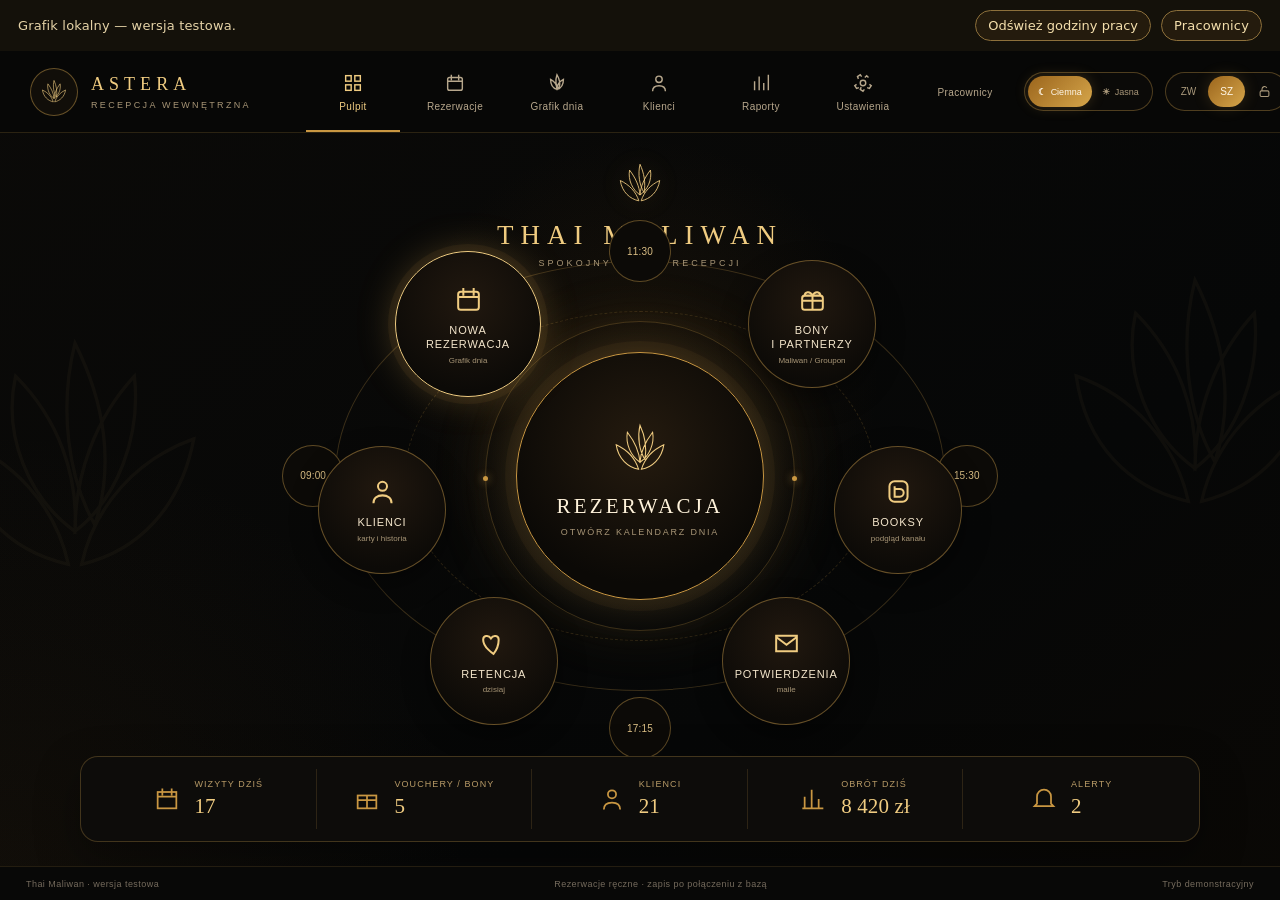
==== commit 584db319: "Connect reception calendar to authenticated AWS staff schedule" ====
--- a/test-recepcja/index.html
+++ b/test-recepcja/index.html
@@ -108,7 +108,7 @@
 /* ASTERA UI-R1 — lokalna makieta. Zero backendu, zero wywołań sieciowych. */
 html,body{width:100%;height:100%;overflow:hidden;background:#080706;color:#f5ead6}
 body{cursor:default;touch-action:auto;user-select:none;-webkit-user-select:none}
-body> :not(.ui-r1){display:none!important}
+body> :not(.ui-r1):not(.staff-editor){display:none!important}
 .ui-r1{--r1-bg:#090806;--r1-panel:#12100c;--r1-panel2:#17130e;--r1-gold:#c99742;--r1-gold2:#f0cc81;--r1-line:rgba(205,159,76,.28);--r1-muted:#a79576;--r1-text:#f6ead3;position:fixed;inset:0;display:flex;flex-direction:column;z-index:100;background:
   radial-gradient(circle at 50% 42%,rgba(101,65,20,.18),transparent 29%),
   radial-gradient(circle at 0 100%,rgba(107,68,22,.10),transparent 30%),
@@ -303,7 +303,7 @@
 @media(max-width:760px){.r3c-grid,.r3e-form-grid{grid-template-columns:1fr}.r3c-field.wide,.r3e-form-grid .wide{grid-column:auto}.r3c-actions{align-items:stretch;flex-direction:column}.r3c-actions-right{justify-content:flex-end}.r3d-payment-grid{grid-template-columns:repeat(2,minmax(0,1fr))}.r3e-cancelled-card{grid-template-columns:1fr}}
 @media(max-height:820px) and (min-width:761px){.r1-home-title{top:10px}.r1-home-title .lotus{width:42px;height:42px}.r1-home-title h1{font-size:22px}.r1-mandala{height:500px;margin-top:45px;transform:scale(.88)}.r1-statbar{height:72px}.r1-stat{padding:4px}.r1-calendar-main{grid-template-rows:176px minmax(0,1fr)}.r1-day-hub{width:158px;height:158px}.r1-day-hub svg{width:40px;height:40px}.r1-visit-dot{width:62px;height:62px}}
 </style>
-</head>
+<style>.r34-outside-shift{border-right:3px solid #daaa53}.r34-shift-warning{color:#f2c471!important;font-size:8px!important}.r34-day-team{padding:8px;border:1px solid #806634;border-radius:8px;background:#211b13;color:#e9c882}.r1-team-list .staff-day-row{grid-template-columns:1fr auto}.r1-team-list .staff-day-row span{grid-row:2;grid-column:1/-1}@media(max-width:760px){.r1-nav #r34Employees{display:flex!important}}</style></head>
 <body>
 <div class="ui-r1" id="uiR1">
   <div class="r1-lotus-bg left" aria-hidden="true"><svg viewBox="0 0 100 100"><path d="M50 14c9 18 12 37 6 55-8-14-11-35-6-55zM32 24c13 13 19 30 18 47-14-10-22-29-18-47zM68 24c2 18-5 37-18 47 0-17 6-34 18-47zM14 43c17 6 30 20 34 38-18-4-31-17-34-38zM86 43c-4 21-17 34-34 38 4-18 17-32 34-38z"/></svg></div>
@@ -318,9 +318,9 @@
       <button class="active" data-screen-link="home"><svg viewBox="0 0 24 24"><rect x="4" y="4" width="6" height="6"/><rect x="14" y="4" width="6" height="6"/><rect x="4" y="14" width="6" height="6"/><rect x="14" y="14" width="6" height="6"/></svg><span>Pulpit</span></button>
       <button data-open-calendar><svg viewBox="0 0 24 24"><rect x="4" y="6" width="16" height="14" rx="2"/><path d="M8 3v6M16 3v6M4 10h16"/></svg><span>Rezerwacje</span></button>
       <button data-open-calendar><svg viewBox="0 0 24 24"><path d="M12 3c3 5 4 10 2 15-3-3-4-9-2-15zM5 8c4 2 7 6 7 11-4-1-7-5-7-11zM19 8c0 6-3 10-7 11 0-5 3-9 7-11z"/></svg><span>Grafik dnia</span></button>
-      <button data-not-yet="Klienci"><svg viewBox="0 0 24 24"><circle cx="12" cy="8" r="3.5"/><path d="M5 21c0-4 3-6 7-6s7 2 7 6"/></svg><span>Klienci</span></button>
+      <button data-clients-link><svg viewBox="0 0 24 24"><circle cx="12" cy="8" r="3.5"/><path d="M5 21c0-4 3-6 7-6s7 2 7 6"/></svg><span>Klienci</span></button>
       <button data-not-yet="Raporty"><svg viewBox="0 0 24 24"><path d="M5 20V10M10 20V5M15 20v-8M20 20V3"/></svg><span>Raporty</span></button>
-      <button data-not-yet="Ustawienia"><svg viewBox="0 0 24 24"><circle cx="12" cy="12" r="3"/><path d="M19 13.5l2 1.5-2 3-2.5-1M13.5 19l-1.5 2-3-2 1-2.5M5 13.5L3 15l2 3 2.5-1M10.5 5L9 3l-3 2 1 2.5M18 6l-2-2-2 2"/></svg><span>Ustawienia</span></button>
+      <button data-not-yet="Ustawienia"><svg viewBox="0 0 24 24"><circle cx="12" cy="12" r="3"/><path d="M19 13.5l2 1.5-2 3-2.5-1M13.5 19l-1.5 2-3-2 1-2.5M5 13.5L3 15l2 3 2.5-1M10.5 5L9 3l-3 2 1 2.5M18 6l-2-2-2 2"/></svg><span>Ustawienia</span></button><button type="button" id="r34Employees"><span>Pracownicy</span></button>
     </nav>
     <div class="r1-top-actions">
       <div class="r1-theme-switch" role="group" aria-label="Wersja kolorystyczna">
@@ -342,7 +342,7 @@
         <button class="r1-home-node" style="--x:80%;--y:55%" data-not-yet="Booksy"><svg viewBox="0 0 24 24"><rect x="5" y="4" width="14" height="16" rx="4"/><path d="M9 8v8h4a3 3 0 0 0 0-6H9"/></svg><strong>Booksy</strong><span>podgląd kanału</span></button>
         <button class="r1-home-node" style="--x:67%;--y:82%" data-not-yet="Potwierdzenia"><svg viewBox="0 0 24 24"><path d="M4 6h16v12H4zM4 7l8 6 8-6"/></svg><strong>Potwierdzenia</strong><span>maile</span></button>
         <button class="r1-home-node" style="--x:33%;--y:82%" data-not-yet="Retencja"><svg viewBox="0 0 24 24"><path d="M12 20S4 15 4 9c0-3 4-4 6-1 2-3 6-2 6 1 0 6-4 11-4 11z"/></svg><strong>Retencja</strong><span>dzisiaj</span></button>
-        <button class="r1-home-node" style="--x:20%;--y:55%" data-not-yet="Stały klient"><svg viewBox="0 0 24 24"><circle cx="12" cy="8" r="3.5"/><path d="M5 21c0-4 3-6 7-6s7 2 7 6"/></svg><strong>Stały klient</strong><span>podgląd</span></button>
+        <button class="r1-home-node" style="--x:20%;--y:55%" data-clients-link><svg viewBox="0 0 24 24"><circle cx="12" cy="8" r="3.5"/><path d="M5 21c0-4 3-6 7-6s7 2 7 6"/></svg><strong>Klienci</strong><span>karty i historia</span></button>
         <div class="r1-time-dot" style="--x:50%;--y:9%">11:30</div><div class="r1-time-dot" style="--x:88%;--y:49%">15:30</div><div class="r1-time-dot" style="--x:50%;--y:94%">17:15</div><div class="r1-time-dot" style="--x:12%;--y:49%">09:00</div>
       </div>
       <div class="r1-statbar">
@@ -383,17 +383,17 @@
             <div id="r1VisitOrbit"></div>
           </section>
           <section class="r1-panel r1-board">
-            <div class="r1-board-toolbar"><button class="back" data-screen-link="home" aria-label="Wróć">‹</button><div class="r1-board-date"><strong id="r1BoardDate">Piątek, 14 sierpnia 2026</strong><span><span data-salon-label>Salon SZ</span> · 12:00–23:00 · DANE PRZYKŁADOWE</span></div><div class="r1-view-tabs"><button class="active">Dzień</button><button data-not-yet="Widok tygodnia">Tydzień</button><button data-not-yet="Widok miesiąca">Miesiąc</button></div><button class="r1-icon-btn" data-open-modal="availability" aria-label="Wolne terminy — rezerwacja ręczna"><svg viewBox="0 0 24 24"><path d="M4 12h16M12 4v16"/></svg></button></div>
+            <div class="r1-board-toolbar"><button class="back" data-screen-link="home" aria-label="Wróć">‹</button><div class="r1-board-date"><strong id="r1BoardDate">Piątek, 14 sierpnia 2026</strong><span><span data-salon-label>Salon SZ</span> · 12:00–23:00 · DANE PRZYKŁADOWE</span></div><div class="r1-view-tabs"><button class="active">Dzień</button><button data-not-yet="Widok tygodnia">Tydzień</button><button data-not-yet="Widok miesiąca">Miesiąc</button></div><button type="button" data-open-modal="team" class="r34-day-team">Zespół dnia</button><button class="r1-icon-btn" data-open-modal="availability" aria-label="Wolne terminy — rezerwacja ręczna"><svg viewBox="0 0 24 24"><path d="M4 12h16M12 4v16"/></svg></button></div>
             <div class="r1-booking-context" id="r1BookingContext" role="status"><div><b id="r1BookingContextTitle">Powiązana rezerwacja</b><br><span id="r1BookingContextCopy"></span></div><button type="button" id="r1ClearBookingContext" aria-label="Zamknij podgląd kontekstu">×</button></div>
             <div class="r1-schedule-wrap"><div class="r1-schedule" id="r1Schedule"></div></div>
           </section>
         </div>
 
         <aside class="r1-panel r1-team">
-          <div class="r1-team-top"><h3>Kto dziś pracuje?</h3><button class="r1-icon-btn" data-open-modal="team" aria-label="Edytuj zespół"><svg viewBox="0 0 24 24"><path d="M4 20l4-1 11-11-3-3L5 16l-1 4zM14 7l3 3"/></svg></button></div>
+          <div class="r1-team-top"><h3>Zespół wybranego dnia</h3><button class="r1-icon-btn" data-open-modal="team" aria-label="Edytuj zespół"><svg viewBox="0 0 24 24"><path d="M4 20l4-1 11-11-3-3L5 16l-1 4zM14 7l3 3"/></svg></button></div>
           <div class="r1-team-list" id="r1TeamList"></div>
-          <div class="r1-team-note">Wybór „kto dziś pracuje" jest zapisywany na tym urządzeniu<br>i przeżywa odświeżenie.</div>
-          <button class="r1-team-edit" data-open-modal="team">Edytuj dzisiejszy zespół</button>
+          <div class="r1-team-note">Grafik jest zapisany lokalnie, osobno dla każdej daty.<br>Podłączenie AWS w przygotowaniu.</div>
+          <button class="r1-team-edit" data-open-modal="team">Edytuj zespół dnia</button>
         </aside>
       </div>
     </section>
@@ -403,7 +403,7 @@
 
   <div class="r1-modal-shell" id="r1SlotsModal" role="dialog" aria-modal="true"><div class="r1-modal r1-slots-modal"><div class="r1-modal-head"><h3>Udostępnij terminy klientom</h3><button class="r1-close" data-close-modal>×</button></div><p class="r1-modal-sub" id="r1SlotsIntro">To jest tryb edycji tego samego Grafiku. Wybierz wolną godzinę przy masażystce: od razu pojawi się w głównej siatce jako udostępniona. W tej demonstracji dane pozostają lokalne.</p><label class="r1-modal-sub">Długość udostępnionego terminu <select id="r22ReleaseMinutes" style="background:#17130e;color:#e8d6ad;border:1px solid #765e31;border-radius:8px;padding:8px"><option value="60">60 min</option><option value="90">90 min</option><option value="120">120 min</option><option value="150">150 min</option><option value="180">180 min</option></select></label><div class="r1-slot-list" id="r1SlotList"></div></div></div>
   <div class="r1-modal-shell" id="r1AvailabilityModal" role="dialog" aria-modal="true" aria-label="Wolne terminy"><div class="r1-modal r1-slots-modal"><div class="r1-modal-head"><h3>Wolne terminy</h3><button class="r1-close" data-close-modal>×</button></div><p class="r1-modal-sub" id="r1AvailabilityIntro">Wybierz wolne okienko, aby rozpocząć rezerwację ręczną. Data, godzina i masażystka zostaną podstawione.</p><div class="r1-slot-list" id="r1AvailabilityList"></div></div></div>
-  <div class="r1-modal-shell" id="r1TeamModal" role="dialog" aria-modal="true"><div class="r1-modal"><div class="r1-modal-head"><h3>Dzisiejszy zespół</h3><button class="r1-close" data-close-modal>×</button></div><p class="r1-modal-sub">Prosty podgląd i lokalna edycja składu dnia. Zmiany pozostają tylko w demonstracji.</p><div class="r1-check-list" id="r1TeamChecks"></div><div class="r1-team-transfer" id="r1TeamTransfer"></div></div></div>
+  <div class="r1-modal-shell" id="r1TeamModal" role="dialog" aria-modal="true"><div class="r1-modal"><div class="r1-modal-head"><h3>Zespół wybranego dnia</h3><button class="r1-close" data-close-modal>×</button></div><p class="r1-modal-sub">Grafik wybranego dnia. Zapis lokalny; podłączenie AWS w przygotowaniu.</p><div class="r1-check-list" id="r1TeamChecks"></div><div class="r1-team-transfer" id="r1TeamTransfer"></div></div></div>
 
   <div class="r1-modal-shell" id="r2ReceptionModal" role="dialog" aria-modal="true" aria-label="Recepcja — rezerwacja lub sprzedaż bonu">
     <div class="r1-modal r2-reception">
@@ -500,7 +500,7 @@
           <label class="r3c-field"><span>Czas masażu</span><select id="r3cDuration"></select></label>
           <label class="r3c-field"><span>Cena</span><input id="r3cPrice" readonly></label>
           <label class="r3c-field"><span>Preferowana masażystka</span><span class="r3c-heart-choice"><input id="r3cHeart" type="checkbox"> ♥ klient wybrał konkretną osobę</span></label>
-          <label class="r3c-field wide"><span>Krótka notatka operacyjna</span><textarea id="r3cNote" maxlength="240" placeholder="Opcjonalnie"></textarea></label>
+          <label class="r3c-field wide"><span>Notatka do tej rezerwacji · wewnętrzna</span><textarea id="r3cNote" maxlength="240" placeholder="Opcjonalnie"></textarea></label>
         </div>
       </div>
       <div class="r3c-actions"><button class="r2-btn r3c-danger" id="r3cCancelVisit" type="button">Anuluj wizytę</button><div class="r3c-actions-right"><button class="r2-btn" data-r3c-close-edit type="button">Zamknij</button><button class="r2-btn" id="r3dOpenSettlement" type="button">Rozlicz wizytę</button><button class="r2-btn primary" id="r3cSaveVisit" type="button">Zapisz lokalnie</button></div></div>
@@ -720,6 +720,12 @@
 addEventListener('pointermove',function(e){if(!drag)return;const dx=e.clientX-lastX;lastX=e.clientX;dragV=dx*0.14;rot+=dragV;});
 addEventListener('pointerup',function(){if(!drag)return;drag=false;vel=Math.max(-1.6,Math.min(1.6,dragV))||0.02;document.body.classList.remove('drag');});
 </script>
+<link rel="stylesheet" href="pracownicy/style.css">
+<script src="pracownicy/model.js"></script>
+<link rel="stylesheet" href="pracownicy/calendar-source.css">
+<script src="klienci/auth.js" data-config="https://core.thaimaliwan.pl/api/reception/calendar/config?screen=calendar"></script>
+<script src="pracownicy/calendar-source.js"></script>
+<script src="pracownicy/editor.js"></script>
 <script id="ui-r1-script">
 (function(){
   'use strict';
@@ -883,7 +889,7 @@
   }
 
   function r1Kwota(t){
-    var m=String(t||'').replace(/\s/g,'').replace(',','.').match(/(\d+(?:\.\d+)?)/);
+    var m=String(t==null?'':t).replace(/\s/g,'').replace(',','.').match(/(\d+(?:\.\d+)?)/);
     return m?Math.round(parseFloat(m[1])):null;
   }
   /* Arkusz pisze 'KAI', panel ma 'Kai' - porownanie musi ignorowac wielkosc liter
@@ -904,11 +910,8 @@
      NIC nie dokladamy z automatu - zespol ustawiasz recznie. */
   function r1WszystkieTerapeutki(t,salon){
     var lista=String(t||'').split(/[,;]+/).map(function(x){return x.trim()}).filter(Boolean);
-    var team=(DATA[salon]&&DATA[salon].team||[]);
     var out=[];
-    lista.forEach(function(im){
-      team.forEach(function(z){ if(r1Bez(z[0])===r1Bez(im) && out.indexOf(z[0])<0) out.push(z[0]); });
-    });
+    lista.forEach(function(im){var known=StaffSchedule.staff.find(function(p){return r1Bez(p.name)===r1Bez(im);});var name=known?known.name:im;if(out.indexOf(name)<0)out.push(name);});
     return out;
   }
   function r1WczytajRezerwacje(ponowka){
@@ -1069,6 +1072,7 @@
     if(salon!=='ZW'&&salon!=='SZ')return;
     state.releaseContext=null;state.bookingContext={id:id,salon:salon,date:date||'data DEMO',start:start||'—',end:end||'—',therapist:therapist||'—',client:client||'Klient demo'};
     state.salon=salon;
+    if(/^\d{4}-\d{2}-\d{2}$/.test(date||'')){state.date=date;var bookingDate=r1ParseIso(date);state.calY=bookingDate.y;state.calM=bookingDate.m;}
     document.querySelectorAll('[data-salon-picker] button').forEach(function(btn){btn.classList.toggle('active',btn.dataset.salon===salon);});
     document.querySelectorAll('[data-salon-label]').forEach(function(el){el.textContent='Salon '+salon;});
     showScreen('calendar');
@@ -1284,13 +1288,15 @@
   function r3eSaveQr(){var raw=document.getElementById('r3eQrAmount').value.replace(',','.'),amount=Number(raw);if(!isFinite(amount)||amount<=0){toast('Podaj kwotę płatności QR');return;}var id='QR_LOCAL_'+String(Date.now()),entry={id:id,source:'PAYMENT_QR',booking_id:'',requiresBooking:false,salon:document.getElementById('r3eQrSalon').value,client:document.getElementById('r3eQrClient').value.trim()||'Klient bez rezerwacji',phone:document.getElementById('r3eQrPhone').value.trim(),amount:Math.round(amount*100)/100,note:document.getElementById('r3eQrNote').value.trim(),status:'ROZLICZONA',createdAt:new Date().toISOString()};r3e.qrEntries.push(entry);r3eRenderQrLog();document.getElementById('r3eQrClient').value='';document.getElementById('r3eQrPhone').value='';document.getElementById('r3eQrAmount').value='';document.getElementById('r3eQrNote').value='';toast('Płatność QR zapisana wyłącznie lokalnie · bez rezerwacji');}
   function r3cStatusLabel(value){return value==='REZERWACJA'?'POTWIERDZONA':value;}
   function r3cValidateMove(visit,targetWho,targetStart,salon){
-    var data=DATA[salon],team=data&&data.team.find(function(person){return person[0]===targetWho;});
+    if(window.CalendarStaff&&CalendarStaff.mode()!=='LOCAL'&&(!R1_PROD||R1_READ_INCOMPLETE||Date.now()-R1_READ_AT>300000||!CalendarStaff.coverage(visit.date,r34Visits())))return {ok:false,code:'INCOMPLETE_SCHEDULE',message:'Odśwież pełny grafik wizyt i godzin pracy.'};
+    var data=DATA[salon],team=StaffSchedule.staff.find(function(person){return (person.id===targetWho||person.name===targetWho)&&person.active!==false;});
     if(!/^\d{4}-\d{2}-\d{2}$/.test(visit.date||''))return {ok:false,code:'INVALID_DATE',message:'Wybierz datę wizyty.'};
-    if(!team||team[2]===false)return {ok:false,code:'INACTIVE_THERAPIST',message:'Wybrana masażystka nie pracuje dziś.'};
+    if(!team)return {ok:false,code:'INACTIVE_THERAPIST',message:'Wybrana masażystka nie pracuje dziś.'};
     if(!/^\d{2}:\d{2}$/.test(targetStart))return {ok:false,code:'INVALID_TIME',message:'Wybierz poprawną godzinę.'};
     var start=min(targetStart),duration=+visit.duration||min(visit.end)-min(visit.t),stop=start+duration;
     if(!Number.isFinite(duration)||duration<=0||Number(targetStart.slice(0,2))>23||Number(targetStart.slice(3))>59||start<720||stop>1380)return {ok:false,code:'OUT_OF_HOURS',message:'Wizyta wychodzi poza godziny pracy 12:00–23:00.'};
-    var conflict=data.visits.find(function(other){if(other.id===visit.id||(visit.groupIds||[]).includes(other.id)||other.status==='ODWOŁANA'||other.who!==targetWho||other.date!==visit.date)return false;var otherStart=min(other.t),otherStop=min(other.end);return start<otherStop&&stop>otherStart;});
+    if(!StaffSchedule.covers(r34Read(),visit.date,salon,targetWho,targetStart,r3cTime(stop)))return {ok:false,code:'OUTSIDE_SHIFT',message:'Brak ustalonych godzin pracy tej masażystki dla całej wizyty.'};
+    var conflict=r34Visits().find(function(other){if(other.id===visit.id||(visit.groupIds||[]).includes(other.id)||other.status==='ODWOŁANA'||!StaffSchedule.samePerson(other.who,targetWho)||other.date!==visit.date)return false;var otherStart=min(other.t),otherStop=min(other.end);return start<otherStop&&stop>otherStart;});
     if(conflict){var conflictStart=min(conflict.t);if(start<conflictStart&&stop>conflictStart)return {ok:false,code:'NO_SPACE',message:'Brak wystarczającej długości wolnego slotu przed następną wizytą.'};return {ok:false,code:'COLLISION',message:'Ten termin koliduje z wizytą '+conflict.t+'–'+conflict.end+'.'};}
     return {ok:true,code:'OK',end:r3cTime(stop)};
   }
@@ -1363,9 +1369,9 @@
   function r3cCloseEdit(){if(r21Busy)return;document.getElementById('r3cEditModal').classList.remove('open');r3c.editingId='';r3c.editingSalon='';}
   function r3cOpenEdit(visit,salon){
     r3c.editingId=visit.id;r3c.editingSalon=salon;
-    document.getElementById('r3cSource').textContent=visit.source;document.getElementById('r3cBookingId').textContent=visit.booking_id;document.getElementById('r3dSettlementState').textContent=visit.settlementStatus||'NIEROZLICZONA';document.getElementById('r3dVoucherState').textContent=visit.voucherStatus||'—';document.getElementById('r3dVoucherChip').style.display=r3dIsVoucher(visit)?'':'none';
+    document.getElementById('r3cSource').textContent=visit.source;document.getElementById('r3cBookingId').textContent=visit.booking_id;document.getElementById('r3dSettlementState').textContent=visit.settlementStatus||'NIEROZLICZONA';document.getElementById('r3dVoucherState').textContent=visit.voucherNumber||visit.voucherStatus||'—';document.getElementById('r3dVoucherChip').style.display=r3dIsVoucher(visit)?'':'none';
     document.getElementById('r3cClient').value=visit.client;document.getElementById('r3cPhone').value=visit.phone||'';document.getElementById('r3cSalon').value=salon;document.getElementById('r3cDate').value=visit.date||'2026-08-14';document.getElementById('r3cStart').value=visit.t;
-    r3cSetOptions(document.getElementById('r3cTherapist'),DATA[salon].team.map(function(person){return {value:person[0],label:person[0]+(person[2]===false?' · nie pracuje':'')};}),visit.who);
+    r3cSetOptions(document.getElementById('r3cTherapist'),StaffSchedule.staff.map(function(person){return {value:person.name,label:person.name};}),visit.who);
     var partner=r1BookingGroup(visit,salon).find(function(v){return v.id!==visit.id;});
     document.getElementById('r3cSecondTherapistField').hidden=!partner;document.getElementById('r3cSecondTherapistField').style.display=partner?'':'none';
     r3cSetOptions(document.getElementById('r3cSecondTherapist'),DATA[salon].team.map(function(person){return {value:person[0],label:person[0]};}),partner?partner.who:'');
@@ -1377,7 +1383,8 @@
       fields.forEach(function(field){field.disabled=!canEdit;});document.getElementById('r3cSalon').disabled=true;document.getElementById('r3cHeart').disabled=true;document.getElementById('r3cStatus').disabled=true;
       document.getElementById('r3dOpenSettlement').disabled=true;
       document.getElementById('r3dOpenSettlement').textContent='Rozliczenia — w przygotowaniu';
-      if(!visit.serviceId){r3cSetOptions(document.getElementById('r3cService'),[{value:'unknown',label:visit.service}],'unknown');r3cSetOptions(document.getElementById('r3cDuration'),[{value:visit.duration,label:visit.duration+' min'}],visit.duration);document.getElementById('r3cPrice').value=visit.price+' zł';}
+      if(r3dIsVoucher(visit)){r3cSetOptions(document.getElementById('r3cService'),[{value:visit.serviceId||'voucher',label:visit.service}],visit.serviceId||'voucher');r3cSetOptions(document.getElementById('r3cDuration'),[{value:visit.duration,label:visit.duration+' min · do zapłaty '+visit.price+' zł'}],visit.duration);document.getElementById('r3cPrice').value=visit.price+' zł';}
+      else if(!visit.serviceId){r3cSetOptions(document.getElementById('r3cService'),[{value:'unknown',label:visit.service}],'unknown');r3cSetOptions(document.getElementById('r3cDuration'),[{value:visit.duration,label:visit.duration+' min'}],visit.duration);document.getElementById('r3cPrice').value=visit.price+' zł';}
     }
     document.getElementById('r21WriteMode').textContent=R1_PROD?(canEdit?'Zapis do bazy':'Podgląd danych z bazy'):'Tryb demonstracyjny';
     document.getElementById('r3cSaveVisit').textContent=R1_PROD?'Zapisz w bazie':'Zapisz lokalnie';document.getElementById('r3cSaveVisit').style.display=canEdit?'':'none';document.getElementById('r3cCancelVisit').style.display=canCancel?'':'none';
@@ -1408,7 +1415,7 @@
   function r3cCancelMove(){r3c.pendingMove=null;document.getElementById('r3cMoveModal').classList.remove('open');}
   function r3cOpenMove(visit,salon,targetWho,targetStart,targetEnd){r3c.pendingMove={salon:salon,id:visit.id,fromTime:visit.t,fromWho:visit.who,toTime:targetStart,toWho:targetWho,toEnd:targetEnd,bookingId:visit.booking_id};document.getElementById('r3cMoveCopy').innerHTML='<b>'+r2Esc(visit.t)+'</b> → <b>'+r2Esc(targetStart)+'</b><br>'+r2Esc(visit.who)+' → '+r2Esc(targetWho);document.getElementById('r3cMoveModal').classList.add('open');}
   function r3cConfirmMove(){var move=r3c.pendingMove,visit=move&&r3cVisit(move.salon,move.id);if(!move||!visit)return r3cCancelMove();if(R1_PROD){r3cCancelMove();renderSchedule();r3cOpenEdit(visit,move.salon);if(r21CanEdit(visit)){document.getElementById('r3cStart').value=move.toTime;document.getElementById('r3cTherapist').value=move.toWho;toast('Sprawdź termin i zapisz zmianę w bazie.');}return;}if(r1BookingGroup(visit,move.salon).length>1){r3cCancelMove();renderSchedule();r3cOpenEdit(visit,move.salon);toast('Zmień termin obu masażystek w karcie rezerwacji.');return;}var bookingId=visit.booking_id,validation=r3cValidateMove(visit,move.toWho,move.toTime,move.salon);if(!validation.ok){r3cCancelMove();renderSchedule();toast(validation.message);return;}visit.t=move.toTime;visit.end=validation.end;visit.who=move.toWho;visit.booking_id=bookingId;r1MarkLocalChange(visit);r3cCancelMove();renderAll();toast('Wizyta przeniesiona lokalnie · booking_id bez zmian');}
-  function r3cDropTarget(event){var schedule=document.getElementById('r1Schedule'),rect=schedule.getBoundingClientRect(),data=DATA[state.salon],kol=data.team.filter(function(t){return t[2]!==false;});if(!kol.length)kol=data.team.slice(0,1);var columnWidth=(rect.width-52)/kol.length,index=Math.floor((event.clientX-rect.left-52)/columnWidth),quarter=Math.round((event.clientY-rect.top-44)/11);if(index<0||index>=kol.length)return null;quarter=Math.max(0,Math.min(43,quarter));return {who:kol[index][0],start:r3cTime(720+quarter*15)};}
+  function r3cDropTarget(event){var schedule=document.getElementById('r1Schedule'),rect=schedule.getBoundingClientRect(),data=DATA[state.salon],kol=r34Columns(state.salon);if(!kol.length)return null;var columnWidth=(rect.width-52)/kol.length,index=Math.floor((event.clientX-rect.left-52)/columnWidth),quarter=Math.round((event.clientY-rect.top-44)/11);if(index<0||index>=kol.length)return null;quarter=Math.max(0,Math.min(43,quarter));return {who:kol[index][0],start:r3cTime(720+quarter*15)};}
   function r3cHandleDrop(event){event.preventDefault();var schedule=document.getElementById('r1Schedule');schedule.classList.remove('r3c-drag-active');var id=(event.dataTransfer&&event.dataTransfer.getData('text/plain'))||r3c.draggingId,visit=r3cVisit(state.salon,id),target=r3cDropTarget(event);if(!visit||!target)return;var validation=r3cValidateMove(visit,target.who,target.start,state.salon);if(!validation.ok){renderSchedule();toast(validation.message+' Karta wróciła na poprzednią pozycję.');return;}r3cOpenMove(visit,state.salon,target.who,target.start,validation.end);}
   function r3cPointerMove(event){var pointer=r3c.pointer;if(!pointer)return;var dx=event.clientX-pointer.x,dy=event.clientY-pointer.y;if(!pointer.moved&&Math.sqrt(dx*dx+dy*dy)<7)return;pointer.moved=true;r3c.suppressClick=true;var card=document.querySelector('[data-visit-id="'+pointer.id+'"]');if(card)card.classList.add('dragging');document.getElementById('r1Schedule').classList.add('r3c-drag-active');event.preventDefault();}
   function r3cPointerUp(event){var pointer=r3c.pointer;if(!pointer)return;r3c.pointer=null;document.getElementById('r1Schedule').classList.remove('r3c-drag-active');var card=document.querySelector('[data-visit-id="'+pointer.id+'"]');if(card)card.classList.remove('dragging');if(!pointer.moved)return;event.preventDefault();var visit=r3cVisit(pointer.salon,pointer.id),target=r3cDropTarget(event);if(!visit||!target){renderSchedule();toast('Karta wróciła na poprzednią pozycję.');setTimeout(function(){r3c.suppressClick=false;},80);return;}var validation=r3cValidateMove(visit,target.who,target.start,pointer.salon);if(!validation.ok){renderSchedule();toast(validation.message+' Karta wróciła na poprzednią pozycję.');setTimeout(function(){r3c.suppressClick=false;},80);return;}r3cOpenMove(visit,pointer.salon,target.who,target.start,validation.end);setTimeout(function(){r3c.suppressClick=false;},80);}
@@ -1431,9 +1438,10 @@
   }
   function renderSchedule(){
     var d=DATA[state.salon],el=document.getElementById('r1Schedule');el.innerHTML='';
-    var kol=d.team.filter(function(t){return t[2]!==false;});if(!kol.length)kol=d.team.slice(0,1);   // tylko aktywne masazystki = tylko ich kolumny (nieaktywne ukryte)
-    el.style.gridTemplateColumns='52px repeat('+kol.length+',minmax(130px,1fr))';                    // liczba kolumn idzie za zespolem, nie na sztywno
-    kol.forEach(function(t,i){var h=document.createElement('div');h.className='r1-therapist-head';h.style.gridColumn=String(i+2);h.style.gridRow='1';h.innerHTML='<i class="r1-avatar">'+initials(t[0])+'</i><span>'+t[0]+'</span>';el.appendChild(h);});
+    var kol=r34Columns(state.salon); // Existing visits remain visible outside planned work.
+    el.style.gridTemplateColumns=kol.length?'52px repeat('+kol.length+',minmax(130px,1fr))':'52px 1fr';                    // liczba kolumn idzie za zespolem, nie na sztywno
+    if(!kol.length){var empty=document.createElement('p');empty.textContent='Brak ustalonego zespołu. Otwórz Zespół dnia i wpisz godziny pracy.';empty.style.gridColumn='2';el.appendChild(empty);}
+    kol.forEach(function(t,i){var h=document.createElement('div');h.className='r1-therapist-head';h.style.gridColumn=String(i+2);h.style.gridRow='1';h.innerHTML='<i class="r1-avatar">'+r2Esc(initials(t[0]))+'</i><span>'+r2Esc(t[0])+'</span>';el.appendChild(h);});
     for(var hour=12;hour<=23;hour++){
       var label=document.createElement('div');label.className='r1-time-label';label.style.gridColumn='1';label.style.gridRow=(2+(hour-12)*4)+'/span 4';label.textContent=(hour<10?'0':'')+hour+':00';el.appendChild(label);
       kol.forEach(function(t,i){var slot=document.createElement('div');slot.className='r1-time-slot';slot.style.gridColumn=String(i+2);slot.style.gridRow=(2+(hour-12)*4)+'/span 4';el.appendChild(slot);});
@@ -1446,40 +1454,27 @@
       }
       var a=document.createElement('div'),heart=v.bookToTherapist?'<i class="r1-book-heart" title="Klient wybrał konkretnie tę masażystkę" aria-label="Book do masażystki">♥</i>':'',payment=v.settlementStatus==='ROZLICZONA'?r3fPaymentIcon(v.paymentMethod||'inne'):'',icons=(heart||payment)?'<span class="r3f-card-icons">'+heart+payment+'</span>':'',settled=v.settlementStatus==='ROZLICZONA'?'<i class="r3d-payment-mark">ROZLICZONA</i>':'',voucherLabel=v.booking_type==='VOUCHER'?'<i class="r1-voucher-badge">BON</i>':'';
       a.className='r1-appointment'+((heart||payment)?' has-card-icons':'')+(v.bookToTherapist?' book-to-therapist':'')+(v.source==='BOOKSY'?' source-booksy':'')+(v.settlementStatus==='ROZLICZONA'?' r3d-settled':'')+(v.booking_type==='VOUCHER'?' r5-voucher-booking':'');a.setAttribute('data-book-to-therapist',v.bookToTherapist?'true':'false');a.setAttribute('data-visit-id',v.id);a.setAttribute('data-source',v.source);a.setAttribute('data-booking-id',v.booking_id);a.setAttribute('data-settlement-status',v.settlementStatus||'NIEROZLICZONA');a.setAttribute('data-payment-method',v.paymentMethod||'');a.setAttribute('data-draggable',v.source==='BOOKSY'?'false':'true');a.setAttribute('role','button');a.setAttribute('tabindex','0');a.setAttribute('aria-label','Edytuj wizytę '+v.client);a.title=v.source==='BOOKSY'?'Kliknij, aby podejrzeć rezerwację Booksy':'Kliknij, aby edytować · przeciągnij, aby przenieść';a.style.gridColumn=String(idx+2);a.style.gridRow=quarterRow(v.t)+'/span '+Math.max(2,Math.round((min(v.end)-min(v.t))/15));a.innerHTML=icons+settled+'<b>'+r2Esc(v.t)+' – '+r2Esc(v.end)+'</b><strong>'+r2Esc(v.client)+'</strong><span>'+r2Esc(v.service)+'</span>'+voucherLabel;
+      if(!StaffSchedule.covers(r34Read(),v.date,state.salon,v.who,v.t,v.end)){a.classList.add('r34-outside-shift');var warning=document.createElement('span');warning.className='r34-shift-warning';warning.textContent='⚠ Sprawdź grafik pracy';a.appendChild(warning);}
       a.addEventListener('click',function(){if(r3c.suppressClick)return;r3cOpenEdit(v,state.salon);});a.addEventListener('keydown',function(event){if(event.key==='Enter'||event.key===' '){event.preventDefault();r3cOpenEdit(v,state.salon);}});a.addEventListener('pointerdown',function(event){if(v.source==='BOOKSY'||event.button!==0)return;r3c.pointer={id:v.id,salon:state.salon,x:event.clientX,y:event.clientY,moved:false};});el.appendChild(a);
     });
   }
-  /* Zapis/odczyt zespolu na tym urzadzeniu - zeby wybor "kto dzis pracuje" przezyl odswiezenie. */
-  function r1ZapiszZespol(){
-    try{var pack={};['ZW','SZ'].forEach(function(s){pack[s]=(DATA[s]&&DATA[s].team)||[];});localStorage.setItem('astera.zespol',JSON.stringify(pack));}catch(e){}
-  }
-  function r1WczytajZespol(){
-    try{var raw=localStorage.getItem('astera.zespol');if(!raw)return;var pack=JSON.parse(raw);
-      ['ZW','SZ'].forEach(function(s){if(pack[s]&&pack[s].length&&DATA[s])DATA[s].team=pack[s];});}catch(e){}
-  }
+  function r34Read(){try{return window.CalendarStaff?CalendarStaff.read(state.date):StaffEditor.read();}catch(e){return StaffSchedule.empty();}}
+  function r34Team(salon,date){return StaffSchedule.onDay(r34Read(),date,salon).map(function(p){return [p.name,'',true];});}
+  function r34Columns(salon){
+    var names=r34Team(salon,state.date).map(function(t){return t[0];});
+    DATA[salon].visits.filter(function(v){return v.date===state.date&&v.status!=='ODWOŁANA';}).forEach(function(v){if(names.indexOf(v.who)<0)names.push(v.who);});
+    return names.map(function(n){return [n,'',true];});
+  }
+  function r34Visits(){return DATA.ZW.visits.concat(DATA.SZ.visits);}
+  function r1ZapiszZespol(){} // R34: no writes to the undated legacy team.
+  function r1WczytajZespol(){} // R34: old selections do not define future shifts.
   function r1SalonFullName(code){return code==='ZW'?'ZW · Zwierzyniecka':'SZ · Szewska';}
-  function r1MemberOrigin(member,currentSalon){return member[3]||currentSalon;}
-  function r1AddTeamMemberFromOtherSalon(member,originSalon){
-    var target=DATA[state.salon];
-    if(target.team.some(function(item){return item[0]===member[0];})){toast(member[0]+' jest już w dzisiejszym zespole');return;}
-    target.team.push([member[0],member[1],true,originSalon]);
-    r1ZapiszZespol();
-    renderAll();
-    toast(member[0]+' dodana do '+r1SalonFullName(state.salon)+' · zapisane');
-  }
   function renderTeam(){
-    var d=DATA[state.salon],list=document.getElementById('r1TeamList'),checks=document.getElementById('r1TeamChecks'),transfer=document.getElementById('r1TeamTransfer'),otherSalon=state.salon==='ZW'?'SZ':'ZW';list.innerHTML='';checks.innerHTML='';
-    d.team.forEach(function(t){
-      var active=t[2]!==false,origin=r1MemberOrigin(t,state.salon),originText=origin!==state.salon?' · z '+r1SalonFullName(origin):'';
-      var row=document.createElement('div');row.className='r1-team-row';row.style.opacity=active?'1':'.45';row.innerHTML='<i class="r1-avatar">'+initials(t[0])+'</i><div><strong>'+t[0]+'</strong><span>'+t[1]+originText+'</span></div><em>'+((active)?'●':'○')+'</em>';list.appendChild(row);
-      var c=document.createElement('label');c.className='r1-check';c.innerHTML='<input type="checkbox" '+(active?'checked':'')+'><span>'+t[0]+' · '+t[1]+originText+'</span>';c.querySelector('input').addEventListener('change',function(){t[2]=this.checked;r1ZapiszZespol();renderAll();toast(t[0]+(t[2]?' pracuje dziś · zapisane':' ukryta z grafiku · zapisane'));});checks.appendChild(c);
-    });
-    if(!transfer)return;
-    transfer.innerHTML='<h4>Dodaj z drugiego salonu</h4><p>Na dziś do '+r1SalonFullName(state.salon)+'. Dodanie nie zmienia grafiku źródłowego ani danych produkcyjnych.</p>';
-    var candidates=DATA[otherSalon].team.filter(function(person){return !d.team.some(function(current){return current[0]===person[0];});}),options=document.createElement('div');options.className='r1-transfer-options';
-    if(!candidates.length){options.innerHTML='<span class="r1-slot-empty">Wszystkie osoby z '+r1SalonFullName(otherSalon)+' są już dodane.</span>';}
-    candidates.forEach(function(person){var option=document.createElement('div');option.className='r1-transfer-option';option.innerHTML='<div><strong>'+person[0]+'</strong><span>'+person[1]+' · '+r1SalonFullName(otherSalon)+'</span></div><button type="button">Dodaj</button>';option.querySelector('button').addEventListener('click',function(){r1AddTeamMemberFromOtherSalon(person,otherSalon);});options.appendChild(option);});
-    transfer.appendChild(options);
+    var list=document.getElementById('r1TeamList'),checks=document.getElementById('r1TeamChecks');
+    if(window.CalendarStaff&&CalendarStaff.mode()!=='LOCAL'){
+      [list,checks].forEach(function(box){box.replaceChildren();try{var data=CalendarStaff.read(state.date);StaffSchedule.staff.forEach(function(p){var row=document.createElement('p');row.textContent=p.name+' · '+(p.active===false?'Nieaktywny':StaffSchedule.label(StaffSchedule.get(data,state.date,p.id),state.salon));box.appendChild(row);});}catch(e){box.textContent=e.message;}var link=document.createElement('a');link.href='https://core.thaimaliwan.pl/test-recepcja/pracownicy/?date='+state.date+'&salon='+state.salon;link.textContent='Ustaw godziny w Pracownicy';box.appendChild(link);});
+    }else{StaffEditor.day(list,state.date,state.salon,renderAll);StaffEditor.day(checks,state.date,state.salon,renderAll);}
+    document.getElementById('r1TeamTransfer').textContent='Zmianę salonu ustaw w godzinach pracy danej osoby. Nakładające się godziny są blokowane.';
   }
   function r1ReleasedSlot(data,therapist,start){return data.visits.some(function(v){return v.date===state.date&&v.status==='BLOKADA'&&v.booking_type==='VOUCHER'&&v.who===therapist&&v.t===start;});}
   function r1AddMinutes(start,minutes){var total=min(start)+minutes;return String(Math.floor(total/60)).padStart(2,'0')+':'+String(total%60).padStart(2,'0');}
@@ -1497,6 +1492,7 @@
   }
   function r1ReleaseSlot(therapist,start){
     var data=DATA[state.salon],duration=r22ReleaseMinutes();
+    if(window.CalendarStaff&&CalendarStaff.mode()!=='LOCAL'&&(!R1_PROD||!CalendarStaff.coverage(state.date,r34Visits()))){toast('Najpierw odczytaj pełny grafik wizyt i godzin pracy.');return;}
     if(r1ReleasedSlot(data,therapist,start)){toast('Ten termin jest już udostępniony.');return;}
     if(R1_PROD&&(R1_READ_INCOMPLETE||R1_LOCAL_DIRTY||Date.now()-R1_READ_AT>300000)){toast('Odśwież grafik przed udostępnieniem terminu.');return;}
     var validation=r3cValidateMove({date:state.date,duration:duration},therapist,start,state.salon);
@@ -1516,7 +1512,8 @@
     var el=document.getElementById('r1SlotList'),intro=document.getElementById('r1SlotsIntro'),data=DATA[state.salon],duration=r22ReleaseMinutes();
     intro.textContent=(state.releaseContext?'Kontekst: bon '+state.releaseContext.voucher+'. ':'')+'Wybierz długość i wolny termin jednej masażystki. Udostępnienie jest wspólne dla bonów i blokuje rezerwacje ręczne. '+(R1_PROD?'Zapis do bazy nastąpi po potwierdzeniu.':'DEMO — zapis tylko lokalny.');
     el.innerHTML='';
-    data.team.filter(function(person){return person[2]!==false;}).forEach(function(person){
+    if(window.CalendarStaff&&CalendarStaff.mode()!=='LOCAL'&&(!R1_PROD||R1_READ_INCOMPLETE||Date.now()-R1_READ_AT>300000||!CalendarStaff.coverage(state.date,r34Visits()))){el.textContent='Brak pełnego, aktualnego odczytu wizyt lub godzin pracy. Odśwież grafik.';return;}
+    r34Team(state.salon,state.date).forEach(function(person){
       var therapist=person[0],column=document.createElement('section'),head=document.createElement('div'),times=document.createElement('div'),own=[];
       for(var minute=720;minute+duration<=1380;minute+=30){var time=r3cTime(minute);if(r1ReleasedSlot(data,therapist,time)||r3cValidateMove({date:state.date,duration:duration},therapist,time,state.salon).ok)own.push(time);}
       column.className='r1-slot-column';head.className='r1-slot-person';times.className='r1-slot-times';head.innerHTML='<i>'+r2Esc(initials(therapist))+'</i><strong>'+r2Esc(therapist)+'</strong>';column.appendChild(head);
@@ -1527,15 +1524,14 @@
   }
   document.getElementById('r22ReleaseMinutes').addEventListener('change',renderSlots);
   function r1AvailableSlots(data){
-    var result=[];
-    data.team.forEach(function(member,therapistIndex){
-      if(member[2]===false)return;
+    var result=[];if(window.CalendarStaff&&CalendarStaff.mode()!=='LOCAL'&&(!R1_PROD||R1_READ_INCOMPLETE||Date.now()-R1_READ_AT>300000||!CalendarStaff.coverage(state.date,r34Visits())))return result;
+    r34Team(state.salon,state.date).forEach(function(member,therapistIndex){
       var therapist=member[0];
       for(var hour=12;hour<20;hour++){
         var start=String(hour).padStart(2,'0')+':00';
         var stop=r1AddMinutes(start,60);
-        var occupied=data.visits.some(function(v){
-          return v.date===state.date&&v.status!=='ODWOŁANA'&&v.who===therapist&&min(start)<min(v.end)&&min(stop)>min(v.t);
+        var occupied=!StaffSchedule.covers(r34Read(),state.date,state.salon,therapist,start,stop)||r34Visits().some(function(v){
+          return v.date===state.date&&v.status!=='ODWOŁANA'&&StaffSchedule.samePerson(v.who,therapist)&&min(start)<min(v.end)&&min(stop)>min(v.t);
         });
         if(!occupied)result.push({
           data:state.date,
@@ -1553,8 +1549,8 @@
     var slots=r1AvailableSlots(data);
     intro.textContent=slots.length+' wolnych pełnych godzin od 12:00 do 20:00. Wybierz okienko, aby otworzyć Rezerwację ręczną z podstawioną datą, godziną i masażystką. Terminy udostępnione klientom, blokady i aktywne rezerwacje są tu traktowane jak zajęte.';
     list.innerHTML='';
-    if(!slots.length){list.innerHTML='<span class="r1-slot-empty">Brak wolnych terminów w tym widoku.</span>';return;}
-    data.team.filter(function(t){return t[2]!==false;}).forEach(function(member){var matching=slots.filter(function(slot){return slot.terapeutka===member[0];});if(!matching.length)return;var column=document.createElement('section');column.className='r1-slot-column';column.innerHTML='<div class="r1-slot-person"><i>'+r2Esc(initials(member[0]))+'</i><strong>'+r2Esc(member[0])+'</strong></div>';var times=document.createElement('div');times.className='r1-slot-times';matching.forEach(function(slot){var button=document.createElement('button');button.type='button';button.className='r1-slot available';button.innerHTML='<b>'+r2Esc(slot.start+'–'+slot.stop)+'</b><span>wolny termin</span>';button.addEventListener('click',function(){r3OpenBookingFromFreeSlot(slot);});times.appendChild(button);});column.appendChild(times);list.appendChild(column);});
+    if(!slots.length){list.innerHTML='<span class="r1-slot-empty">Brak wolnych terminów. Sprawdź Zespół dnia i godziny pracy.</span>';return;}
+    r34Team(state.salon,state.date).forEach(function(member){var matching=slots.filter(function(slot){return slot.terapeutka===member[0];});if(!matching.length)return;var column=document.createElement('section');column.className='r1-slot-column';column.innerHTML='<div class="r1-slot-person"><i>'+r2Esc(initials(member[0]))+'</i><strong>'+r2Esc(member[0])+'</strong></div>';var times=document.createElement('div');times.className='r1-slot-times';matching.forEach(function(slot){var button=document.createElement('button');button.type='button';button.className='r1-slot available';button.innerHTML='<b>'+r2Esc(slot.start+'–'+slot.stop)+'</b><span>wolny termin</span>';button.addEventListener('click',function(){r3OpenBookingFromFreeSlot(slot);});times.appendChild(button);});column.appendChild(times);list.appendChild(column);});
   }
   function renderOrbit(){var el=document.getElementById('r1VisitOrbit'),v=DATA[state.salon].visits.filter(function(visit){return visit.status!=='ODWOŁANA'&&visit.date===state.date;}).slice(0,5),pos=[[19,56],[31,22],[50,12],[69,22],[81,56]];el.innerHTML='';v.forEach(function(x,i){var n=document.createElement('div');n.className='r1-visit-dot';n.style.setProperty('--x',pos[i][0]+'%');n.style.setProperty('--y',pos[i][1]+'%');n.innerHTML='<b>'+x.t+'</b><strong>'+x.client+'</strong><span>'+x.service+'</span>';el.appendChild(n);});}
 
@@ -1701,7 +1697,10 @@
     });
   }
 
-  function renderAll(){renderSchedule();renderTeam();renderSlots();renderAvailability();renderOrbit();r3eRenderCancelled();r1RenderBookingContext();r1RenderMiniCal();r1RenderNowLine();r1RenderLock();r1SaveLocalState();r1SaveAvailability();}
+  function renderAll(){if(window.CalendarStaff)CalendarStaff.ensure(state.date);renderSchedule();renderTeam();renderSlots();renderAvailability();renderOrbit();r3eRenderCancelled();r1RenderBookingContext();r1RenderMiniCal();r1RenderNowLine();r1RenderLock();r1SaveLocalState();r1SaveAvailability();}
+  document.getElementById('r34Employees').onclick=function(){location.href='https://core.thaimaliwan.pl/test-recepcja/pracownicy/?date='+state.date+'&salon='+state.salon;};
+  window.addEventListener('staff-schedule-changed',renderAll);
+  window.addEventListener('storage',function(e){if(e.key===StaffSchedule.KEY)renderAll();});
   function openModal(name){var ids={slots:'r1SlotsModal',availability:'r1AvailabilityModal',team:'r1TeamModal',reception:'r2ReceptionModal'};
     /* „Rezerwacja ręczna” prowadzi teraz do nowego, uproszczonego ekranu
        (test-recepcja/rezerwacje/) — makieta wg wizualizacji Breta.
@@ -1758,6 +1757,7 @@
   document.getElementById('r1ClearBookingContext').addEventListener('click',function(){state.bookingContext=null;state.releaseContext=null;history.replaceState(null,'',location.pathname);renderSlots();r1RenderBookingContext();});
   document.querySelectorAll('[data-close-modal]').forEach(function(el){el.addEventListener('click',function(){el.closest('.r1-modal-shell').classList.remove('open');});});
   document.querySelectorAll('.r1-modal-shell').forEach(function(el){el.addEventListener('click',function(e){if(e.target===el)el.classList.remove('open');});});
+  document.querySelectorAll('[data-clients-link]').forEach(function(el){el.addEventListener('click',function(){location.href=location.hostname==='astera260.github.io'?'https://core.thaimaliwan.pl/test-recepcja/klienci/':'./klienci/';});});
   document.querySelectorAll('[data-not-yet]').forEach(function(el){el.addEventListener('click',function(){toast(el.dataset.notYet+' — następny etap, bez implementacji w UI-R1');});});
   window.__ASTERA_R3C__={version:'UI-R21',productionWrites:'manual-update-cancel',integrationEnabled:ASTERA_INTEGRATION_ENABLED,validateMove:function(salon,id,who,start){var visit=r3cVisit(salon,id);return visit?r3cValidateMove(visit,who,start,salon):{ok:false,code:'NOT_FOUND'};},visit:function(salon,id){var visit=r3cVisit(salon,id);return visit?{id:visit.id,booking_id:visit.booking_id,source:visit.source,status:visit.status,t:visit.t,end:visit.end,who:visit.who,duration:visit.duration,price:visit.price,bookToTherapist:visit.bookToTherapist}:null;},catalogCount:function(){return OFFER_CATALOG.reduce(function(total,category){return total+category.services.length;},0);}};
   window.__ASTERA_R3D__={version:'UI-R3D',productionWrites:false,methods:SETTLEMENT_METHODS.map(function(method){return {id:method.id,label:method.label};}),cancellationDecision:function(visit,cancelledAt){return r3dVoucherCancellationDecision(visit,new Date(cancelledAt));},visit:function(salon,id){var visit=r3cVisit(salon,id);return visit?{id:visit.id,booking_id:visit.booking_id,status:visit.status,settlementStatus:visit.settlementStatus||'NIEROZLICZONA',paymentMethod:visit.paymentMethod||'',voucherNumber:visit.voucherNumber||'',voucherStatus:visit.voucherStatus||''}:null;}};
@@ -1794,6 +1794,7 @@
   setSalon(state.salon);
   renderAll();
   setInterval(r1RenderNowLine,30000);
+  if(window.CalendarStaff)CalendarStaff.mount(function(){return state.date;},renderAll,function(action){if(action==='save'){history.replaceState(null,'',location.pathname+'#'+new URLSearchParams({mode:'calendar',date:state.date,salon:state.salon}));}else r1OpenBookingContext();});
   r1WczytajRezerwacje();
   setInterval(function(){r1WczytajRezerwacje()},5*60*1000);
   r1OpenBookingContext();
@@ -1812,14 +1813,15 @@
     return String(e.value||'').trim();
   }
   function dataPL(iso){var m=/^(\d{4})-(\d{2})-(\d{2})$/.exec(iso||'');return m?m[3]+'.'+m[2]+'.'+m[1]:(iso||'')}
+  function safe(text){return String(text).replace(/[&<>"']/g,function(c){return {'&':'&amp;','<':'&lt;','>':'&gt;','"':'&quot;',"'":'&#39;'}[c];});}
   var sep='<span class="sep">•</span>';
   function odswiez(){
     var kto=val('r3cClient')||'Klient bez danych', tel=val('r3cPhone');
     var linia=[val('r3cSalon'),val('r3cService'),val('r3cDuration'),
                dataPL(val('r3cDate')),val('r3cStart'),val('r3cTherapist')].filter(Boolean);
-    var h='<span class="who">'+kto+'</span>';
-    if(tel)h+=sep+'<span class="what">'+tel+'</span>';
-    if(linia.length)h+='<span class="what" style="flex-basis:100%">'+linia.join(' '+sep+' ')+'</span>';
+    var h='<span class="who">'+safe(kto)+'</span>';
+    if(tel)h+=sep+'<span class="what">'+safe(tel)+'</span>';
+    if(linia.length)h+='<span class="what" style="flex-basis:100%">'+linia.map(safe).join(' '+sep+' ')+'</span>';
     if(box.innerHTML!==h)box.innerHTML=h;
   }
   modal.addEventListener('input',odswiez);
--- a/test-recepcja/pracownicy/style.css
+++ b/test-recepcja/pracownicy/style.css
@@ -0,0 +1 @@
+.staff-editor{background:#15120e;color:#eadfc7;border:1px solid #806634;border-radius:18px;padding:24px;width:min(700px,calc(100% - 32px));max-height:90vh;overflow:auto;box-sizing:border-box;font:14px/1.5 system-ui}.staff-editor::backdrop{background:#000a}.staff-editor form{display:grid;gap:14px}.staff-editor h2{margin:0;font-family:Georgia,serif}.staff-editor label{display:grid;gap:6px}.staff-editor input,.staff-editor select,.staff-editor button,.staff-day-row button{background:#211b13;color:#f1e1be;border:1px solid #806634;border-radius:8px;padding:10px;font:inherit;color-scheme:dark}.staff-editor button,.staff-day-row button{cursor:pointer}.staff-editor input:focus,.staff-editor select:focus,.staff-editor button:focus{outline:2px solid #d3a345;outline-offset:2px}.staff-interval{display:grid;grid-template-columns:1.4fr 1fr 1fr auto;gap:8px;margin-bottom:10px}.staff-interval input{min-width:0}.staff-actions{display:flex;justify-content:flex-end;gap:8px}.staff-primary{background:#bd8b2c!important;color:#100d08!important;font-weight:650!important}.staff-error{color:#ffb2a2}.staff-muted{color:#b5a991;font-size:12px}.staff-warning{color:#edba6b}.staff-day-row{display:grid;grid-template-columns:1fr 1.5fr auto;gap:10px;align-items:center;border-bottom:1px solid #534324;padding:12px 0;font:12px/1.5 system-ui}.staff-day-row span{color:#bfb295}.staff-editor [hidden]{display:none!important}@media(max-width:620px){.staff-interval{grid-template-columns:1fr 1fr}.staff-day-row{grid-template-columns:1fr auto}.staff-day-row span{grid-row:2;grid-column:1/-1}}
--- a/test-recepcja/pracownicy/calendar-source.css
+++ b/test-recepcja/pracownicy/calendar-source.css
@@ -0,0 +1,2 @@
+.staff-calendar-connection{display:flex;flex-shrink:0;flex-wrap:wrap;gap:10px;align-items:center;padding:10px 18px;background:#14110a;color:#e5d3a7;font:13px system-ui;position:relative;z-index:10}
+.staff-calendar-connection span{flex:1;min-width:200px}.staff-calendar-connection button,.staff-calendar-connection a{border:1px solid #8d703b;background:#241b0d;border-radius:16px;padding:7px 12px;color:#f4dfac;text-decoration:none;font:inherit;cursor:pointer}.staff-calendar-connection [hidden]{display:none}
